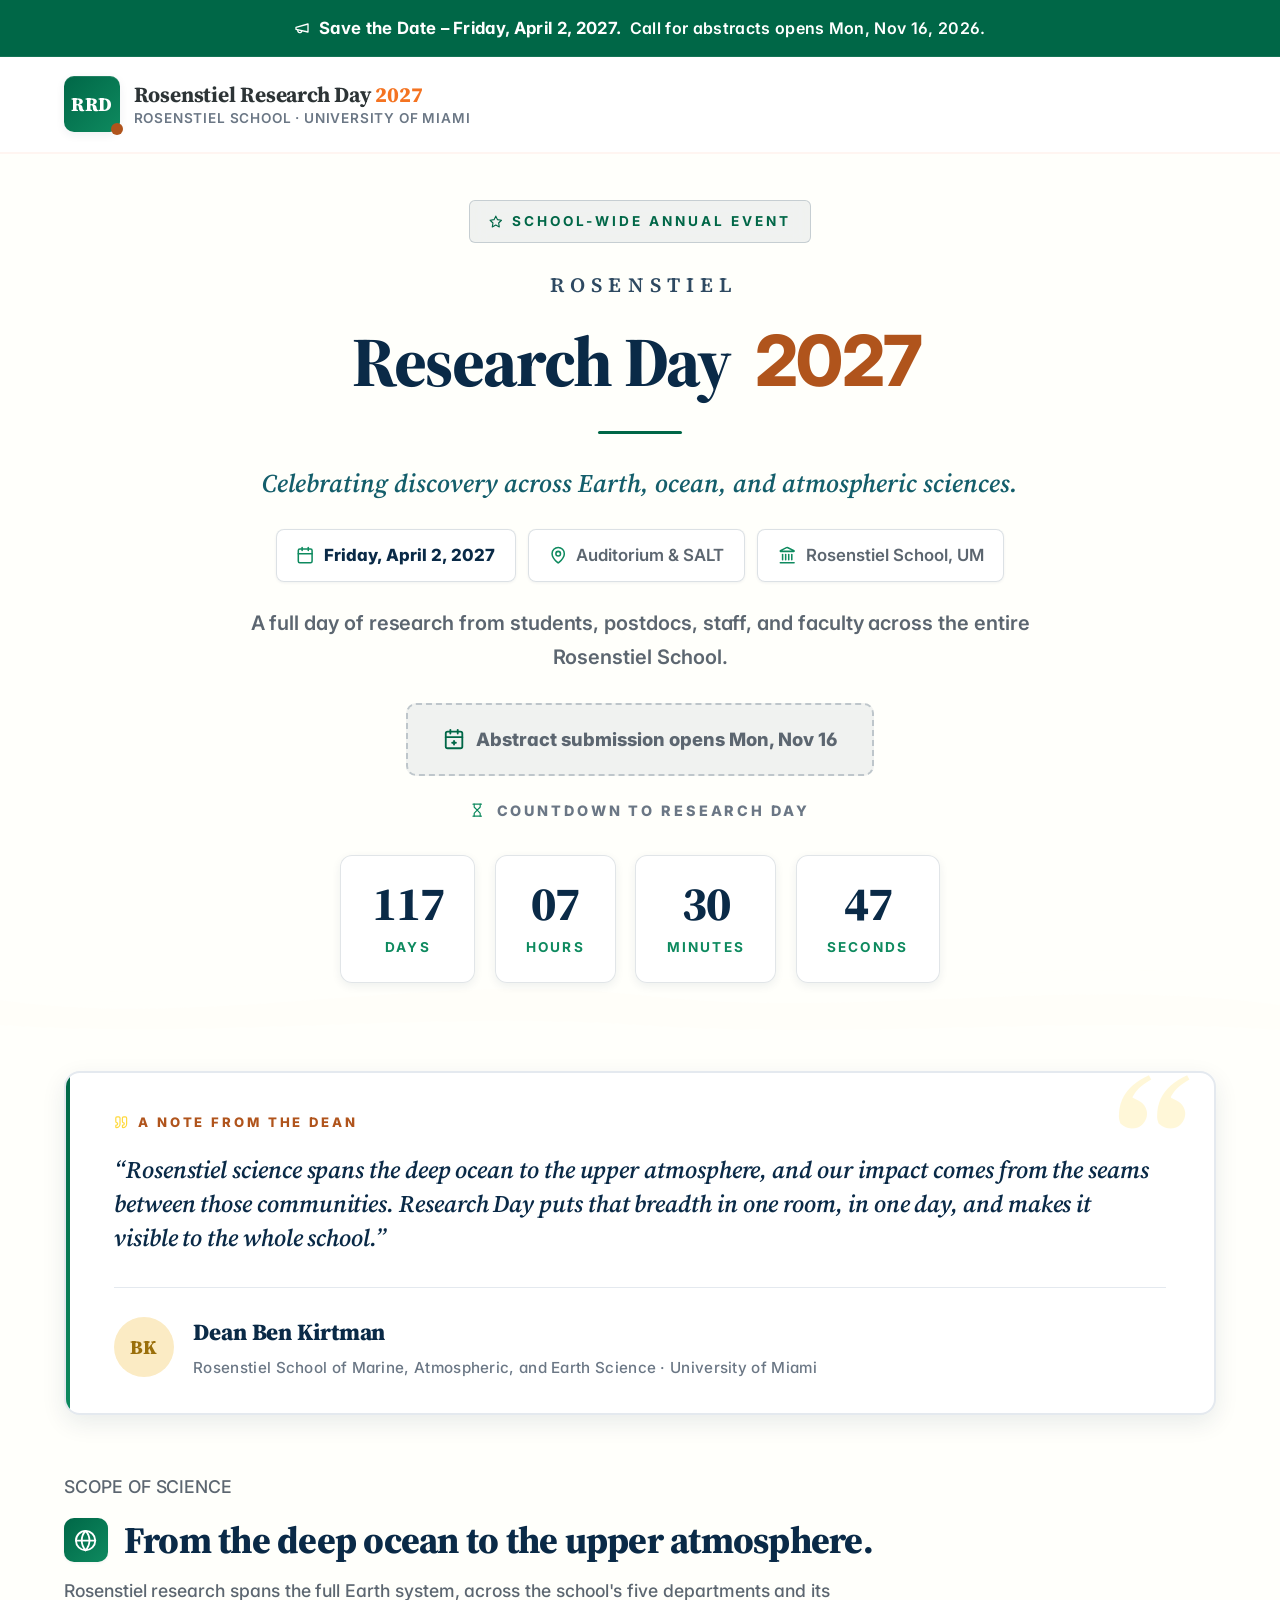
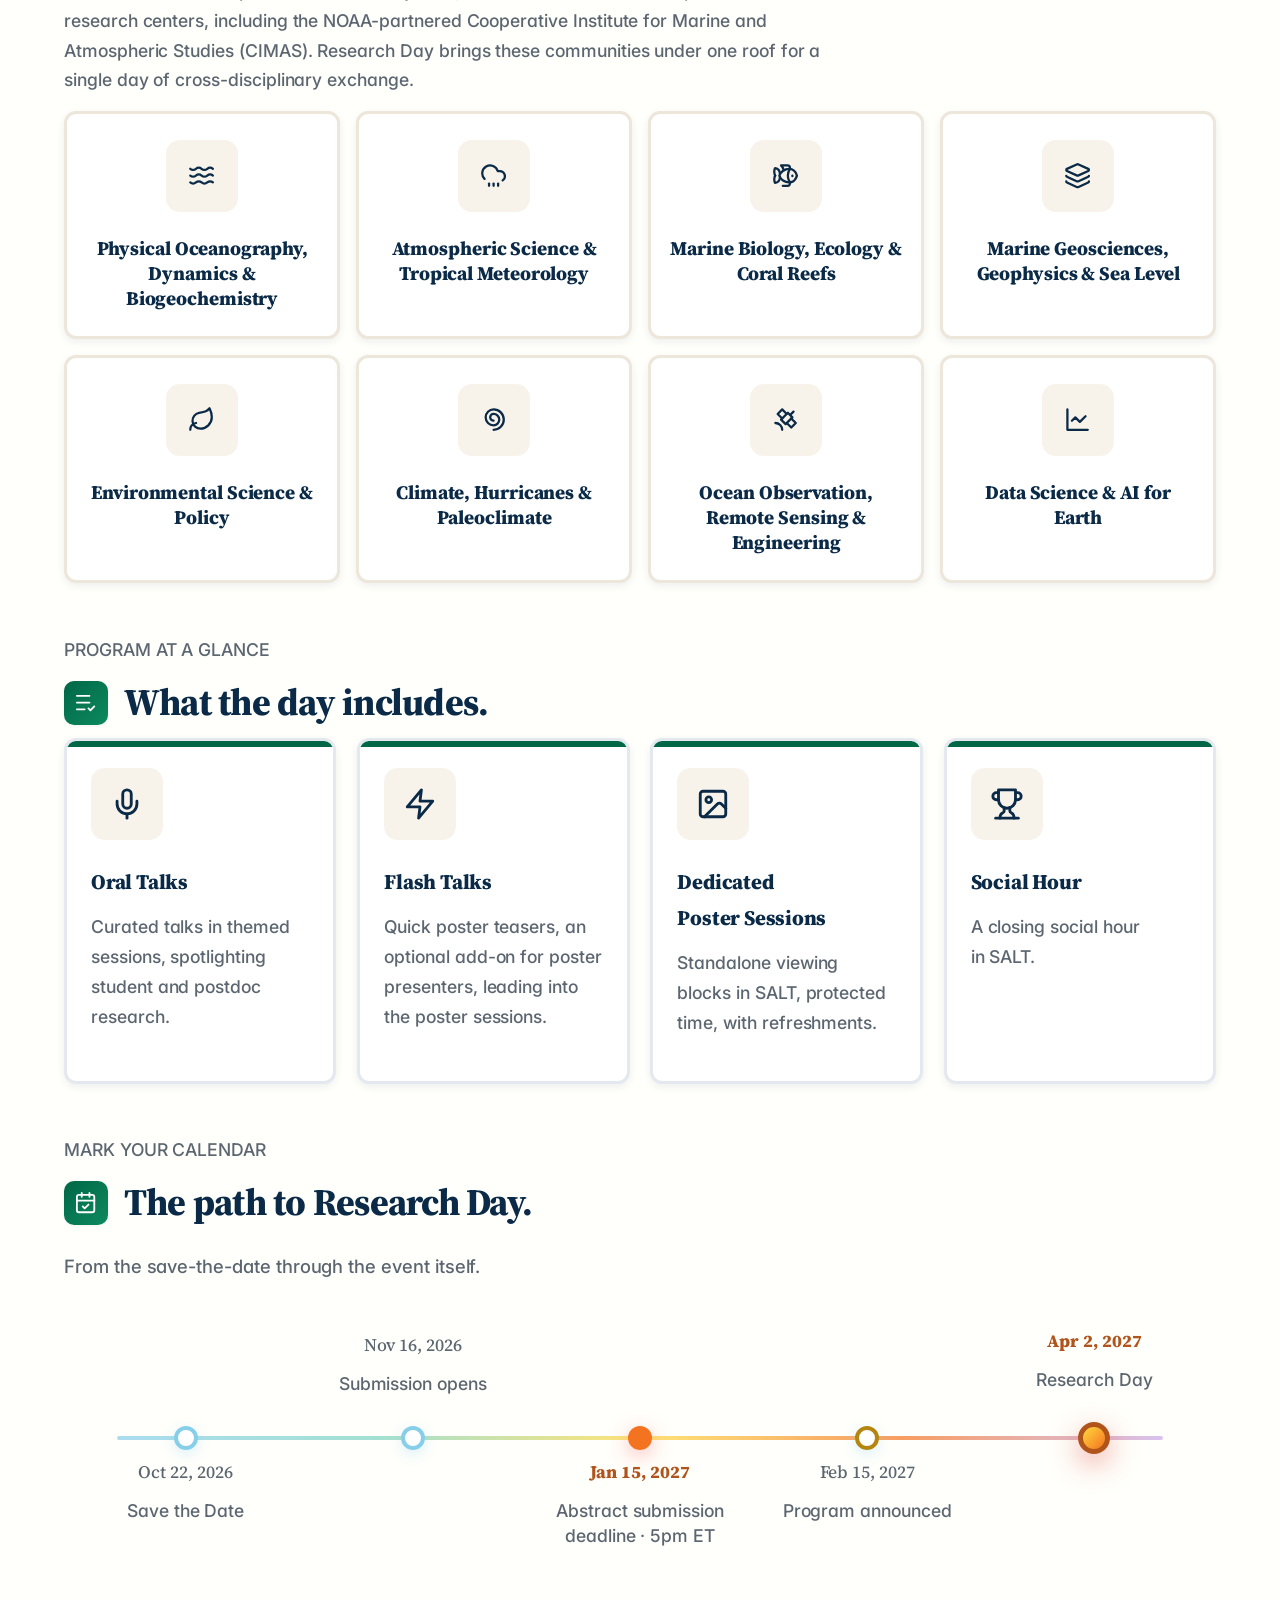
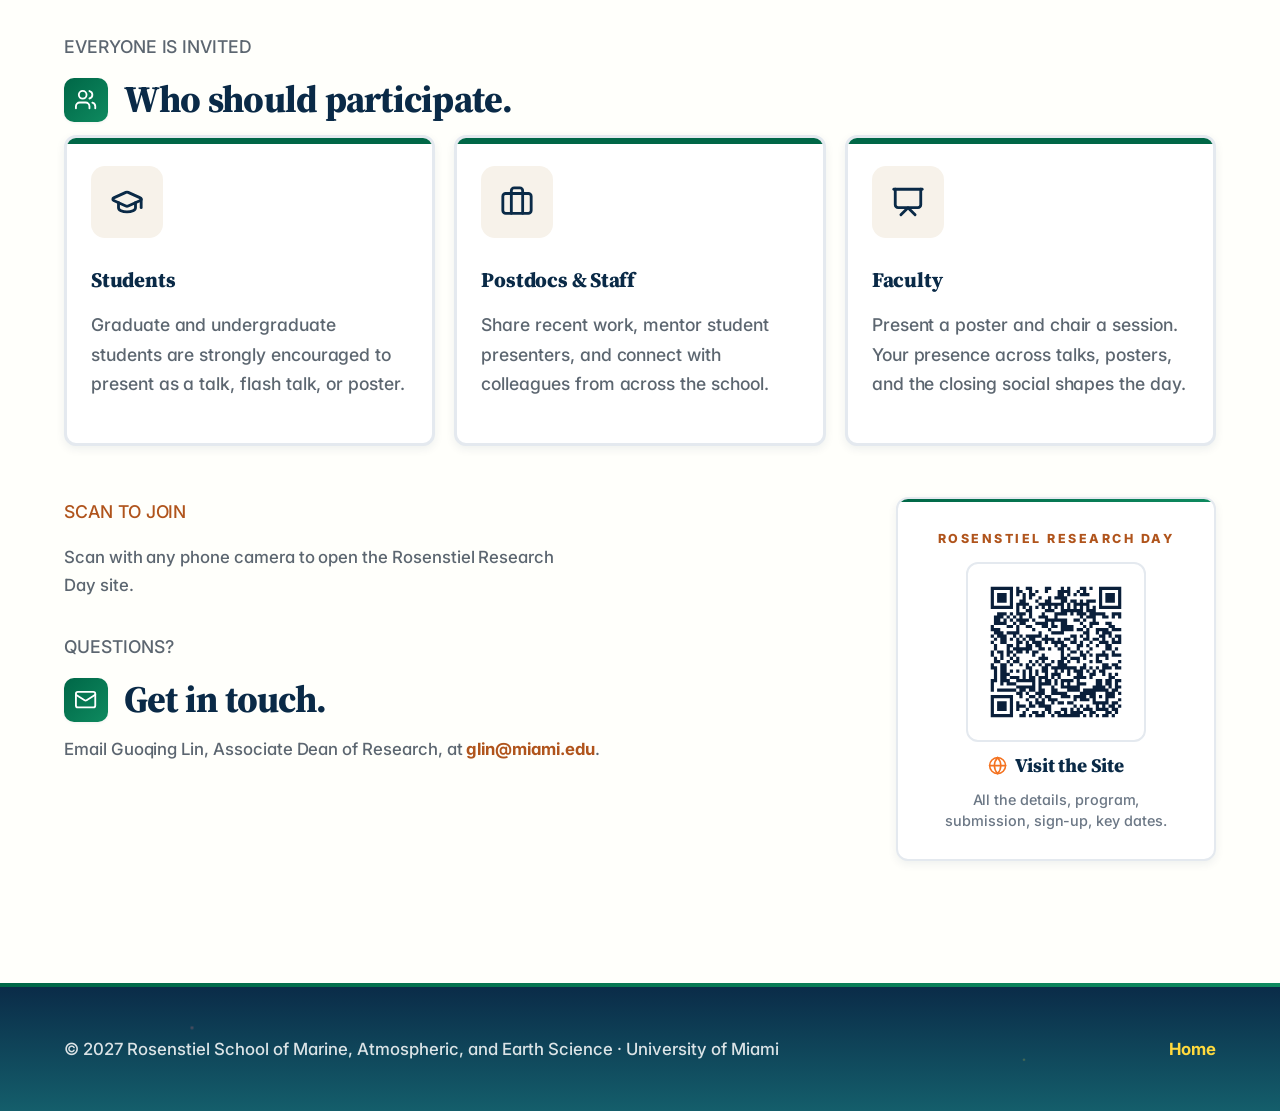
==== index.html @ dd093fab "Add files via upload" ====
<!DOCTYPE html>
<!--
  PHASED RELEASE SWITCH — change data-phase below on each release date.
    1 = Save the Date (Oct 22, 2026)  · home page only; forms shown as "opens Nov 16"
    2 = Abstracts open (Nov 16, 2026) · Submit / Faculty / Attend Only go live
    3 = Program posted (Feb 15, 2027) · Program schedule goes live
  Change it in ALL FIVE html files, or the nav will disagree with itself.
-->
<html lang="en" data-phase="1">
<head>
  <meta charset="UTF-8" />
  <meta name="viewport" content="width=device-width, initial-scale=1" />
  <title>Rosenstiel Research Day 2027 · University of Miami</title>
  <meta name="description" content="Rosenstiel Research Day 2027, Friday, April 2, 2027. A school-wide celebration of research across Earth, Ocean, and Atmospheric Sciences at the Rosenstiel School, University of Miami." />
  <meta name="theme-color" content="#0A2A47" />
  <link rel="preconnect" href="https://fonts.googleapis.com" />
  <link rel="preconnect" href="https://fonts.gstatic.com" crossorigin />
  <link rel="stylesheet" href="https://fonts.googleapis.com/css2?family=Source+Serif+4:ital,opsz,wght@0,8..60,400..800;1,8..60,400..700&family=Inter:wght@400..800&display=swap" />
  <link rel="stylesheet" href="styles.css" />
</head>
<body>

  <!-- Icon set: one stroked family, inlined. No icon CDN on this page. -->
  <svg class="icon-sprite" aria-hidden="true" focusable="false" width="0" height="0" style="position:absolute">
    <symbol id="i-award" viewBox="0 0 24 24"><path d="m15.477 12.89 1.515 8.526a.5.5 0 0 1-.81.47l-3.58-2.687a1 1 0 0 0-1.197 0l-3.586 2.686a.5.5 0 0 1-.81-.469l1.514-8.526"/><circle cx="12" cy="8" r="6"/></symbol>
    <symbol id="i-bell" viewBox="0 0 24 24"><path d="M10.268 21a2 2 0 0 0 3.464 0"/><path d="M3.262 15.326A1 1 0 0 0 4 17h16a1 1 0 0 0 .74-1.673C19.41 13.956 18 12.499 18 8A6 6 0 0 0 6 8c0 4.499-1.411 5.956-2.738 7.326"/></symbol>
    <symbol id="i-bullhorn" viewBox="0 0 24 24"><path d="m3 11 18-5v12L3 14v-3z"/><path d="M11.6 16.8a3 3 0 1 1-5.8-1.6"/></symbol>
    <symbol id="i-calendar-alt" viewBox="0 0 24 24"><path d="M8 2v4"/><path d="M16 2v4"/><rect width="18" height="18" x="3" y="4" rx="2"/><path d="M3 10h18"/><path d="M8 14h.01"/><path d="M12 14h.01"/><path d="M16 14h.01"/><path d="M8 18h.01"/><path d="M12 18h.01"/><path d="M16 18h.01"/></symbol>
    <symbol id="i-calendar-check" viewBox="0 0 24 24"><path d="M8 2v4"/><path d="M16 2v4"/><rect width="18" height="18" x="3" y="4" rx="2"/><path d="M3 10h18"/><path d="m9 16 2 2 4-4"/></symbol>
    <symbol id="i-calendar-day" viewBox="0 0 24 24"><path d="M8 2v4"/><path d="M16 2v4"/><rect width="18" height="18" x="3" y="4" rx="2"/><path d="M3 10h18"/></symbol>
    <symbol id="i-calendar-plus" viewBox="0 0 24 24"><path d="M8 2v4"/><path d="M16 2v4"/><rect width="18" height="18" x="3" y="4" rx="2"/><path d="M3 10h18"/><path d="M12 14v4"/><path d="M10 16h4"/></symbol>
    <symbol id="i-chalkboard-user" viewBox="0 0 24 24"><path d="M2 3h20"/><path d="M21 3v11a2 2 0 0 1-2 2H5a2 2 0 0 1-2-2V3"/><path d="m7 21 5-5 5 5"/></symbol>
    <symbol id="i-circle-dot" viewBox="0 0 24 24"><circle cx="12" cy="12" r="10"/><circle cx="12" cy="12" r="3"/></symbol>
    <symbol id="i-door-open" viewBox="0 0 24 24"><path d="M13 4h3a2 2 0 0 1 2 2v14"/><path d="M2 20h3"/><path d="M13 20h9"/><path d="M10 12v.01"/><path d="M13 4.562v16.157a1 1 0 0 1-1.242.97L5.5 20.25a1 1 0 0 1-.5-.866V5.616a1 1 0 0 1 .78-.976l6-1.393a1 1 0 0 1 1.22.975"/></symbol>
    <symbol id="i-envelope" viewBox="0 0 24 24"><rect width="20" height="16" x="2" y="4" rx="2"/><path d="m22 7-8.97 5.7a1.94 1.94 0 0 1-2.06 0L2 7"/></symbol>
    <symbol id="i-file-alt" viewBox="0 0 24 24"><path d="M15 2H6a2 2 0 0 0-2 2v16a2 2 0 0 0 2 2h12a2 2 0 0 0 2-2V7Z"/><path d="M14 2v4a2 2 0 0 0 2 2h4"/><path d="M10 9H8"/><path d="M16 13H8"/><path d="M16 17H8"/></symbol>
    <symbol id="i-glass-cheers" viewBox="0 0 24 24"><path d="M5.116 4.104A1 1 0 0 1 6.11 3h11.78a1 1 0 0 1 .994 1.105L17.19 20.21A2 2 0 0 1 15.2 22H8.8a2 2 0 0 1-2-1.79z"/><path d="M6 12a5 5 0 0 1 6 0 5 5 0 0 0 6 0"/></symbol>
    <symbol id="i-globe" viewBox="0 0 24 24"><circle cx="12" cy="12" r="10"/><path d="M12 2a14.5 14.5 0 0 0 0 20 14.5 14.5 0 0 0 0-20"/><path d="M2 12h20"/></symbol>
    <symbol id="i-graduation-cap" viewBox="0 0 24 24"><path d="M21.42 10.922a1 1 0 0 0-.019-1.838L12.83 5.18a2 2 0 0 0-1.66 0L2.6 9.08a1 1 0 0 0 0 1.832l8.57 3.908a2 2 0 0 0 1.66 0z"/><path d="M22 10v6"/><path d="M6 12.5V16a6 3 0 0 0 12 0v-3.5"/></symbol>
    <symbol id="i-home" viewBox="0 0 24 24"><path d="M15 21v-8a1 1 0 0 0-1-1h-4a1 1 0 0 0-1 1v8"/><path d="M3 10a2 2 0 0 1 .709-1.528l7-5.999a2 2 0 0 1 2.582 0l7 5.999A2 2 0 0 1 21 10v9a2 2 0 0 1-2 2H5a2 2 0 0 1-2-2z"/></symbol>
    <symbol id="i-hourglass-half" viewBox="0 0 24 24"><path d="M5 22h14"/><path d="M5 2h14"/><path d="M17 22v-4.172a2 2 0 0 0-.586-1.414L12 12l-4.414 4.414A2 2 0 0 0 7 17.828V22"/><path d="M7 2v4.172a2 2 0 0 0 .586 1.414L12 12l4.414-4.414A2 2 0 0 0 17 6.172V2"/></symbol>
    <symbol id="i-info-circle" viewBox="0 0 24 24"><circle cx="12" cy="12" r="10"/><path d="M12 16v-4"/><path d="M12 8h.01"/></symbol>
    <symbol id="i-list-check" viewBox="0 0 24 24"><path d="M16 5H3"/><path d="M16 12H3"/><path d="M11 19H3"/><path d="m15 18 2 2 4-4"/></symbol>
    <symbol id="i-lock" viewBox="0 0 24 24"><rect width="18" height="11" x="3" y="11" rx="2" ry="2"/><path d="M7 11V7a5 5 0 0 1 10 0v4"/></symbol>
    <symbol id="i-map-marker-alt" viewBox="0 0 24 24"><path d="M20 10c0 4.993-5.539 10.193-7.399 11.799a1 1 0 0 1-1.202 0C9.539 20.193 4 14.993 4 10a8 8 0 0 1 16 0"/><circle cx="12" cy="10" r="3"/></symbol>
    <symbol id="i-paper-plane" viewBox="0 0 24 24"><path d="M14.536 21.686a.5.5 0 0 0 .937-.024l6.5-19a.496.496 0 0 0-.635-.635l-19 6.5a.5.5 0 0 0-.024.937l7.93 3.18a2 2 0 0 1 1.112 1.11z"/><path d="m21.854 2.147-10.94 10.939"/></symbol>
    <symbol id="i-quote-left" viewBox="0 0 24 24"><path d="M16 3a2 2 0 0 0-2 2v6a2 2 0 0 0 2 2 1 1 0 0 1 1 1v1a2 2 0 0 1-2 2 1 1 0 0 0-1 1v2a1 1 0 0 0 1 1 6 6 0 0 0 6-6V5a2 2 0 0 0-2-2z"/><path d="M5 3a2 2 0 0 0-2 2v6a2 2 0 0 0 2 2 1 1 0 0 1 1 1v1a2 2 0 0 1-2 2 1 1 0 0 0-1 1v2a1 1 0 0 0 1 1 6 6 0 0 0 6-6V5a2 2 0 0 0-2-2z"/></symbol>
    <symbol id="i-star" viewBox="0 0 24 24"><polygon points="12 2 15.09 8.26 22 9.27 17 14.14 18.18 21.02 12 17.77 5.82 21.02 7 14.14 2 9.27 8.91 8.26 12 2"/></symbol>
    <symbol id="i-university" viewBox="0 0 24 24"><path d="M10 18v-7"/><path d="M11.12 2.198a2 2 0 0 1 1.76.006l7.866 3.847c.476.233.31.949-.22.949H3.474c-.53 0-.695-.716-.22-.949z"/><path d="M14 18v-7"/><path d="M18 18v-7"/><path d="M3 22h18"/><path d="M6 18v-7"/></symbol>
    <symbol id="i-user-check" viewBox="0 0 24 24"><path d="M16 21v-2a4 4 0 0 0-4-4H6a4 4 0 0 0-4 4v2"/><circle cx="9" cy="7" r="4"/><polyline points="16 11 18 13 22 9"/></symbol>
    <symbol id="i-user-plus" viewBox="0 0 24 24"><path d="M16 21v-2a4 4 0 0 0-4-4H6a4 4 0 0 0-4 4v2"/><circle cx="9" cy="7" r="4"/><line x1="19" x2="19" y1="8" y2="14"/><line x1="22" x2="16" y1="11" y2="11"/></symbol>
    <symbol id="i-user-tie" viewBox="0 0 24 24"><path d="M16 20V4a2 2 0 0 0-2-2h-4a2 2 0 0 0-2 2v16"/><rect width="20" height="14" x="2" y="6" rx="2"/></symbol>
    <symbol id="i-users" viewBox="0 0 24 24"><path d="M16 21v-2a4 4 0 0 0-4-4H6a4 4 0 0 0-4 4v2"/><circle cx="9" cy="7" r="4"/><path d="M22 21v-2a4 4 0 0 0-3-3.87"/><path d="M16 3.13a4 4 0 0 1 0 7.75"/></symbol>
  </svg>


  <div class="topbar until-p2">
    <svg class="ico" aria-hidden="true"><use href="#i-bullhorn"/></svg> &nbsp;<strong>Save the Date – Friday, April 2, 2027.</strong>
    &nbsp;Call for abstracts opens Mon, Nov 16, 2026.
  </div>
  <div class="topbar when-p2 until-p3">
    <svg class="ico" aria-hidden="true"><use href="#i-bullhorn"/></svg> &nbsp;<strong>The call for abstracts is open.</strong>
    &nbsp;Submit by Fri, Jan 15, 2027, 5:00 pm ET –
    <a href="submit.html">submit an abstract</a>.
  </div>
  <div class="topbar when-p3">
    <svg class="ico" aria-hidden="true"><use href="#i-bullhorn"/></svg> &nbsp;<strong>Rosenstiel Research Day – Friday, April 2, 2027.</strong>
    &nbsp;The full program is now available –
    <a href="program.html">see the schedule</a>.
  </div>

  <header class="site-header">
    <div class="container header-inner">
      <a class="brand" href="index.html">
        <span class="brand-mark">RRD</span>
        <span class="brand-text">
          Rosenstiel Research Day <span class="year">2027</span>
          <span class="school">Rosenstiel School · University of Miami</span>
        </span>
      </a>
      <nav class="site-nav" aria-label="Primary">
        <a href="index.html" class="active"><svg class="ico" aria-hidden="true"><use href="#i-home"/></svg> Home</a>
        <a href="program.html" class="p3-link"><svg class="ico" aria-hidden="true"><use href="#i-calendar-alt"/></svg> Program <span class="nav-chip until-p3">Feb 15</span></a>
        <a href="submit.html" class="p2-link"><svg class="ico" aria-hidden="true"><use href="#i-file-alt"/></svg> Submit Abstract <span class="nav-chip until-p2">Nov 16</span></a>
        <a href="faculty.html" class="p2-link"><svg class="ico" aria-hidden="true"><use href="#i-chalkboard-user"/></svg> Faculty <span class="nav-chip until-p2">Nov 16</span></a>
        <a href="register.html" class="p2-link"><svg class="ico" aria-hidden="true"><use href="#i-user-check"/></svg> Attend Only <span class="nav-chip until-p2">Nov 16</span></a>
      </nav>
    </div>
  </header>

  <main>

    <!-- HERO -->
    <section class="hero">
      <div class="container hero-inner">
        <p class="eyebrow"><svg class="ico" aria-hidden="true"><use href="#i-star"/></svg> School-Wide Annual Event</p>

        <h1 class="hero-title hero-title--editorial" aria-label="Rosenstiel Research Day 2027">
          <span class="ht-school">Rosenstiel</span>
          <span class="ht-headline">
            <span class="ht-event">Research Day</span><span class="ht-year">2027</span>
          </span>
          <span class="ht-rule" aria-hidden="true"></span>
        </h1>

        <p class="tagline">Celebrating discovery across Earth, ocean, and atmospheric sciences.</p>

        <div class="hero-meta">
          <span class="hero-meta-item"><svg class="ico" aria-hidden="true"><use href="#i-calendar-day"/></svg> <strong>Friday, April 2, 2027</strong></span>
          <span class="hero-meta-item"><svg class="ico" aria-hidden="true"><use href="#i-map-marker-alt"/></svg> Auditorium &amp; SALT</span>
          <span class="hero-meta-item"><svg class="ico" aria-hidden="true"><use href="#i-university"/></svg> Rosenstiel School, UM</span>
        </div>

        <p class="lede">
          A full day of research from students, postdocs, staff, and faculty
          across the entire Rosenstiel School.
        </p>

        <div class="cta-row">
          <a class="btn btn-primary when-p2" href="submit.html"><svg class="ico" aria-hidden="true"><use href="#i-paper-plane"/></svg> Submit an Abstract</a>
          <a class="btn btn-secondary when-p2" href="register.html"><svg class="ico" aria-hidden="true"><use href="#i-user-plus"/></svg> Attend Only</a>
          <span class="btn btn-pending until-p2"><svg class="ico" aria-hidden="true"><use href="#i-calendar-plus"/></svg> Abstract submission opens Mon, Nov 16</span>
        </div>

        <p class="cta-note when-p2">
          <svg class="ico" aria-hidden="true"><use href="#i-info-circle"/></svg> Presenting?
          <strong>Submitting an abstract registers you automatically</strong>,
          no separate registration needed. Not presenting? Use the audience-only
          sign-up so we can count you for lunch.
        </p>

        <div class="countdown" id="countdown" aria-label="Time remaining until Research Day">
          <span class="countdown-label"><svg class="ico" aria-hidden="true"><use href="#i-hourglass-half"/></svg> &nbsp;Countdown to Research Day</span>
          <div class="countdown-cell"><span class="countdown-num" id="cd-days">00</span><span class="countdown-unit">Days</span></div>
          <div class="countdown-cell"><span class="countdown-num" id="cd-hours">00</span><span class="countdown-unit">Hours</span></div>
          <div class="countdown-cell"><span class="countdown-num" id="cd-mins">00</span><span class="countdown-unit">Minutes</span></div>
          <div class="countdown-cell"><span class="countdown-num" id="cd-secs">00</span><span class="countdown-unit">Seconds</span></div>
        </div>
      </div>

      <div class="hero-waves" aria-hidden="true">
        <svg viewBox="0 0 1440 120" preserveAspectRatio="none">
          <path class="wave-1" d="M0,60 C240,100 480,20 720,50 C960,80 1200,30 1440,60 L1440,120 L0,120 Z" />
          <path class="wave-2" d="M0,80 C240,110 480,50 720,75 C960,100 1200,55 1440,85 L1440,120 L0,120 Z" />
          <path class="wave-3" d="M0,105 C240,120 480,90 720,105 C960,120 1200,95 1440,110 L1440,120 L0,120 Z" />
        </svg>
      </div>
    </section>

    <!-- DEAN'S LETTER / PULL-QUOTE -->
    <section class="container section reveal" style="padding-top:2.5rem;">
      <div class="dean-quote" id="dean-quote">
        <p class="quote-kicker"><svg class="ico" aria-hidden="true"><use href="#i-quote-left"/></svg> A note from the Dean</p>

        <blockquote>
          <p>
            &ldquo;Rosenstiel science spans the deep ocean to the upper
            atmosphere, and our impact comes from the seams between those
            communities. Research Day puts that breadth in one room, in one
            day, and makes it visible to the whole school.&rdquo;
          </p>
        </blockquote>

        <div class="quote-attrib">
          <div class="quote-avatar" aria-hidden="true">BK</div>
          <div class="quote-attrib-text">
            <span class="quote-attrib-name">Dean Ben Kirtman</span>
            <span class="quote-attrib-role">Rosenstiel School of Marine, Atmospheric, and Earth Science · University of Miami</span>
          </div>
        </div>
      </div>
    </section>

    <!-- ABOUT — held back in Phase 1; the hero lede already says this -->
    <section class="container section reveal when-p2">
      <p class="section-kicker">About the Day</p>
      <h2><span class="section-icon"><svg class="ico" aria-hidden="true"><use href="#i-info-circle"/></svg></span> One day. The whole school.</h2>
      <p class="dropcap" style="font-size:1.12rem;">
        Rosenstiel Research Day is the annual school-wide gathering of the
        Rosenstiel School of Marine, Atmospheric, and Earth Science. For one day,
        students, postdocs, staff, and faculty come together for a full program of
        oral presentations, flash talks, and dedicated poster sessions spanning
        the school's science, from the deep ocean to the upper atmosphere.
      </p>
    </section>

    <!-- SCOPE OF SCIENCE -->
    <section class="container section reveal">
      <p class="section-kicker">Scope of Science</p>
      <h2><span class="section-icon"><svg class="ico" aria-hidden="true"><use href="#i-globe"/></svg></span> From the deep ocean to the upper atmosphere.</h2>
      <p class="scope-intro">
        Rosenstiel research spans the full Earth system, across the school's five
        departments and its research centers, including the NOAA-partnered Cooperative
        Institute for Marine and Atmospheric Studies (CIMAS). Research Day brings these
        communities under one roof for a single day of cross-disciplinary exchange.
      </p>
      <div class="scope-grid">
        <div class="scope-item" data-c="ocean">
          <div class="scope-icon"><svg viewBox="0 0 24 24" fill="none" stroke="currentColor" stroke-width="2" stroke-linecap="round" stroke-linejoin="round"><path d="M2 6c.6.5 1.2 1 2.5 1C7 7 7 5 9.5 5c2.6 0 2.4 2 5 2 2.5 0 2.5-2 5-2 1.3 0 1.9.5 2.5 1"/><path d="M2 12c.6.5 1.2 1 2.5 1 2.5 0 2.5-2 5-2 2.6 0 2.4 2 5 2 2.5 0 2.5-2 5-2 1.3 0 1.9.5 2.5 1"/><path d="M2 18c.6.5 1.2 1 2.5 1 2.5 0 2.5-2 5-2 2.6 0 2.4 2 5 2 2.5 0 2.5-2 5-2 1.3 0 1.9.5 2.5 1"/></svg></div>
          <div class="scope-name">Physical Oceanography, Dynamics &amp; Biogeochemistry</div>
        </div>
        <div class="scope-item" data-c="atmos">
          <div class="scope-icon"><svg viewBox="0 0 24 24" fill="none" stroke="currentColor" stroke-width="2" stroke-linecap="round" stroke-linejoin="round"><path d="M4 14.9A7 7 0 1 1 15.7 8h1.8a4.5 4.5 0 0 1 2.5 8.2"/><path d="M8 19v2"/><path d="M12 19v2"/><path d="M16 19v2"/></svg></div>
          <div class="scope-name">Atmospheric Science &amp; Tropical Meteorology</div>
        </div>
        <div class="scope-item" data-c="bio">
          <div class="scope-icon"><svg viewBox="0 0 24 24" fill="none" stroke="currentColor" stroke-width="2" stroke-linecap="round" stroke-linejoin="round"><path d="M6.5 12c.94-3.46 4.94-6 8.5-6 3.56 0 6.06 2.54 7 6-.94 3.47-3.44 6-7 6s-7.56-2.53-8.5-6Z"/><path d="M18 12v.5"/><path d="M16 17.93a9.77 9.77 0 0 1 0-11.86"/><path d="M7 10.67C7 8 5.58 5.97 2.73 5.5c-1 1.5-1 5 .23 6.5-1.24 1.5-1.24 5-.23 6.5C5.58 18.03 7 16 7 13.33"/><path d="M10.46 7.26C10.2 5.88 9.17 4.24 8 3h5.8a2 2 0 0 1 1.98 1.67l.23 1.4"/><path d="m16.01 17.93-.23 1.4A2 2 0 0 1 13.8 21H9.5"/></svg></div>
          <div class="scope-name">Marine Biology, Ecology &amp; Coral Reefs</div>
        </div>
        <div class="scope-item" data-c="earth">
          <div class="scope-icon"><svg viewBox="0 0 24 24" fill="none" stroke="currentColor" stroke-width="2" stroke-linecap="round" stroke-linejoin="round"><path d="M11.17 2.18a2 2 0 0 1 1.66 0l8.58 3.9a1 1 0 0 1 0 1.83l-8.58 3.91a2 2 0 0 1-1.66 0L2.6 7.91a1 1 0 0 1 0-1.83z"/><path d="M2 12.18a1 1 0 0 0 .6.9l8.57 3.91a2 2 0 0 0 1.66 0l8.58-3.9a1 1 0 0 0 .6-.91"/><path d="M2 17.18a1 1 0 0 0 .6.9l8.57 3.91a2 2 0 0 0 1.66 0l8.58-3.9a1 1 0 0 0 .6-.91"/></svg></div>
          <div class="scope-name">Marine Geosciences, Geophysics &amp; Sea Level</div>
        </div>
        <div class="scope-item" data-c="policy">
          <div class="scope-icon"><svg viewBox="0 0 24 24" fill="none" stroke="currentColor" stroke-width="2" stroke-linecap="round" stroke-linejoin="round"><path d="M11 20A7 7 0 0 1 9.8 6.1C15.5 5 17 4.48 19 2c1 2 2 4.18 2 8 0 5.5-4.78 10-10 10Z"/><path d="M2 21c0-3 1.85-5.36 5.08-6"/></svg></div>
          <div class="scope-name">Environmental Science &amp; Policy</div>
        </div>
        <div class="scope-item" data-c="climate">
          <div class="scope-icon"><svg viewBox="0 0 24 24" fill="none" stroke="currentColor" stroke-width="2" stroke-linecap="round" stroke-linejoin="round"><path d="M12 21a9 9 0 0 0 0-18 7 7 0 0 0 0 14 5 5 0 0 0 0-10 3 3 0 0 0 0 6"/></svg></div>
          <div class="scope-name">Climate, Hurricanes &amp; Paleoclimate</div>
        </div>
        <div class="scope-item" data-c="tech">
          <div class="scope-icon"><svg viewBox="0 0 24 24" fill="none" stroke="currentColor" stroke-width="2" stroke-linecap="round" stroke-linejoin="round"><path d="M13 7 9 3 5 7l4 4"/><path d="m17 11 4 4-4 4-4-4"/><path d="m8 12 4 4 6-6-4-4Z"/><path d="m16 8 3-3"/><path d="M9 21a6 6 0 0 0-6-6"/></svg></div>
          <div class="scope-name">Ocean Observation, Remote Sensing &amp; Engineering</div>
        </div>
        <div class="scope-item" data-c="data">
          <div class="scope-icon"><svg viewBox="0 0 24 24" fill="none" stroke="currentColor" stroke-width="2" stroke-linecap="round" stroke-linejoin="round"><path d="M3 3v18h18"/><path d="m19 9-5 5-4-4-3 3"/></svg></div>
          <div class="scope-name">Data Science &amp; AI for Earth</div>
        </div>
      </div>
    </section>

    <!-- FORMATS -->
    <section class="container section reveal">
      <p class="section-kicker">Program at a Glance</p>
      <h2><span class="section-icon"><svg class="ico" aria-hidden="true"><use href="#i-list-check"/></svg></span> What the day includes.</h2>
      <div class="cards cards-4">
        <div class="card card-oral">
          <div class="card-icon"><svg viewBox="0 0 24 24" fill="none" stroke="currentColor" stroke-width="2" stroke-linecap="round" stroke-linejoin="round"><path d="M12 2a3 3 0 0 0-3 3v7a3 3 0 0 0 6 0V5a3 3 0 0 0-3-3Z"/><path d="M19 10v2a7 7 0 0 1-14 0v-2"/><line x1="12" x2="12" y1="19" y2="22"/></svg></div>
          <h3>Oral Talks</h3>
          <p>Curated talks in themed sessions, spotlighting student and postdoc research.</p>
        </div>
        <div class="card card-lightning">
          <div class="card-icon"><svg viewBox="0 0 24 24" fill="none" stroke="currentColor" stroke-width="2" stroke-linecap="round" stroke-linejoin="round"><polygon points="13 2 3 14 12 14 11 22 21 10 12 10 13 2"/></svg></div>
          <h3>Flash Talks</h3>
          <p>Quick poster teasers, an optional add-on for poster presenters, leading into the poster sessions.</p>
        </div>
        <div class="card card-poster">
          <div class="card-icon"><svg viewBox="0 0 24 24" fill="none" stroke="currentColor" stroke-width="2" stroke-linecap="round" stroke-linejoin="round"><rect width="18" height="18" x="3" y="3" rx="2" ry="2"/><circle cx="9" cy="9" r="2"/><path d="m21 15-3.086-3.086a2 2 0 0 0-2.828 0L6 21"/></svg></div>
          <h3>Dedicated Poster Sessions</h3>
          <p>Standalone viewing blocks in SALT, protected time, with refreshments.</p>
        </div>
        <div class="card card-social">
          <div class="card-icon"><svg viewBox="0 0 24 24" fill="none" stroke="currentColor" stroke-width="2" stroke-linecap="round" stroke-linejoin="round"><path d="M6 9H4.5a2.5 2.5 0 0 1 0-5H6"/><path d="M18 9h1.5a2.5 2.5 0 0 0 0-5H18"/><path d="M4 22h16"/><path d="M10 14.66V17c0 .55-.47.98-.97 1.21C7.85 18.75 7 20.24 7 22"/><path d="M14 14.66V17c0 .55.47.98.97 1.21C16.15 18.75 17 20.24 17 22"/><path d="M18 2H6v7a6 6 0 0 0 12 0V2Z"/></svg></div>
          <h3><span class="when-p2">Awards &amp; </span>Social Hour</h3>
          <p><span class="when-p2">Research &amp; Presentation Excellence Awards followed by a </span><span class="until-p2">A </span>closing social hour in SALT.</p>
        </div>
      </div>
    </section>

    <!-- KEY DATES (horizontal timeline + mobile-fallback list) -->
    <section class="container section reveal">
      <p class="section-kicker">Mark Your Calendar</p>
      <div class="section-head">
        <h2><span class="section-icon"><svg class="ico" aria-hidden="true"><use href="#i-calendar-check"/></svg></span> The path to Research Day.</h2>
        <p class="lede">From the save-the-date through the event itself.</p>
      </div>

      <!-- Desktop: horizontal timeline -->
      <div class="timeline-wrap" aria-label="Timeline of key dates">
        <ol class="timeline">
          <li class="timeline-node" data-kind="open">
            <div class="timeline-dot" aria-hidden="true"></div>
            <div class="timeline-label-block">
              <p class="timeline-label">Oct 22, 2026</p>
              <p class="timeline-sub">Save the Date</p>
            </div>
          </li>
          <li class="timeline-node" data-kind="open">
            <div class="timeline-dot" aria-hidden="true"></div>
            <div class="timeline-label-block">
              <p class="timeline-label">Nov 16, 2026</p>
              <p class="timeline-sub">Submission opens</p>
            </div>
          </li>
          <li class="timeline-node when-p2" data-kind="reminder">
            <div class="timeline-dot" aria-hidden="true"></div>
            <div class="timeline-label-block">
              <p class="timeline-label">Dec 15, 2026</p>
              <p class="timeline-sub">Reminder #1</p>
            </div>
          </li>
          <li class="timeline-node when-p2" data-kind="reminder">
            <div class="timeline-dot" aria-hidden="true"></div>
            <div class="timeline-label-block">
              <p class="timeline-label">Jan 12, 2027</p>
              <p class="timeline-sub">Reminder #2</p>
            </div>
          </li>
          <li class="timeline-node" data-kind="deadline">
            <div class="timeline-dot" aria-hidden="true"></div>
            <div class="timeline-label-block">
              <p class="timeline-label">Jan 15, 2027</p>
              <p class="timeline-sub"><span class="until-p2">Abstract submission deadline · 5pm ET</span><span class="when-p2">Abstract &amp; faculty sign-up deadline · 5pm ET</span></p>
            </div>
          </li>
          <li class="timeline-node when-p2" data-kind="confirm">
            <div class="timeline-dot" aria-hidden="true"></div>
            <div class="timeline-label-block">
              <p class="timeline-label">Jan 29, 2027</p>
              <p class="timeline-sub">Audience sign-up closes · titles finalized</p>
            </div>
          </li>
          <li class="timeline-node" data-kind="finalize">
            <div class="timeline-dot" aria-hidden="true"></div>
            <div class="timeline-label-block">
              <p class="timeline-label">Feb 15, 2027</p>
              <p class="timeline-sub">Program announced</p>
            </div>
          </li>
          <li class="timeline-node" data-kind="event">
            <div class="timeline-dot" aria-hidden="true"></div>
            <div class="timeline-label-block">
              <p class="timeline-label">Apr 2, 2027</p>
              <p class="timeline-sub">Research Day</p>
            </div>
          </li>
        </ol>
      </div>

      <!-- Mobile: stacked list (same data) -->
      <ul class="keydates is-fallback">
        <li><span class="date"><svg class="ico" aria-hidden="true"><use href="#i-circle-dot"/></svg> Thu, Oct 22, 2026</span><span class="label">Save the Date – Rosenstiel Research Day</span></li>
        <li><span class="date"><svg class="ico" aria-hidden="true"><use href="#i-door-open"/></svg> Mon, Nov 16, 2026</span><span class="label">Abstract submission opens</span></li>
        <li class="when-p2"><span class="date"><svg class="ico" aria-hidden="true"><use href="#i-bell"/></svg> Tue, Dec 15, 2026</span><span class="label">Reminder #1 to school</span></li>
        <li class="when-p2"><span class="date"><svg class="ico" aria-hidden="true"><use href="#i-bell"/></svg> Tue, Jan 12, 2027</span><span class="label">Reminder #2 to school</span></li>
        <li class="is-deadline"><span class="date"><svg class="ico" aria-hidden="true"><use href="#i-lock"/></svg> Fri, Jan 15, 2027 · 5:00 pm ET</span><span class="label"><span class="until-p2">Abstract submission closes</span><span class="when-p2">Abstract submission and faculty sign-up close</span></span></li>
        <li class="when-p2"><span class="date"><svg class="ico" aria-hidden="true"><use href="#i-lock"/></svg> Fri, Jan 29, 2027</span><span class="label">Audience sign-up closes; titles finalized</span></li>
        <li><span class="date"><svg class="ico" aria-hidden="true"><use href="#i-bullhorn"/></svg> Mon, Feb 15, 2027</span><span class="label">Program announced</span></li>
        <li class="is-event"><span class="date"><svg class="ico" aria-hidden="true"><use href="#i-glass-cheers"/></svg> Fri, Apr 2, 2027</span><span class="label">Rosenstiel Research Day</span></li>
      </ul>
    </section>

    <!-- AWARDS WALL — announced when abstract submission opens (phase 2) -->
    <section class="container section reveal when-p2">
      <p class="section-kicker">Research &amp; Presentation Excellence</p>
      <h2><span class="section-icon"><svg class="ico" aria-hidden="true"><use href="#i-award"/></svg></span> Awards that recognize the best of Rosenstiel.</h2>

      <div class="awards-wall">
        <div class="awards-wall-header">
          <p class="awards-wall-kicker">A Tradition of Excellence</p>
          <h3 class="awards-wall-title">Four awards, by attendee vote.</h3>
          <p class="awards-wall-sub">
            Winners are chosen by attendee vote through the post-event survey and
            announced about two weeks after the event – people's choice, best oral presentation, best poster, and the cross-currents award for bridging disciplines.
          </p>
        </div>
        <div class="awards-grid">
          <div class="award-card">
            <div class="award-icon"><svg viewBox="0 0 24 24" fill="none" stroke="currentColor" stroke-width="2" stroke-linecap="round" stroke-linejoin="round"><polygon points="12 2 15.09 8.26 22 9.27 17 14.14 18.18 21.02 12 17.77 5.82 21.02 7 14.14 2 9.27 8.91 8.26 12 2"/></svg></div>
            <h4 class="award-name">People's Choice</h4>
            <p class="award-desc">Voted by attendees for the presentation that most captured the audience's attention.</p>
          </div>
          <div class="award-card">
            <div class="award-icon"><svg viewBox="0 0 24 24" fill="none" stroke="currentColor" stroke-width="2" stroke-linecap="round" stroke-linejoin="round"><path d="M12 2a3 3 0 0 0-3 3v7a3 3 0 0 0 6 0V5a3 3 0 0 0-3-3Z"/><path d="M19 10v2a7 7 0 0 1-14 0v-2"/><line x1="12" x2="12" y1="19" y2="22"/></svg></div>
            <h4 class="award-name">Best Oral Presentation</h4>
            <p class="award-desc">For the oral talk that best combined scientific excellence with clear communication.</p>
          </div>
          <div class="award-card">
            <div class="award-icon"><svg viewBox="0 0 24 24" fill="none" stroke="currentColor" stroke-width="2" stroke-linecap="round" stroke-linejoin="round"><rect width="18" height="18" x="3" y="3" rx="2" ry="2"/><circle cx="9" cy="9" r="2"/><path d="m21 15-3.086-3.086a2 2 0 0 0-2.828 0L6 21"/></svg></div>
            <h4 class="award-name">Best Poster</h4>
            <p class="award-desc">For the poster that pairs scientific depth with standout clarity and discussion.</p>
          </div>
          <div class="award-card">
            <div class="award-icon"><svg viewBox="0 0 24 24" fill="none" stroke="currentColor" stroke-width="2" stroke-linecap="round" stroke-linejoin="round"><path d="M2 18h1.4c1.3 0 2.5-.6 3.3-1.7l6.1-8.6c.7-1.1 2-1.7 3.3-1.7H22"/><path d="m18 2 4 4-4 4"/><path d="M2 6h1.9c1.5 0 2.9.9 3.6 2.2"/><path d="M22 18h-5.9c-1.3 0-2.6-.7-3.3-1.8l-.5-.8"/><path d="m18 14 4 4-4 4"/></svg></div>
            <h4 class="award-name">Cross-Currents Award</h4>
            <p class="award-desc">For the work that best bridges two departments or disciplines across the school.</p>
          </div>
        </div>
      </div>
    </section>

    <!-- WHO -->
    <section class="container section reveal">
      <p class="section-kicker">Everyone Is Invited</p>
      <h2><span class="section-icon"><svg class="ico" aria-hidden="true"><use href="#i-users"/></svg></span> Who should participate.</h2>
      <div class="cards">
        <div class="card">
          <div class="card-icon"><svg class="ico" aria-hidden="true"><use href="#i-graduation-cap"/></svg></div>
          <h3>Students</h3>
          <p>Graduate and undergraduate students are strongly encouraged to present as a talk, flash talk, or poster.<span class="when-p2"> Several awards recognize outstanding student work.</span></p>
        </div>
        <div class="card">
          <div class="card-icon"><svg class="ico" aria-hidden="true"><use href="#i-user-tie"/></svg></div>
          <h3>Postdocs &amp; Staff</h3>
          <p>Share recent work, mentor student presenters, and connect with colleagues from across the school.<span class="when-p2"> Postdoc and staff contributions are eligible for awards.</span></p>
        </div>
        <div class="card">
          <div class="card-icon"><svg class="ico" aria-hidden="true"><use href="#i-chalkboard-user"/></svg></div>
          <h3>Faculty</h3>
          <p><span class="until-p2">Present a poster and chair a session.</span><span class="when-p2">Present a poster, chair a session, and vote on the awards.</span> Your presence across talks, posters, and the closing social shapes the day.<span class="when-p2"> <a href="faculty.html">Sign up on the Faculty page</a>.</span></p>
        </div>
      </div>
    </section>

    <!-- CONTACT + QR (side by side) -->
    <section class="container section reveal">
      <div class="contact-row">
        <div class="contact-text">
          <p class="section-kicker" style="color:var(--deep-coral);">Scan to Join</p>
          <p style="font-size:1.05rem; max-width:46ch;">
            Scan with any phone camera to open the Rosenstiel Research Day site.
          </p>

          <p class="section-kicker" style="margin-top:2rem;">Questions?</p>
          <h2><span class="section-icon"><svg class="ico" aria-hidden="true"><use href="#i-envelope"/></svg></span> Get in touch.</h2>
          <p style="font-size:1.05rem;">
            Email Guoqing Lin, Associate Dean of Research, at
            <a href="mailto:glin@miami.edu">glin@miami.edu</a>.
          </p>
        </div>

        <a class="qr-card contact-qr" href="index.html">
          <p class="qr-kicker">Rosenstiel Research Day</p>
          <div class="qr-image">
            <img src="qr-main.svg" alt="QR code linking to the Rosenstiel Research Day 2027 site" />
          </div>
          <p class="qr-label"><svg class="ico" aria-hidden="true"><use href="#i-globe"/></svg> Visit the Site</p>
          <p class="qr-sub">All the details, program, submission, sign-up, key dates.</p>
        </a>
      </div>
    </section>
  </main>

  <!-- Sticky submit CTA (appears after hero scrolls past) -->
  <a class="sticky-cta when-p2" id="stickyCta" href="submit.html">
    <svg class="ico" aria-hidden="true"><use href="#i-paper-plane"/></svg> Submit an Abstract
  </a>

  <footer class="site-footer">
    <div class="accent-bar"></div>
    <div class="container footer-inner">
      <p>&copy; 2027 Rosenstiel School of Marine, Atmospheric, and Earth Science · University of Miami</p>
      <p><a href="index.html">Home</a><span class="when-p3"> · <a href="program.html">Program</a></span><span class="when-p2"> · <a href="submit.html">Submit</a> · <a href="faculty.html">Faculty</a> · <a href="register.html">Attend Only</a></span></p>
    </div>
  </footer>

  <script>
    // Trigger the hero-title year underline animation shortly after load
    window.addEventListener('load', function () {
      var yr = document.querySelector('.hero h1.hero-title .ht-year');
      if (yr) {
        setTimeout(function () { yr.classList.add('is-underlined'); }, 380);
      }
    });

    // Countdown to Friday, April 2, 2027 9:00 AM ET (UTC-4 on that date, DST)
    (function () {
      var target = new Date('2027-04-02T09:00:00-04:00').getTime();
      var els = {
        d: document.getElementById('cd-days'),
        h: document.getElementById('cd-hours'),
        m: document.getElementById('cd-mins'),
        s: document.getElementById('cd-secs')
      };
      function pad(n) { return n < 10 ? '0' + n : '' + n; }
      function tick() {
        var diff = target - Date.now();
        if (diff <= 0) {
          els.d.textContent = '0'; els.h.textContent = '00'; els.m.textContent = '00'; els.s.textContent = '00';
          return;
        }
        var days = Math.floor(diff / 86400000);
        var hours = Math.floor((diff % 86400000) / 3600000);
        var mins = Math.floor((diff % 3600000) / 60000);
        var secs = Math.floor((diff % 60000) / 1000);
        els.d.textContent = days;
        els.h.textContent = pad(hours);
        els.m.textContent = pad(mins);
        els.s.textContent = pad(secs);
      }
      tick();
      setInterval(tick, 1000);
    })();

    // Scroll reveal (progressive enhancement)
    (function () {
      if (!('IntersectionObserver' in window)) return;
      // Only enable the hidden-then-revealed effect when JS is fully available.
      document.body.classList.add('js-reveal');
      var io = new IntersectionObserver(function (entries) {
        entries.forEach(function (entry) {
          if (entry.isIntersecting) {
            entry.target.classList.add('is-visible');
            io.unobserve(entry.target);
          }
        });
      }, { threshold: 0.08, rootMargin: '0px 0px -40px 0px' });
      document.querySelectorAll('.reveal').forEach(function (el) { io.observe(el); });
      // Safety: if for any reason nothing has revealed within 1.5s, show everything.
      setTimeout(function () {
        document.querySelectorAll('.reveal:not(.is-visible)').forEach(function (el) {
          var r = el.getBoundingClientRect();
          if (r.top < window.innerHeight && r.bottom > 0) el.classList.add('is-visible');
        });
      }, 1500);
    })();

    // Sticky CTA visibility
    (function () {
      var cta = document.getElementById('stickyCta');
      if (!cta) return;
      var hero = document.querySelector('.hero');
      function onScroll() {
        if (!hero) return;
        var heroBottom = hero.getBoundingClientRect().bottom;
        if (heroBottom < 60) cta.classList.add('is-visible');
        else cta.classList.remove('is-visible');
      }
      window.addEventListener('scroll', onScroll, { passive: true });
      onScroll();
    })();
  </script>
</body>
</html>
---- styles.css ----
/* =========================================================
   Rosenstiel Research Day 2027 — WARM LIGHT COLORFUL stylesheet
   Very light, warm, colorful palette with big fonts and icons
   for eye-catching yet professional academic webpages.
   ========================================================= */

/* Fonts are loaded by a <link> in the <head> of each page rather than by an
   @import here: an @import is only discovered after this file has downloaded,
   which delays the text. The link also requests the italic cut of Source
   Serif 4, which the old @import did not — the tagline and the Dean's quote
   were being slanted by the browser instead of set in a true italic. */

:root {
  --coral:          #F47321;
  --coral-light:    #FDEEE3;
  --sky:            #87CEEB;
  --sky-light:      #E8F4FC;
  --sun:            #FFD93D;
  --sun-light:      #FFFBE8;
  --lavender:       #C8A8E9;
  --lavender-light: #F5EEFC;
  --mint:           #7DD3C0;
  --mint-light:     #E8FAF5;
  --peach:          #FFB896;
  --peach-light:    #FFF2EB;
  --rose:           #FF9AA2;
  --rose-light:     #FFF0F2;
  --lemon:          #FFF59D;
  --lemon-light:    #FFFDE8;

  --warm-coral:     var(--coral);
  --warm-sky:       var(--sky);
  --warm-sun:       var(--sun);
  --warm-lavender:  var(--lavender);
  --warm-mint:      var(--mint);
  --warm-peach:     var(--peach);

  --reef:           var(--mint);
  --shoal:          var(--sky);
  --mid:            var(--lavender);
  --kelp:           var(--coral);
  --lightning:      var(--sun);

  --deep-navy:      #0A2A47;
  --deep-teal:      #145E6B;
  --deep-coral:     #B0541C;
  --deep-gold:      #B5860F;
  --deep-purple:    #6C4A86;
  --deep-green:     #1F8A53;

  /* Serious structural anchors (used for header, primary buttons, accents) */
  --brand:          #006747;
  --brand-2:        #0E8A5F;
  --brand-grad:     linear-gradient(135deg, #006747 0%, #0E8A5F 100%);

  --bg:             #FFFFFB;
  --bg-warm:        #FFFFFB;
  --surface-white:  #FFFFFF;
  --ink:            #2D3436;
  --ink-soft:       #5C6670;
  --muted:          #6B7785;
  --line:           #E4E9EF;
  --line-warm:      #E4E9EF;

  --font-display: "Source Serif 4", "Source Serif Pro", "Iowan Old Style", "Palatino Linotype", Palatino, Georgia, serif;
  --font-sans:    "Inter", -apple-system, BlinkMacSystemFont, "Segoe UI", Roboto, "Helvetica Neue", Arial, sans-serif;

  --radius-lg: 16px;
  --radius:    12px;
  --radius-sm: 10px;
  --container-w: 1200px;

  --shadow-xs: 0 1px 3px rgba(10, 42, 71, 0.06);
  --shadow-sm: 0 3px 10px rgba(10, 42, 71, 0.07);
  --shadow-md: 0 8px 24px rgba(10, 42, 71, 0.09);
  --shadow-lg: 0 16px 40px rgba(10, 42, 71, 0.11);
  --shadow-xl: 0 24px 56px rgba(10, 42, 71, 0.13);
}

* { box-sizing: border-box; }
html { -webkit-text-size-adjust: 100%; scroll-behavior: smooth; }

body {
  margin: 0;
  font-family: var(--font-sans);
  font-size: 18px;
  line-height: 1.7;
  color: var(--ink);
  background: var(--bg);
  -webkit-font-smoothing: antialiased;
  font-feature-settings: "ss01", "cv11";
}

.container { max-width: var(--container-w); margin: 0 auto; padding: 0 1.5rem; }
img, svg { max-width: 100%; display: block; }

.topbar {
  background: var(--brand);
  color: #fff;
  font-size: 1rem;
  letter-spacing: 0.02em;
  text-align: center;
  padding: 0.85rem 1.2rem;
  position: relative;
  overflow: hidden;
  font-weight: 600;
  border-bottom: 1px solid rgba(255,255,255,0.08);
}
.topbar strong { color: #fff; font-weight: 700; font-size: 1.05rem; }
.topbar a { color: #fff; text-decoration: underline; text-underline-offset: 3px; font-weight: 600; }
.topbar a:hover { color: var(--sun); }

.site-header {
  background: rgba(255, 255, 255, 0.95);
  backdrop-filter: saturate(180%) blur(14px);
  -webkit-backdrop-filter: saturate(180%) blur(14px);
  box-shadow: 0 2px 0 rgba(255, 127, 127, 0.08);
  position: sticky;
  top: 0;
  z-index: 50;
}
.header-inner {
  display: flex;
  align-items: center;
  justify-content: space-between;
  gap: 1.25rem;
  padding-top: 1.2rem;
  padding-bottom: 1.2rem;
  flex-wrap: nowrap;
}
.brand {
  display: inline-flex;
  align-items: center;
  gap: 0.85rem;
  text-decoration: none;
  color: var(--ink);
  min-width: 0;
}
.brand-mark {
  display: inline-grid;
  place-items: center;
  width: 56px;
  height: 56px;
  background: var(--brand-grad);
  color: #fff;
  font-family: var(--font-display);
  font-weight: 800;
  font-size: 1.2rem;
  letter-spacing: 0.03em;
  border-radius: 10px;
  position: relative;
  box-shadow: var(--shadow-sm), inset 0 1px 0 rgba(255,255,255,0.12);
}
.brand-mark::after {
  content: "";
  position: absolute;
  inset: auto -3px -3px auto;
  width: 12px;
  height: 12px;
  background: var(--deep-coral);
  border-radius: 50%;
}
.brand-text {
  font-family: var(--font-display);
  font-size: 1.35rem;
  font-weight: 700;
  letter-spacing: -0.01em;
  line-height: 1.2;
}
.brand-text .school {
  display: block;
  font-family: var(--font-sans);
  font-weight: 600;
  font-size: 0.85rem;
  color: var(--muted);
  letter-spacing: 0.06em;
  text-transform: uppercase;
  margin-top: 2px;
}
.brand-text .year { color: var(--coral); font-weight: 800; }

.site-nav {
  display: flex;
  gap: 0.35rem;
  flex-wrap: nowrap;
  flex-shrink: 0;
}
.site-nav a {
  color: var(--ink-soft);
  text-decoration: none;
  font-size: 1rem;
  font-weight: 600;
  padding: 0.62rem 0.95rem;
  border-radius: 8px;
  transition: all 150ms ease;
  display: inline-flex;
  align-items: center;
  gap: 0.5rem;
  white-space: nowrap;
}
.site-nav a:hover {
  color: var(--brand);
  background: rgba(10, 42, 71, 0.06);
}
.site-nav a.active {
  color: #fff;
  background: var(--brand);
  box-shadow: var(--shadow-sm);
}
.site-nav a.active i { color: #fff; }

.hero {
  position: relative;
  background: var(--bg-warm);
  color: var(--ink);
  overflow: hidden;
  isolation: isolate;
}
.hero::before,
.hero::after { display: none; }
@keyframes drift {
  from { transform: translate(0,0) scale(1); }
  to   { transform: translate(-60px, 40px) scale(1.08); }
}
.hero-inner {
  position: relative;
  z-index: 2;
  padding-top: 4.5rem;
  padding-bottom: 6rem;
  text-align: center;
  max-width: 1140px;
  margin-left: auto;
  margin-right: auto;
}
.hero-inner > .hero-meta,
.hero-inner > .cta-row,
.hero-inner > .countdown { justify-content: center; }
.hero-inner > .lede,
.hero-inner > .tagline,
.hero-inner > .cta-note { margin-left: auto; margin-right: auto; }
.hero-inner > .cta-note { text-align: left; }

.hero .eyebrow {
  display: inline-flex;
  align-items: center;
  gap: 0.6rem;
  text-transform: uppercase;
  letter-spacing: 0.22em;
  font-size: 0.85rem;
  font-weight: 700;
  color: var(--brand);
  background: rgba(10, 42, 71, 0.06);
  border: 1px solid rgba(10, 42, 71, 0.18);
  padding: 0.55rem 1.2rem;
  border-radius: 6px;
  margin: 0 0 2rem;
  backdrop-filter: blur(8px);
}
.hero h1 {
  font-family: var(--font-display);
  font-weight: 800;
  font-size: clamp(2.7rem, 6.2vw, 5rem);
  line-height: 1.0;
  letter-spacing: -0.03em;
  margin: 0 0 1.4rem;
  color: var(--deep-navy);
  text-wrap: balance;
}
.hero h1 .accent {
  background: linear-gradient(90deg, var(--brand) 0%, var(--brand-2) 100%);
  -webkit-background-clip: text;
  background-clip: text;
  -webkit-text-fill-color: transparent;
  color: transparent;
  font-style: italic;
  font-weight: 700;
}

.hero h1.hero-title {
  display: flex;
  flex-direction: column;
  align-items: center;
  gap: 0.2rem;
  margin: 0 0 2rem;
  line-height: 1;
}
.hero h1.hero-title .ht-school {
  font-family: var(--font-display);
  font-weight: 600;
  font-size: clamp(1rem, 1.6vw, 1.4rem);
  text-transform: uppercase;
  letter-spacing: 0.42em;
  color: var(--deep-navy);
  margin: 0 0 1.4rem;
  padding-left: 0.42em;
  opacity: 0.85;
  font-variation-settings: "opsz" 14;
}
.hero h1.hero-title .ht-headline {
  display: inline-flex;
  align-items: baseline;
  flex-wrap: wrap;
  gap: 0.22em;
  margin: 0.2rem 0 0;
  justify-content: center;
}
.hero h1.hero-title .ht-event {
  font-family: var(--font-display);
  font-weight: 800;
  font-style: normal;
  font-size: clamp(2.3rem, 5.5vw, 4.5rem);
  line-height: 1.05;
  letter-spacing: -0.025em;
  font-variation-settings: "opsz" 60;
  background: none;
  -webkit-background-clip: border-box;
  background-clip: border-box;
  -webkit-text-fill-color: currentColor;
  color: var(--deep-navy);
  filter: none;
  padding: 0;
  text-shadow: none;
  display: inline-block;
  position: relative;
  overflow: visible;
}
.hero h1.hero-title .ht-event::before { display: none; }
.hero h1.hero-title .ht-year {
  font-family: var(--font-sans);
  font-weight: 800;
  font-style: normal;
  font-size: clamp(2.3rem, 5.5vw, 4.5rem);
  line-height: 1.05;
  letter-spacing: -0.01em;
  color: var(--deep-coral);
  position: relative;
  display: inline-block;
  padding: 0 0.1em;
  overflow: visible;
  vertical-align: baseline;
}
.hero h1.hero-title .ht-year::after { display: none; }
.hero h1.hero-title .ht-rule {
  display: block;
  width: 84px;
  height: 3px;
  background: var(--brand);
  border-radius: 2px;
  margin: 1.8rem 0 0;
}
@media (max-width: 720px) {
  .hero h1.hero-title .ht-school { letter-spacing: 0.32em; margin-left: 0.32em; }
  .hero h1.hero-title .ht-rule { width: 70px; margin-top: 1.2rem; }
}

.hero .tagline {
  font-family: var(--font-display);
  font-style: italic;
  font-weight: 600;
  font-size: clamp(1.2rem, 2vw, 1.7rem);
  color: var(--deep-teal);
  margin: 0 0 1.5rem;
  max-width: none;
  line-height: 1.4;
  white-space: nowrap;
}
@media (max-width: 720px) {
  .hero .tagline { white-space: normal; }
}

.hero-meta {
  display: flex;
  flex-wrap: wrap;
  gap: 0.8rem;
  margin: 0 0 1.5rem;
  justify-content: center;
}
.hero-meta-item {
  display: inline-flex;
  align-items: center;
  gap: 0.6rem;
  background: rgba(255, 255, 255, 0.85);
  border: 1px solid rgba(10, 42, 71, 0.14);
  padding: 0.7rem 1.2rem;
  border-radius: 8px;
  font-size: 1.05rem;
  color: var(--ink-soft);
  backdrop-filter: blur(8px);
  font-weight: 600;
  box-shadow: var(--shadow-xs);
}
.hero-meta-item i { color: var(--brand-2); font-size: 1.15rem; }
.hero-meta-item strong { color: var(--deep-navy); font-weight: 800; }

.hero .lede {
  font-size: 1.25rem;
  line-height: 1.7;
  color: var(--ink-soft);
  margin: 0 auto 3rem auto;
  font-weight: 600;
  text-wrap: pretty;
  max-width: 58rem;
}
@media (max-width: 720px) {
  .hero .lede { margin-left: auto !important; margin-right: auto !important; }
}

.cta-row {
  display: flex;
  flex-wrap: wrap;
  gap: 1.2rem;
  justify-content: center;
}
.cta-note {
  margin: 1.2rem auto 0;
  max-width: 58rem;
  font-size: 1.1rem;
  color: var(--ink-soft);
  line-height: 1.7;
  background: var(--bg-warm);
  padding: 1.2rem 1.5rem;
  border-radius: var(--radius-sm);
  border: 1px solid var(--line-warm);
  border-left: 3px solid var(--brand);
  text-wrap: pretty;
  box-shadow: var(--shadow-xs);
}
.cta-note strong { color: var(--brand); }
.cta-note i { color: var(--brand-2); margin-right: 0.5rem; }

.countdown {
  display: flex;
  gap: 1.2rem;
  margin: 2rem 0 0;
  flex-wrap: wrap;
  justify-content: center;
}
.countdown-label {
  width: 100%;
  font-size: 0.9rem;
  font-weight: 800;
  text-transform: uppercase;
  letter-spacing: 0.2em;
  color: var(--muted);
  margin-bottom: 0.8rem;
  text-align: center;
}
.countdown-cell {
  background: rgba(255, 255, 255, 0.9);
  border: 1px solid rgba(10, 42, 71, 0.12);
  border-radius: var(--radius);
  padding: 1.4rem 1.9rem;
  min-width: 110px;
  text-align: center;
  backdrop-filter: blur(8px);
  transition: transform 200ms ease, box-shadow 200ms ease;
  box-shadow: var(--shadow-sm);
}
.countdown-cell:hover {
  transform: translateY(-2px);
  box-shadow: var(--shadow-md);
  border-color: var(--brand-2);
}
.countdown-num {
  display: block;
  font-family: var(--font-display);
  font-size: 3rem;
  font-weight: 800;
  color: var(--deep-navy);
  line-height: 1;
  letter-spacing: -0.02em;
  font-feature-settings: "tnum";
}
.countdown-unit {
  display: block;
  font-size: 0.85rem;
  font-weight: 700;
  text-transform: uppercase;
  letter-spacing: 0.16em;
  color: var(--brand-2);
  margin-top: 0.6rem;
}

.hero-waves {
  position: absolute;
  left: 0; right: 0; bottom: -1px;
  width: 100%; height: 120px;
  z-index: 1; pointer-events: none;
}
.hero-waves svg { width: 100%; height: 100%; display: block; }
.wave-1 { fill: rgba(255, 253, 248, 0.3); }
.wave-2 { fill: rgba(255, 253, 248, 0.6); }
.wave-3 { fill: var(--bg); }

.btn {
  display: inline-flex;
  align-items: center;
  gap: 0.7rem;
  padding: 1.2rem 2.2rem;
  border-radius: var(--radius-sm);
  text-decoration: none;
  font-weight: 800;
  font-size: 1.15rem;
  border: 3px solid transparent;
  transition: all 200ms ease;
  position: relative;
  overflow: hidden;
  box-shadow: var(--shadow-sm);
}
.btn i { font-size: 1.2em; }
.btn-primary {
  background: var(--brand-grad);
  color: #fff;
  box-shadow: var(--shadow-md), inset 0 1px 0 rgba(255,255,255,0.12);
}
.btn-primary:hover {
  transform: translateY(-2px);
  box-shadow: var(--shadow-lg), inset 0 1px 0 rgba(255,255,255,0.14);
}
.btn-secondary {
  background: rgba(255, 255, 255, 0.8);
  color: var(--deep-navy);
  border-color: rgba(10, 42, 71, 0.2);
  backdrop-filter: blur(8px);
  font-weight: 700;
}
.btn-secondary:hover {
  background: rgba(255, 255, 255, 0.95);
  border-color: var(--brand);
  transform: translateY(-2px);
  box-shadow: var(--shadow-md);
}
.btn-light {
  background: #fff;
  color: var(--deep-navy);
  border-color: var(--line-warm);
  box-shadow: var(--shadow-sm);
}
.btn-light:hover {
  background: var(--bg-warm);
  color: var(--brand);
  transform: translateY(-2px);
  box-shadow: var(--shadow-md);
}
.btn:active { transform: translateY(0); }

.stat-strip {
  background: var(--surface-white);
  position: relative;
  z-index: 3;
  margin-top: -2.5rem;
  border-radius: var(--radius-lg);
  box-shadow: var(--shadow-xl);
  padding: 2.5rem 2rem;
  display: grid;
  grid-template-columns: repeat(4, 1fr);
  gap: 1.5rem;
  align-items: center;
  border: 3px solid var(--line-warm);
}
.stat {
  text-align: center;
  padding: 1.2rem 0.5rem;
  border-right: 2px solid var(--line-warm);
  position: relative;
}
.stat:last-child { border-right: none; }
.stat-num {
  font-family: var(--font-display);
  font-size: 3.5rem;
  font-weight: 800;
  line-height: 1;
  letter-spacing: -0.02em;
  color: var(--deep-navy);
  display: block;
  font-feature-settings: "tnum";
}
.stat-num .plus { color: var(--coral); font-size: 2.5rem; }
.stat-label {
  display: block;
  margin-top: 0.8rem;
  font-size: 1rem;
  font-weight: 800;
  text-transform: uppercase;
  letter-spacing: 0.14em;
  color: var(--muted);
}
.stat::before {
  content: "";
  position: absolute;
  top: -8px;
  left: 50%;
  transform: translateX(-50%);
  width: 40px;
  height: 4px;
  border-radius: 2px;
  opacity: 0.6;
}
.stat:nth-child(1)::before { background: var(--coral); }
.stat:nth-child(2)::before { background: var(--sky); }
.stat:nth-child(3)::before { background: var(--mint); }
.stat:nth-child(4)::before { background: var(--sun); }
@media (max-width: 720px) {
  .stat-strip { grid-template-columns: repeat(2, 1fr); margin-top: -2.5rem; }
  .stat:nth-child(2) { border-right: none; }
  .stat:nth-child(1), .stat:nth-child(2) { border-bottom: 2px solid var(--line-warm); padding-bottom: 1.5rem; }
  .stat:nth-child(3), .stat:nth-child(4) { padding-top: 1.5rem; }
}

.page-header {
  position: relative;
  background:
    radial-gradient(700px 300px at 80% 0%, rgba(0, 103, 71, 0.06), transparent 60%),
    radial-gradient(500px 400px at 20% 100%, rgba(244, 115, 33, 0.05), transparent 60%),
    linear-gradient(180deg, var(--bg-warm) 0%, var(--bg) 100%);
  color: var(--ink);
  padding: 3rem 0 4.5rem;
  overflow: hidden;
}
.page-header h1 {
  font-family: var(--font-display);
  font-weight: 800;
  font-size: clamp(2.2rem, 4.6vw, 3.3rem);
  letter-spacing: -0.025em;
  margin: 0 0 1.2rem;
  color: var(--deep-navy);
  line-height: 1.05;
}
.page-header .eyebrow {
  display: inline-flex;
  align-items: center;
  gap: 0.6rem;
  text-transform: uppercase;
  letter-spacing: 0.2em;
  font-size: 0.82rem;
  font-weight: 700;
  color: var(--brand);
  background: rgba(10, 42, 71, 0.06);
  border: 1px solid rgba(10, 42, 71, 0.18);
  padding: 0.5rem 1.1rem;
  border-radius: 6px;
  margin: 0 0 1.5rem;
}
.page-header .lede {
  margin: 0;
  font-size: 1.3rem;
  color: var(--ink-soft);
  max-width: 65ch;
  line-height: 1.7;
  font-weight: 600;
}
.page-header-waves {
  position: absolute;
  left: 0; right: 0; bottom: -1px;
  height: 80px;
  pointer-events: none;
}
.page-header-waves svg { width: 100%; height: 100%; display: block; }
.page-header-waves .wave-3 { fill: var(--bg); }

.section { padding: 2.5rem 1.5rem; }
.section h2 {
  font-family: var(--font-display);
  font-weight: 800;
  font-size: clamp(1.7rem, 3vw, 2.35rem);
  letter-spacing: -0.02em;
  color: var(--deep-navy);
  margin: 0 0 1.2rem;
  display: flex;
  align-items: center;
  gap: 1rem;
  line-height: 1.15;
}
.section h2 .section-icon {
  width: 52px;
  height: 52px;
  display: grid;
  place-items: center;
  border-radius: 10px;
  font-size: 1.25rem;
  color: #fff;
  box-shadow: var(--shadow-xs);
  flex-shrink: 0;
  /* Unified, serious navy tone for all section icons */
  background: var(--brand-grad);
}
.section h3 {
  font-family: var(--font-display);
  font-weight: 700;
  margin: 0 0 0.8rem;
  font-size: 1.3rem;
  color: var(--ink);
  letter-spacing: -0.01em;
}
.section p { margin: 0 0 1.4rem; color: var(--ink-soft); font-size: 1.1rem; font-weight: 500; }
a { color: var(--deep-coral); text-decoration: none; border-bottom: 1px solid transparent; transition: all 150ms ease; font-weight: 700; }
a:hover { color: var(--deep-coral); border-bottom-color: var(--deep-coral); }
.section-kicker {
  text-transform: uppercase;
  letter-spacing: 0.25em;
  font-size: 0.9rem;
  font-weight: 800;
  color: var(--coral);
  margin: 0 0 1rem;
}

.dean-banner {
  background: var(--brand);
  color: #fff;
  padding: 3rem 3rem;
  border-radius: var(--radius-lg);
  display: grid;
  grid-template-columns: auto 1fr;
  gap: 2rem;
  align-items: center;
  position: relative;
  overflow: hidden;
  box-shadow: var(--shadow-lg);
  margin: 1rem 0;
}
.dean-banner::before,
.dean-banner::after { display: none; }
.dean-seal {
  width: 104px; height: 104px;
  border-radius: 50%;
  background: #fff;
  display: grid;
  place-items: center;
  font-size: 2.6rem;
  color: var(--brand);
  position: relative;
  z-index: 1;
  box-shadow: 0 8px 22px rgba(0,0,0,0.18), inset 0 0 0 1px rgba(10,42,71,0.06);
  flex-shrink: 0;
}
.dean-banner-body { position: relative; z-index: 1; }
.dean-banner .dean-banner-kicker {
  text-transform: uppercase;
  letter-spacing: 0.22em;
  font-size: 0.85rem;
  font-weight: 700;
  color: #BBD3E6;
  margin: 0 0 0.6rem;
}
.section .dean-banner h2.dean-banner-title,
.dean-banner h2.dean-banner-title {
  font-family: var(--font-display);
  font-size: clamp(1.4rem, 2.6vw, 1.9rem);
  font-weight: 800;
  line-height: 1.2;
  margin: 0 0 0.8rem;
  color: #fff;
  letter-spacing: -0.015em;
  display: block;
}
.section .dean-banner h2.dean-banner-title .section-icon { display: none; }
.dean-banner .dean-banner-sub {
  margin: 0;
  font-size: 1.18rem;
  color: #EAF2F8;
  line-height: 1.65;
  max-width: 58ch;
}
.dean-banner-meta {
  font-size: 1rem;
  color: rgba(255,255,255,0.95);
  letter-spacing: 0.04em;
  position: relative;
  z-index: 1;
  text-align: right;
  font-weight: 700;
}
.dean-banner-meta strong { display: block; font-family: var(--font-display); color: #fff; font-size: 1.3rem; font-weight: 800; }
@media (max-width: 760px) {
  .dean-banner { grid-template-columns: 1fr; text-align: center; padding: 2.5rem 2rem; }
  .dean-seal { margin: 0 auto; }
  .dean-banner-meta { text-align: center; }
}

.scope-intro {
  font-size: 1.2rem;
  color: var(--ink-soft);
  max-width: 70ch;
  margin: 0 0 1.8rem;
  font-weight: 600;
}
.scope-grid {
  display: grid;
  grid-template-columns: repeat(4, 1fr);
  gap: 1.5rem;
}
@media (max-width: 900px) { .scope-grid { grid-template-columns: repeat(2, 1fr); } }
@media (max-width: 480px) { .scope-grid { grid-template-columns: 1fr; } }
.scope-item {
  background: var(--surface-white);
  border-radius: var(--radius);
  padding: 2.5rem 1.5rem;
  text-align: center;
  box-shadow: var(--shadow-sm);
  border: 3px solid var(--line-warm);
  transition: all 280ms cubic-bezier(.2,.7,.3,1);
  position: relative;
  overflow: hidden;
}
.scope-item::before {
  content: "";
  position: absolute;
  inset: 0;
  background: linear-gradient(135deg, transparent 0%, rgba(255, 127, 127, 0.04) 100%);
  opacity: 0;
  transition: opacity 220ms ease;
}
.scope-item:hover {
  transform: translateY(-3px);
  box-shadow: var(--shadow-lg);
  border-color: var(--coral);
}
.scope-item:hover::before { opacity: 1; }
.scope-icon {
  width: 72px; height: 72px;
  margin: 0 auto 1.5rem;
  border-radius: 20px;
  display: grid;
  place-items: center;
  font-size: 1.8rem;
  position: relative;
  z-index: 1;
  box-shadow: 0 8px 20px rgba(0,0,0,0.08);
}
.scope-name {
  font-family: var(--font-display);
  font-weight: 800;
  font-size: 1.2rem;
  color: var(--deep-navy);
  letter-spacing: -0.005em;
  position: relative;
  z-index: 1;
  line-height: 1.3;
}
.scope-icon svg { width: 1.7rem; height: 1.7rem; }
.scope-item[data-c="ocean"]   .scope-icon { background: var(--sky-light); color: var(--deep-teal); }
.scope-item[data-c="atmos"]   .scope-icon { background: var(--coral-light); color: var(--deep-coral); }
.scope-item[data-c="earth"]   .scope-icon { background: var(--peach-light); color: var(--deep-gold); }
.scope-item[data-c="climate"] .scope-icon { background: var(--sun-light); color: #B6800F; }
.scope-item[data-c="bio"]     .scope-icon { background: var(--mint-light); color: #2E8B57; }
.scope-item[data-c="tech"]    .scope-icon { background: var(--lavender-light); color: #8E5BD9; }
.scope-item[data-c="data"]    .scope-icon { background: var(--lemon-light); color: #B6800F; }
.scope-item[data-c="policy"]  .scope-icon { background: var(--rose-light); color: var(--deep-coral); }

.keydates {
  list-style: none;
  padding: 0;
  margin: 0;
  display: grid;
  gap: 1rem;
}
.keydates li {
  display: grid;
  grid-template-columns: 300px 1fr;
  gap: 1.5rem;
  padding: 1.4rem 1.8rem;
  background: var(--surface-white);
  border-radius: var(--radius);
  border: 3px solid var(--line-warm);
  box-shadow: var(--shadow-xs);
  transition: all 200ms ease;
  align-items: center;
  position: relative;
  overflow: hidden;
}
.keydates li::before {
  content: "";
  position: absolute;
  left: 0; top: 0; bottom: 0;
  width: 5px;
  background: var(--coral);
  opacity: 0;
  transition: opacity 200ms ease;
}
.keydates li:hover {
  transform: translateX(8px);
  box-shadow: var(--shadow-md);
  border-color: var(--coral);
}
.keydates li:hover::before { opacity: 1; }
.keydates li.is-deadline {
  background: linear-gradient(135deg, rgba(255, 127, 127, 0.08) 0%, transparent 100%);
  border-color: rgba(255, 127, 127, 0.4);
}
.keydates li.is-deadline::before { background: var(--coral); opacity: 1; }
.keydates li.is-event {
  background: linear-gradient(135deg, rgba(255, 217, 61, 0.12) 0%, transparent 100%);
  border-color: rgba(255, 217, 61, 0.5);
}
.keydates li.is-event::before { background: var(--sun); opacity: 1; }
.keydates .date {
  font-family: var(--font-display);
  font-weight: 800;
  color: var(--deep-navy);
  display: flex;
  align-items: center;
  gap: 0.8rem;
  font-size: 1.15rem;
}
.keydates .date i { color: var(--coral); font-size: 1.1rem; }
.keydates li.is-deadline .date i { color: var(--deep-coral); }
.keydates li.is-event .date i { color: var(--deep-gold); }
.keydates .label { color: var(--ink-soft); font-size: 1.1rem; font-weight: 600; }
@media (max-width: 600px) {
  .keydates li { grid-template-columns: 1fr; gap: 0.4rem; }
}

.cards {
  display: grid;
  grid-template-columns: repeat(auto-fit, minmax(280px, 1fr));
  gap: 1.8rem;
  margin-top: 1rem;
}
.cards.cards-4 {
  grid-template-columns: repeat(4, 1fr);
  gap: 1.3rem;
}
@media (max-width: 980px) { .cards.cards-4 { grid-template-columns: repeat(2, 1fr); } }
@media (max-width: 560px) { .cards.cards-4 { grid-template-columns: 1fr; } }
.card {
  background: var(--surface-white);
  border: 3px solid var(--line-warm);
  border-radius: var(--radius);
  padding: 2.5rem 2rem;
  box-shadow: var(--shadow-sm);
  transition: all 280ms cubic-bezier(.2,.7,.3,1);
  position: relative;
  overflow: hidden;
}
.card::before {
  content: "";
  position: absolute;
  top: 0; left: 0; right: 0;
  height: 6px;
  border-radius: var(--radius) var(--radius) 0 0;
  background: var(--coral);
}
.card:hover {
  transform: translateY(-10px);
  box-shadow: var(--shadow-xl);
  border-color: rgba(255, 127, 127, 0.3);
}
.card .card-icon {
  width: 72px; height: 72px;
  border-radius: 20px;
  display: inline-grid;
  place-items: center;
  font-size: 1.8rem;
  margin-bottom: 1.5rem;
  background: var(--coral-light);
  color: var(--deep-coral);
  box-shadow: 0 8px 20px rgba(255, 127, 127, 0.15);
}
.card .card-icon svg { width: 34px; height: 34px; }
.card h3 {
  font-family: var(--font-display);
  font-weight: 800;
  margin: 0 0 0.8rem;
  font-size: 1.3rem;
  color: var(--deep-navy);
  letter-spacing: -0.01em;
}
.card p { margin: 0; color: var(--ink-soft); font-size: 1.1rem; line-height: 1.7; font-weight: 500; }
.card.card-oral::before      { background: var(--deep-teal); }
.card.card-oral .card-icon   { background: var(--sky-light); color: var(--deep-teal); }
.card.card-lightning::before    { background: var(--lavender); }
.card.card-lightning .card-icon { background: var(--lavender-light); color: var(--deep-purple); }
.card.card-poster::before    { background: var(--mint); }
.card.card-poster .card-icon { background: var(--mint-light); color: var(--deep-green); }
.card.card-social::before    { background: var(--sun); }
.card.card-social .card-icon { background: var(--sun-light); color: var(--deep-gold); }

.callout {
  background: var(--sun-light);
  padding: 1.5rem 2rem;
  border-radius: var(--radius);
  margin: 0 0 1.5rem;
  color: #6A4F11;
  display: flex;
  align-items: flex-start;
  gap: 1.2rem;
  border: 3px solid rgba(255, 217, 61, 0.4);
  box-shadow: var(--shadow-xs);
  font-size: 1.1rem;
  font-weight: 600;
}
.callout i { color: #C48A00; font-size: 1.5rem; margin-top: 0.15rem; flex-shrink: 0; }
.callout-highlight {
  background: var(--mint-light);
  color: #1F5C3F;
  border-color: rgba(125, 211, 192, 0.5);
}
.callout-highlight i { color: #2E8B57; }
.callout-highlight a { color: var(--deep-navy); font-weight: 800; }

.schedule {
  list-style: none;
  padding: 0;
  margin: 0;
  display: grid;
  gap: 1rem;
}
.schedule-item {
  display: grid;
  grid-template-columns: 220px 1fr;
  gap: 1.8rem;
  padding: 1.6rem 2rem 1.6rem 2.2rem;
  background: var(--surface-white);
  border: 3px solid var(--line-warm);
  border-radius: var(--radius);
  box-shadow: var(--shadow-xs);
  transition: all 240ms ease;
  align-items: start;
  position: relative;
  overflow: hidden;
}
.schedule-item::before {
  content: "";
  position: absolute;
  left: 0; top: 0; bottom: 0;
  width: 6px;
  background: var(--coral);
}
.schedule-item:hover {
  transform: translateX(10px);
  box-shadow: var(--shadow-md);
}
.schedule-time {
  font-family: var(--font-display);
  font-weight: 800;
  color: var(--deep-navy);
  padding-top: 0.15rem;
  display: flex;
  align-items: center;
  gap: 0.7rem;
  font-size: 1.15rem;
  font-feature-settings: "tnum";
}
.schedule-time i { color: var(--coral); font-size: 1rem; }
.schedule-body h3 {
  margin: 0 0 0.5rem;
  font-size: 1.2rem;
  color: var(--ink);
  display: flex;
  align-items: center;
  gap: 0.7rem;
  flex-wrap: wrap;
  font-weight: 800;
}
.schedule-body p {
  margin: 0;
  color: var(--muted);
  font-size: 1.05rem;
  font-weight: 500;
}
.venue-tag {
  display: inline-flex;
  align-items: center;
  gap: 0.5rem;
  margin-left: 0.3em;
  padding: 0.35em 1em;
  font-size: 0.9rem;
  font-weight: 800;
  background: var(--sky-light);
  color: var(--deep-teal);
  border-radius: 999px;
  vertical-align: 0.05em;
  letter-spacing: 0.02em;
}
.venue-tag i { font-size: 0.8rem; color: var(--sky); }
.schedule-item.is-oral::before      { background: var(--deep-teal); }
.schedule-item.is-lightning::before { background: var(--lavender); }
.schedule-item.is-poster::before    { background: var(--mint); }
.schedule-item.is-social::before    { background: var(--sun); }
.schedule-item.is-photo::before     { background: var(--coral); }
.schedule-item.is-meal::before      { background: var(--peach); }
@media (max-width: 560px) {
  .schedule-item { grid-template-columns: 1fr; gap: 0.6rem; }
}

.bulleted { padding-left: 1.6rem; }
.bulleted li { margin-bottom: 0.9rem; color: var(--ink-soft); font-size: 1.1rem; font-weight: 500; }
.bulleted li strong { color: var(--ink); }

.awards-wall {
  background: var(--bg-warm);
  color: var(--ink);
  padding: 2.5rem 3rem;
  border-radius: var(--radius-lg);
  position: relative;
  overflow: hidden;
  box-shadow: var(--shadow-sm);
  border: 1px solid var(--line);
  margin: 2rem 0 1.5rem;
}
.awards-wall::before { display: none; }
.awards-wall-header {
  position: relative;
  z-index: 1;
  text-align: left;
  margin: 0 0 2rem;
}
.awards-wall p.awards-wall-kicker,
.awards-wall-kicker {
  text-transform: uppercase;
  letter-spacing: 0.3em;
  font-size: 0.9rem;
  font-weight: 800;
  color: var(--deep-coral);
  margin: 0 0 0.8rem;
}
.section .awards-wall h3.awards-wall-title,
.awards-wall h3.awards-wall-title {
  font-family: var(--font-display);
  font-size: clamp(1.9rem, 3.8vw, 2.5rem);
  font-weight: 800;
  letter-spacing: -0.02em;
  color: var(--deep-navy);
  margin: 0 0 1rem;
  line-height: 1.1;
}
.awards-wall p.awards-wall-sub,
.awards-wall-sub {
  color: var(--ink-soft);
  font-size: 1.2rem;
  max-width: 60ch;
  margin: 0;
  line-height: 1.6;
  font-weight: 500;
}
.awards-grid {
  position: relative;
  z-index: 1;
  display: flex;
  flex-wrap: wrap;
  justify-content: center;
  gap: 1.5rem;
}
.awards-grid .award-card {
  flex: 0 1 calc((100% - 4.5rem) / 4);
  max-width: none;
  margin: 0;
}
@media (max-width: 980px) {
  .awards-grid .award-card { flex-basis: calc((100% - 1.5rem) / 2); max-width: 460px; }
}
@media (max-width: 600px) {
  .awards-grid .award-card { flex-basis: 100%; max-width: none; }
}
.award-card {
  background: var(--surface-white);
  border: 1px solid var(--line);
  border-radius: var(--radius);
  padding: 2.8rem 1.8rem 2.2rem;
  transition: all 280ms cubic-bezier(.2,.7,.3,1);
  position: relative;
  overflow: hidden;
  box-shadow: var(--shadow-sm);
}
.award-card::before {
  content: "";
  position: absolute;
  top: 0; left: 0; right: 0;
  height: 3px;
  background: var(--brand-grad);
}
.award-card:hover {
  transform: translateY(-3px);
  border-color: var(--brand-2);
  box-shadow: 0 24px 50px rgba(255, 127, 127, 0.2);
}
.award-icon {
  width: 72px; height: 72px;
  border-radius: 20px;
  display: grid;
  place-items: center;
  margin-bottom: 1.5rem;
  font-size: 1.8rem;
  background: var(--coral-light);
  color: var(--deep-coral);
  box-shadow: 0 8px 20px rgba(255, 127, 127, 0.15);
}
.award-icon i,
.award-icon svg { color: inherit; }
.award-icon svg { width: 34px; height: 34px; }
.awards-grid .award-card:nth-child(1) .award-icon { background: var(--coral-light);    color: var(--deep-coral); }
.awards-grid .award-card:nth-child(2) .award-icon { background: var(--sky-light);      color: var(--deep-teal); }
.awards-grid .award-card:nth-child(3) .award-icon { background: var(--mint-light);     color: var(--deep-green); }
.awards-grid .award-card:nth-child(4) .award-icon { background: var(--lavender-light); color: var(--deep-purple); }
.awards-wall .award-card h4.award-name,
.award-card h4.award-name {
  font-family: var(--font-display);
  font-weight: 800;
  font-size: 1.3rem;
  color: var(--deep-navy);
  margin: 0 0 0.6rem;
  line-height: 1.3;
  letter-spacing: -0.005em;
}
.awards-wall .award-card p.award-desc,
.award-desc {
  color: var(--ink-soft);
  font-size: 1.05rem;
  line-height: 1.65;
  margin: 0;
  font-weight: 500;
}

.awards {
  display: grid;
  grid-template-columns: repeat(auto-fit, minmax(280px, 1fr));
  gap: 1.5rem;
  margin-top: 1rem;
}
.awards .award {
  background: var(--surface-white);
  border: 3px solid var(--line-warm);
  border-radius: var(--radius);
  padding: 1.8rem 1.6rem;
  box-shadow: var(--shadow-xs);
  transition: all 240ms ease;
  display: flex;
  align-items: flex-start;
  gap: 1.2rem;
  position: relative;
  overflow: hidden;
}
.awards .award::before {
  content: "";
  position: absolute;
  left: 0; top: 0; bottom: 0;
  width: 4px;
  background: var(--brand-grad);
}
.awards .award:hover {
  transform: translateY(-2px);
  box-shadow: var(--shadow-md);
  border-color: rgba(255, 217, 61, 0.5);
}
.awards .award i {
  color: var(--sun);
  font-size: 1.6rem;
  margin-top: 0.1rem;
  flex-shrink: 0;
  width: 52px; height: 52px;
  background: var(--sun-light);
  border-radius: 16px;
  display: grid;
  place-items: center;
  box-shadow: 0 4px 12px rgba(255, 217, 61, 0.2);
}
.awards .award strong {
  display: block;
  color: var(--deep-navy);
  font-family: var(--font-display);
  font-weight: 800;
  margin-bottom: 0.5rem;
  font-size: 1.2rem;
}
.awards .award span {
  color: var(--ink-soft);
  font-size: 1.05rem;
  line-height: 1.6;
  font-weight: 500;
}

.form-embed {
  background: var(--surface-white);
  border: 3px solid var(--line-warm);
  border-radius: var(--radius);
  overflow: hidden;
  box-shadow: var(--shadow-sm);
  margin: 1.5rem 0 1.5rem;
}
.form-embed iframe { display: block; width: 100%; border: 0; }
.form-fallback {
  color: var(--muted);
  font-size: 1.1rem;
  display: flex;
  align-items: center;
  gap: 0.8rem;
  font-weight: 500;
}
.form-fallback i { color: var(--coral); }
.form-note {
  font-size: 1.05rem;
  color: var(--ink);
  background: var(--bg-warm);
  border-left: 3px solid var(--green);
  border-radius: 0 6px 6px 0;
  padding: 0.75rem 1rem;
  margin: 1.25rem 0 0.5rem;
}
.form-note i { color: var(--green); margin-right: 0.4rem; }

.sticky-cta {
  position: fixed;
  bottom: 1.5rem;
  right: 1.5rem;
  z-index: 90;
  background: var(--brand-grad);
  color: #fff;
  padding: 1rem 1.7rem;
  border-radius: 8px;
  text-decoration: none;
  font-weight: 700;
  font-size: 1.05rem;
  display: inline-flex;
  align-items: center;
  gap: 0.8rem;
  box-shadow: var(--shadow-lg), inset 0 1px 0 rgba(255,255,255,0.12);
  border: none;
  transition: all 240ms ease;
  opacity: 0;
  transform: translateY(10px);
  pointer-events: none;
}
.sticky-cta.is-visible {
  opacity: 1;
  transform: translateY(0);
  pointer-events: auto;
}
.sticky-cta:hover {
  transform: translateY(-2px);
  box-shadow: var(--shadow-xl), inset 0 1px 0 rgba(255,255,255,0.14);
  color: #fff;
  border-bottom: none;
}
@media (max-width: 540px) {
  .sticky-cta { left: 1rem; right: 1rem; justify-content: center; bottom: 1rem; }
}

body.js-reveal .reveal {
  opacity: 0;
  transform: translateY(24px);
  transition: opacity 800ms ease, transform 800ms cubic-bezier(.2,.7,.3,1);
}
body.js-reveal .reveal.is-visible { opacity: 1; transform: translateY(0); }
@media (prefers-reduced-motion: reduce) {
  body.js-reveal .reveal { opacity: 1; transform: none; transition: none; }
  .hero::after { animation: none; }
}

.site-footer {
  margin-top: 6rem;
  background: linear-gradient(180deg, var(--deep-navy) 0%, var(--deep-teal) 100%);
  color: var(--surface-white);
  position: relative;
  overflow: hidden;
}
.site-footer::before {
  content: "";
  position: absolute;
  inset: 0;
  background-image:
    radial-gradient(4px 4px at 15% 35%, rgba(255, 127, 127, 0.3), transparent 60%),
    radial-gradient(3px 3px at 80% 60%, rgba(255, 217, 61, 0.3), transparent 60%);
  pointer-events: none;
}
.site-footer .accent-bar {
  height: 4px;
  background: var(--brand-grad);
}
.footer-inner {
  position: relative;
  z-index: 1;
  display: flex;
  justify-content: space-between;
  align-items: center;
  flex-wrap: wrap;
  gap: 1rem 2rem;
  padding-top: 3rem;
  padding-bottom: 3rem;
  font-size: 1.05rem;
}
.footer-inner > p { margin: 0; color: rgba(255, 255, 255, 0.85); font-weight: 500; }
.site-footer a {
  color: var(--sun);
  text-decoration: none;
  border-bottom: 1px solid transparent;
  font-weight: 700;
}
.site-footer a:hover { color: #fff; border-bottom-color: var(--sun); }

.qr-row {
  display: grid;
  grid-template-columns: repeat(auto-fit, minmax(260px, 1fr));
  gap: 1.6rem;
  margin: 1.5rem 0 0;
  max-width: 760px;
}
.qr-row.is-centered { margin-left: auto; margin-right: auto; }
.qr-card {
  background: var(--surface-white);
  border: 2px solid var(--line-warm);
  border-radius: var(--radius);
  padding: 1.8rem 1.6rem 1.7rem;
  box-shadow: var(--shadow-sm);
  text-align: center;
  position: relative;
  overflow: hidden;
  transition: all 220ms cubic-bezier(.2,.7,.3,1);
  display: flex;
  flex-direction: column;
  align-items: center;
  gap: 0.8rem;
  text-decoration: none;
  color: inherit;
}
.qr-card::before {
  content: "";
  position: absolute;
  top: 0; left: 0; right: 0;
  height: 3px;
  background: var(--brand-grad);
}
.qr-card:hover {
  transform: translateY(-2px);
  border-color: var(--brand-2);
  box-shadow: var(--shadow-md);
  color: inherit;
}
.qr-card .qr-kicker {
  text-transform: uppercase;
  letter-spacing: 0.2em;
  font-size: 0.78rem;
  font-weight: 800;
  color: var(--deep-coral);
  margin: 0;
}
.qr-card .qr-image {
  width: 180px; height: 180px;
  background: #fff;
  padding: 10px;
  border-radius: 12px;
  border: 2px solid var(--line-warm);
  display: grid;
  place-items: center;
}
.qr-card .qr-image img { width: 100%; height: 100%; display: block; }
.qr-card .qr-label {
  font-family: var(--font-display);
  font-weight: 800;
  font-size: 1.2rem;
  color: var(--deep-navy);
  margin: 0;
  letter-spacing: -0.01em;
  line-height: 1.2;
  display: inline-flex;
  align-items: center;
  gap: 0.5rem;
}
.qr-card .qr-label i { color: var(--coral); font-size: 1em; }
.qr-card .qr-sub {
  font-size: 0.9rem;
  color: var(--muted);
  margin: 0;
  line-height: 1.45;
  max-width: 28ch;
  font-weight: 500;
}
.qr-solo {
  display: flex;
  justify-content: center;
  margin: 1.5rem 0 0;
}
.qr-solo.qr-solo--left { justify-content: flex-start; }
.qr-solo .qr-card { max-width: 340px; }
.contact-row {
  display: flex;
  gap: 3rem;
  align-items: flex-start;
  justify-content: space-between;
  flex-wrap: wrap;
}
.contact-row .contact-text { flex: 1 1 380px; min-width: 0; }
.contact-row .contact-qr { flex: 0 0 auto; width: 320px; max-width: 100%; }
@media (max-width: 720px) {
  .contact-row { gap: 2rem; }
  .contact-row .contact-qr { width: 100%; max-width: 340px; }
}
@media (max-width: 540px) {
  .qr-card .qr-image { width: 160px; height: 160px; }
}

.dean-quote {
  position: relative;
  background: var(--surface-white);
  border: 2px solid var(--line);
  border-radius: var(--radius-lg);
  padding: 3.5rem 3.5rem 3rem;
  box-shadow: var(--shadow-md);
  display: grid;
  grid-template-columns: 1fr;
  gap: 1.8rem;
  margin: 1rem 0;
  overflow: hidden;
}
.dean-quote::before {
  content: "";
  position: absolute;
  left: 0; top: 0; bottom: 0;
  width: 4px;
  background: var(--brand-grad);
}
.dean-quote::after {
  content: "\201C";
  position: absolute;
  top: -1.2rem;
  right: 2rem;
  font-family: var(--font-display);
  font-style: italic;
  font-weight: 800;
  font-size: 12rem;
  line-height: 1;
  color: rgba(255, 217, 61, 0.2);
  pointer-events: none;
  user-select: none;
}
.dean-quote .quote-kicker {
  display: inline-flex;
  align-items: center;
  gap: 0.6rem;
  text-transform: uppercase;
  letter-spacing: 0.22em;
  font-size: 0.82rem;
  font-weight: 800;
  color: var(--deep-coral);
  margin: 0;
}
.dean-quote .quote-kicker i { color: var(--sun); }
.dean-quote blockquote {
  margin: 0;
  font-family: var(--font-display);
  font-weight: 600;
  font-style: italic;
  font-size: clamp(1.12rem, 1.9vw, 1.5rem);
  line-height: 1.42;
  color: var(--deep-navy);
  letter-spacing: -0.012em;
  max-width: 80ch;
  text-wrap: balance;
}
.dean-quote blockquote p { margin: 0 0 1rem; font-size: inherit; line-height: inherit; font-weight: inherit; color: inherit; }
.dean-quote blockquote p:last-child { margin-bottom: 0; }
.dean-quote .quote-attrib {
  display: flex;
  align-items: center;
  gap: 1.2rem;
  margin: 0.8rem 0 0;
  padding-top: 1.6rem;
  border-top: 1px solid var(--line);
}
.dean-quote .quote-avatar {
  width: 60px; height: 60px;
  border-radius: 50%;
  background: linear-gradient(135deg, var(--sun) 0%, var(--coral) 100%);
  display: grid;
  place-items: center;
  font-family: var(--font-display);
  font-weight: 800;
  font-size: 1.2rem;
  color: #fff;
  letter-spacing: 0.02em;
  box-shadow: 0 10px 24px rgba(255, 127, 127, 0.3);
  flex-shrink: 0;
}
.dean-quote .quote-attrib-text { font-family: var(--font-sans); }
.dean-quote .quote-attrib-name {
  display: block;
  font-family: var(--font-display);
  font-weight: 800;
  font-size: 1.45rem;
  color: var(--deep-navy);
  letter-spacing: -0.005em;
}
.dean-quote .quote-attrib-role {
  display: block;
  font-size: 0.95rem;
  color: var(--muted);
  margin-top: 2px;
  letter-spacing: 0.02em;
  font-weight: 500;
}
.dean-quote .quote-placeholder-note {
  display: inline-flex;
  align-items: center;
  gap: 0.5rem;
  font-size: 0.82rem;
  font-weight: 700;
  text-transform: uppercase;
  letter-spacing: 0.14em;
  color: #8B5A1F;
  background: var(--sun-light);
  border: 1px dashed var(--sun);
  padding: 0.5rem 1rem;
  border-radius: 999px;
  margin-left: auto;
}
@media (max-width: 720px) {
  .dean-quote { padding: 2.5rem 2rem 2.2rem; }
  .dean-quote::after { font-size: 7rem; top: -0.6rem; right: 1rem; }
  .dean-quote .quote-attrib { flex-wrap: wrap; gap: 0.8rem; }
  .dean-quote .quote-placeholder-note { margin-left: 0; }
}

.timeline-wrap {
  position: relative;
  margin: 2.5rem 0 0;
  overflow-x: auto;
  -webkit-overflow-scrolling: touch;
  padding: 1.2rem 0.5rem 2rem;
  scrollbar-width: thin;
}
.timeline-wrap::-webkit-scrollbar { height: 8px; }
.timeline-wrap::-webkit-scrollbar-thumb { background: var(--line); border-radius: 999px; }
.timeline-wrap::-webkit-scrollbar-thumb:hover { background: var(--coral); }
.timeline {
  position: relative;
  list-style: none;
  margin: 0;
  display: grid;
  grid-auto-flow: column;
  grid-auto-columns: minmax(108px, 1fr);
  gap: 0;
  min-width: 100%;
  padding: 0;
  min-height: 250px;
}
.timeline::before {
  content: "";
  position: absolute;
  left: 4%;
  right: 4%;
  top: 50%;
  height: 4px;
  transform: translateY(-50%);
  background: linear-gradient(90deg,
    var(--sky) 0%,
    var(--mint) 25%,
    var(--sun) 50%,
    var(--coral) 75%,
    var(--lavender) 100%);
  border-radius: 4px;
  z-index: 0;
  opacity: 0.7;
}
.timeline-node {
  position: relative;
  text-align: center;
  padding: 0 0.3rem;
  z-index: 1;
  list-style: none;
  display: grid;
  grid-template-rows: 1fr auto 1fr;
  align-items: center;
  justify-items: center;
  min-height: 250px;
}
.timeline-node::marker { content: ""; }
.timeline-dot {
  width: 24px; height: 24px;
  border-radius: 50%;
  background: var(--surface-white);
  border: 4px solid var(--sky);
  position: relative;
  z-index: 2;
  box-shadow: 0 4px 14px rgba(135, 206, 235, 0.3);
  transition: transform 220ms cubic-bezier(.2,.7,.3,1);
  flex-shrink: 0;
  align-self: center;
}
.timeline-node:hover .timeline-dot { transform: scale(1.4); }
.timeline-node[data-kind="reminder"]  .timeline-dot { border-color: var(--mint); box-shadow: 0 4px 14px rgba(125, 211, 192, 0.3); }
.timeline-node[data-kind="deadline"]  .timeline-dot { border-color: var(--coral); background: var(--coral); box-shadow: 0 6px 20px rgba(255, 127, 127, 0.5); }
.timeline-node[data-kind="confirm"]   .timeline-dot { border-color: var(--sun); }
.timeline-node[data-kind="finalize"]  .timeline-dot { border-color: var(--deep-gold); }
.timeline-node[data-kind="event"]     .timeline-dot {
  width: 32px; height: 32px;
  border-width: 5px;
  border-color: var(--deep-coral);
  background: linear-gradient(135deg, var(--sun) 0%, var(--coral) 100%);
  box-shadow: 0 10px 28px rgba(232, 90, 79, 0.5);
  animation: pulse-dot 2.6s ease-in-out infinite;
}
@keyframes pulse-dot {
  0%, 100% { box-shadow: 0 10px 28px rgba(232, 90, 79, 0.5); }
  50%      { box-shadow: 0 10px 32px rgba(232, 90, 79, 0.8), 0 0 0 10px rgba(232, 90, 79, 0.12); }
}
.timeline-label-block { width: 100%; text-align: center; }
.timeline-label {
  font-family: var(--font-display);
  font-weight: 700;
  color: var(--deep-navy);
  font-size: 0.95rem;
  margin: 0 0 0.25rem;
  letter-spacing: -0.005em;
  line-height: 1.2;
}
.timeline-sub {
  font-size: 0.82rem;
  color: var(--muted);
  line-height: 1.4;
  margin: 0;
  padding: 0 0.1rem;
  font-weight: 500;
}
.timeline-node .timeline-dot { grid-row: 2; }
.timeline-node:nth-child(odd) .timeline-label-block {
  grid-row: 3;
  align-self: start;
  margin-top: 0.8rem;
}
.timeline-node:nth-child(even) .timeline-label-block {
  grid-row: 1;
  align-self: end;
  margin-bottom: 0.8rem;
}
.timeline-node[data-kind="deadline"] .timeline-label,
.timeline-node[data-kind="event"]    .timeline-label {
  color: var(--deep-coral);
  font-weight: 800;
}
@media (max-width: 820px) { .timeline-wrap { display: none; } }
@media (min-width: 821px) { .keydates.is-fallback { display: none; } }

/* award number badges (roman numerals) removed 2026-06-12 */

.dropcap::first-letter {
  font-family: var(--font-display);
  font-weight: 800;
  font-size: 5rem;
  line-height: 0.85;
  float: left;
  padding: 0.6rem 1rem 0 0;
  color: var(--deep-coral);
  background: linear-gradient(135deg, var(--deep-coral) 0%, var(--sun) 100%);
  -webkit-background-clip: text;
  background-clip: text;
  -webkit-text-fill-color: transparent;
  color: transparent;
}

.section-divider {
  border: 0;
  margin: 0;
  height: 1px;
  background: linear-gradient(90deg,
    transparent 0%,
    var(--line) 20%,
    var(--sun) 50%,
    var(--line) 80%,
    transparent 100%);
  opacity: 0.7;
}
.section-divider.is-tight { margin: 1rem 0; }

.section-head {
  display: flex;
  flex-direction: column;
  gap: 0.6rem;
  max-width: 64ch;
  margin: 0 0 1.5rem;
}
.section-head h2 { margin: 0; }
.section-head .lede {
  color: var(--ink-soft);
  font-size: 1.15rem;
  line-height: 1.65;
  margin: 0.4rem 0 0;
  max-width: 60ch;
  font-weight: 500;
}

/* Laptop/tablet: keep the brand + full nav on a single row by tightening
   the brand (smaller mark, hide the small school subtitle) and the nav. */
@media (max-width: 1024px) and (min-width: 721px) {
  .header-inner { gap: 0.8rem; }
  .brand-mark { width: 46px; height: 46px; font-size: 1rem; }
  .brand-text { font-size: 1.12rem; }
  .brand-text .school { display: none; }
  .site-nav { gap: 0.2rem; }
  .site-nav a { padding: 0.5rem 0.7rem; font-size: 0.92rem; gap: 0.4rem; }
}

@media (max-width: 720px) {
  body { font-size: 16px; }
  .header-inner { gap: 0.8rem; flex-wrap: wrap; }
  .site-nav { width: 100%; gap: 0.3rem; justify-content: flex-start; flex-wrap: wrap; }
  .site-nav a { padding: 0.6rem 1rem; font-size: 1rem; }
  .hero-inner { padding-top: 3rem; padding-bottom: 4.5rem; }
  .cards { grid-template-columns: 1fr; }
  .awards { grid-template-columns: 1fr; }
  .awards-grid { grid-template-columns: 1fr; }
  .keydates li { grid-template-columns: 1fr; }
  .section { padding: 2rem 1.5rem; }
  .stat-strip { padding: 2rem 1.5rem; }
  .stat-num { font-size: 2.8rem; }
  .dropcap::first-letter { font-size: 3.6rem; padding: 0.4rem 0.7rem 0 0; }
  .hero .lede { margin-left: auto !important; margin-right: auto !important; }
}

/* ============================================================
   PHASED RELEASE
   Driven by data-phase on <html>:
     1 = Save the Date   2 = Abstracts open   3 = Program posted
   Mark any element with:
     .when-p2  -> appears from phase 2 onward
     .when-p3  -> appears from phase 3 onward
     .until-p2 -> shown only in phase 1
     .until-p3 -> shown in phases 1 and 2
   ============================================================ */

[data-phase="1"] .when-p2,
[data-phase="1"] .when-p3,
[data-phase="2"] .when-p3,
[data-phase="2"] .until-p2,
[data-phase="3"] .until-p2,
[data-phase="3"] .until-p3 { display: none !important; }

/* --- nav: a section that isn't live yet is muted and dated --- */
/* Date pills in the nav ("NOV 2", "FEB 1") are HIDDEN — Guoqing found them
   confusing. To bring them back, change the display below to inline-flex.
   The dimming of not-yet-live nav items (further down) is what remains. */
.nav-chip { display: none; }

.nav-chip-styles-unused {
  font-size: 0.68rem;
  font-weight: 800;
  letter-spacing: 0.04em;
  text-transform: uppercase;
  padding: 0.14rem 0.42rem;
  border-radius: 999px;
  background: rgba(10, 42, 71, 0.09);
  color: var(--ink-soft);
  white-space: nowrap;
}
/* A section that is not live yet is not linked at all — no dimmed items,
   no date pills. It simply is not in the navigation until its phase. */
[data-phase="1"] .site-nav a.p2-link,
[data-phase="1"] .site-nav a.p3-link,
[data-phase="2"] .site-nav a.p3-link { display: none !important; }

/* In phase 1 the home page is the whole site, so the nav has nothing to
   offer: hide it and let the brand mark in the header be the only link. */
[data-phase="1"] .site-nav { display: none !important; }


/* --- a call to action that isn't actionable yet --- */
.btn-pending {
  background: rgba(10, 42, 71, 0.06);
  color: var(--ink-soft);
  border: 2px dashed rgba(10, 42, 71, 0.22);
  cursor: default;
  box-shadow: none;
}
.btn-pending:hover { transform: none; box-shadow: none; }
.btn-pending i { color: var(--brand); }

/* --- "opens on <date>" panel that stands in for a form --- */
.coming-soon {
  background: var(--mint-light);
  border: 3px solid rgba(125, 211, 192, 0.5);
  border-left: 8px solid var(--brand);
  border-radius: var(--radius);
  padding: 2rem 2.25rem;
  margin: 0 0 1.5rem;
  box-shadow: var(--shadow-xs);
}
.coming-soon p.coming-soon-kicker {
  margin: 0 0 0.5rem;
  font-size: 0.82rem;
  font-weight: 800;
  letter-spacing: 0.09em;
  text-transform: uppercase;
  color: #2E8B57;
}
.coming-soon p.coming-soon-kicker i { margin-right: 0.4rem; }
.coming-soon p.coming-soon-date {
  margin: 0 0 0.75rem;
  font-size: 1.5rem;
  line-height: 1.25;
  font-weight: 800;
  color: var(--deep-navy);
}
.coming-soon p.coming-soon-body {
  margin: 0;
  font-size: 1.05rem;
  line-height: 1.65;
  color: #1F5C3F;
}
@media (max-width: 700px) {
  .coming-soon { padding: 1.5rem 1.35rem; }
  .coming-soon p.coming-soon p.coming-soon-date { font-size: 1.25rem; }
}

/* ============================================================
   V17 DENSITY PASS
   One block, appended last, so the whole tightening can be
   tuned or deleted in one place. Nothing above this line was
   changed. Roughly a quarter off the vertical rhythm: section
   padding, heading and kicker margins, card and tile padding,
   hero and timeline breathing room.
   ============================================================ */

.section { padding-top: 1.6rem; padding-bottom: 1.6rem; }
/* the Dean's-letter section carries an inline padding-top */
section[style*="padding-top:2.5rem"] { padding-top: 1.6rem !important; }

.section-kicker { margin-bottom: 0.55rem; }
.section h2 { margin-bottom: 0.85rem; }
.section h2 .section-icon { width: 44px; height: 44px; font-size: 1.1rem; }
.section p { margin-bottom: 1rem; }
.section-head { gap: 0.4rem; margin-bottom: 1rem; }

.hero-inner { padding-top: 3rem; padding-bottom: 3.5rem; }
.hero .tagline { margin-bottom: 1rem; }
/* A little more air between the tagline and the date/venue pills.
   These are adjacent siblings, so the two margins collapse to the larger
   of the pair — this has to exceed the tagline's 1rem to have any effect. */
.hero-meta { margin-top: 1.7rem; }
.hero .lede { margin-bottom: 1.8rem; }
.countdown { margin-top: 1.4rem; }

.dean-quote { padding: 2.4rem 3rem 2rem; gap: 1.2rem; margin: 0.4rem 0; }

.scope-intro { margin-bottom: 1.2rem; }
.scope-grid { gap: 1rem; }
.scope-item { padding: 1.6rem 1.1rem; }

.cards { gap: 1.2rem; margin-top: 0.6rem; }
.card { padding: 1.7rem 1.5rem; }

.timeline-wrap { margin-top: 1.2rem; padding: 0.6rem 0.5rem 1rem; }
.timeline { min-height: 200px; }
.keydates { gap: 0.6rem; }

.awards-wall { padding: 2rem 2.5rem; margin: 1.2rem 0 0.8rem; }

@media (max-width: 720px) {
  .section { padding-top: 1.3rem; padding-bottom: 1.3rem; }
  .dean-quote { padding: 1.8rem 1.6rem 1.6rem; }
  .card { padding: 1.5rem 1.3rem; }
}

/* ============================================================
   V17 TYPOGRAPHY
   Source Serif 4 and Inter now load from a <link> in the <head> of
   all five pages instead of the @import that used to sit at the top
   of this file, and the italic cut is requested as well. The rules
   below are the refinements those faces allow.
   ============================================================ */

body {
  -webkit-font-smoothing: antialiased;
  -moz-osx-font-smoothing: grayscale;
  text-rendering: optimizeLegibility;
}

/* Source Serif 4 is a variable face: let it adjust its drawing to the
   size it is set at, rather than scaling one master up and down. */
h1, h2, h3, h4,
.hero h1.hero-title,
.quote-kicker, blockquote p,
.award-name, .scope-name,
.timeline-label, .keydates .date {
  font-optical-sizing: auto;
}

/* Headings read better when the last line is not a single orphaned word. */
h1, h2, h3 { text-wrap: balance; }
p, .lede, .tagline, .award-desc, .card p { text-wrap: pretty; }

/* Figures line up in columns: the countdown, the timeline dates and the
   key-dates list all set numbers beside one another. */
.countdown-num,
.timeline-label,
.keydates .date,
.schedule-time { font-variant-numeric: tabular-nums; font-feature-settings: "tnum" 1; }

/* Inter's default spacing is a touch loose for the small uppercase labels
   and a touch tight for body copy at this size. */
.hero h1.hero-title .ht-school { letter-spacing: 0.3em; }
.section-kicker { letter-spacing: 0.2em; }
.section p, .card p, .lede { letter-spacing: -0.003em; }

/* The display face carries the large sizes better slightly tighter. */
.hero h1.hero-title .ht-event,
.hero h1.hero-title .ht-year { letter-spacing: -0.025em; }
blockquote p { letter-spacing: -0.01em; }

/* ============================================================
   V17 ICONS
   The home page now draws every icon from one stroked family,
   inlined as an SVG sprite at the top of the body, instead of
   mixing Font Awesome's solid glyphs with the hand-drawn strokes
   in the cards and tiles. index.html therefore loads no icon CDN
   at all, and its icons render in a local file:// preview.
   The other four pages still use Font Awesome; the `i` rules
   above are what style them, and the mirrors below do the same
   job for the inline icons.
   ============================================================ */

.ico {
  /* styles.css sets a bare `svg { display: block }` further up, which would
     drop each icon onto its own line; these are inline glyphs. */
  display: inline-block;
  width: 1em;
  height: 1em;
  fill: none;
  stroke: currentColor;
  stroke-width: 2;
  stroke-linecap: round;
  stroke-linejoin: round;
  vertical-align: -0.14em;
  flex-shrink: 0;
}

.topbar .ico { vertical-align: -0.16em; }
.site-nav a.active .ico { color: #fff; }
.hero-meta-item .ico { color: var(--brand-2); font-size: 1.15rem; }
.cta-note .ico { color: var(--brand-2); margin-right: 0.5rem; }
.btn .ico { font-size: 1.2em; }
.btn-pending .ico { color: var(--brand); }
.keydates .date .ico { color: var(--coral); font-size: 1.1rem; }
.keydates li.is-deadline .date .ico { color: var(--deep-coral); }
.keydates li.is-event .date .ico { color: var(--deep-gold); }
.qr-card .qr-label .ico { color: var(--coral); font-size: 1em; }
.dean-quote .quote-kicker .ico { color: var(--sun); }
.countdown-label .ico { color: var(--brand-2); }

/* The section-heading chips are a filled navy square: a stroked mark needs
   to be a little larger and a little lighter there to read as well as a
   solid glyph did. */
.section h2 .section-icon .ico { width: 1.45rem; height: 1.45rem; stroke-width: 1.9; }

/* The quote mark is decorative and sits large behind the kicker. */
.dean-quote .quote-kicker .ico { width: 1.1em; height: 1.1em; }

/* The other four pages, converted in the same pass: mirrors of the remaining
   `i` rules above. Font Awesome is now gone from the whole site. */
.callout .ico { color: #C48A00; font-size: 1.5rem; margin-top: 0.15rem; flex-shrink: 0; }
.callout-highlight .ico { color: #2E8B57; }
.schedule-time .ico { color: var(--coral); font-size: 1rem; }
.venue-tag .ico { font-size: 0.8rem; color: var(--sky); }
.award-icon .ico { color: inherit; width: 34px; height: 34px; stroke-width: 1.7; }
.form-fallback .ico { color: var(--coral); }
.form-note .ico { color: var(--green); margin-right: 0.4rem; }
.coming-soon p.coming-soon-kicker .ico { margin-right: 0.4rem; }
.page-header .ico, .page-hero .ico { flex-shrink: 0; }

/* ============================================================
   V17 ICON TILES — option B
   The eight scope tiles, the four "what the day includes" cards
   and the award cards each used to carry a different pastel tint.
   The colors encoded nothing, so they invited a question the page
   could not answer. One tone for all of them: a warm sand ground
   with a navy mark — the first pass used a cool grey-blue, which
   read as chilly against the page's off-white. The headings carry
   the distinction, and the green section chips stay the page's
   accent. Delete this block to get the pastels back.
   ============================================================ */

.scope-item .scope-icon,
.card .card-icon,
.card.card-oral .card-icon,
.card.card-lightning .card-icon,
.card.card-poster .card-icon,
.card.card-social .card-icon,
.scope-item[data-c] .scope-icon,
.award-icon {
  background: #F7F2EA;
  color: var(--deep-navy);
  box-shadow: none;
  border-radius: 14px;
}

/* The card top-strips were four more colors doing the same non-job. */
.card::before,
.card.card-oral::before,
.card.card-lightning::before,
.card.card-poster::before,
.card.card-social::before { background: var(--brand); }

/* The four award cards are tinted by nth-child, which outranks the block
   above, so they need naming too. */
.awards-grid .award-card:nth-child(1) .award-icon,
.awards-grid .award-card:nth-child(2) .award-icon,
.awards-grid .award-card:nth-child(3) .award-icon,
.awards-grid .award-card:nth-child(4) .award-icon {
  background: #F7F2EA;
  color: var(--deep-navy);
}

/* Tile borders were tinted to match each pastel; neutralize them too. */
.scope-item { border-color: #EDE6DA; }

/* With the tiles calmed down, the Dean's initials were the loudest thing on
   the page — an orange-to-coral gradient on a decorative avatar. Same navy. */
.dean-quote .quote-avatar {
  background: #FBEBC4;
  color: #9A6F0B;
  box-shadow: none;
}
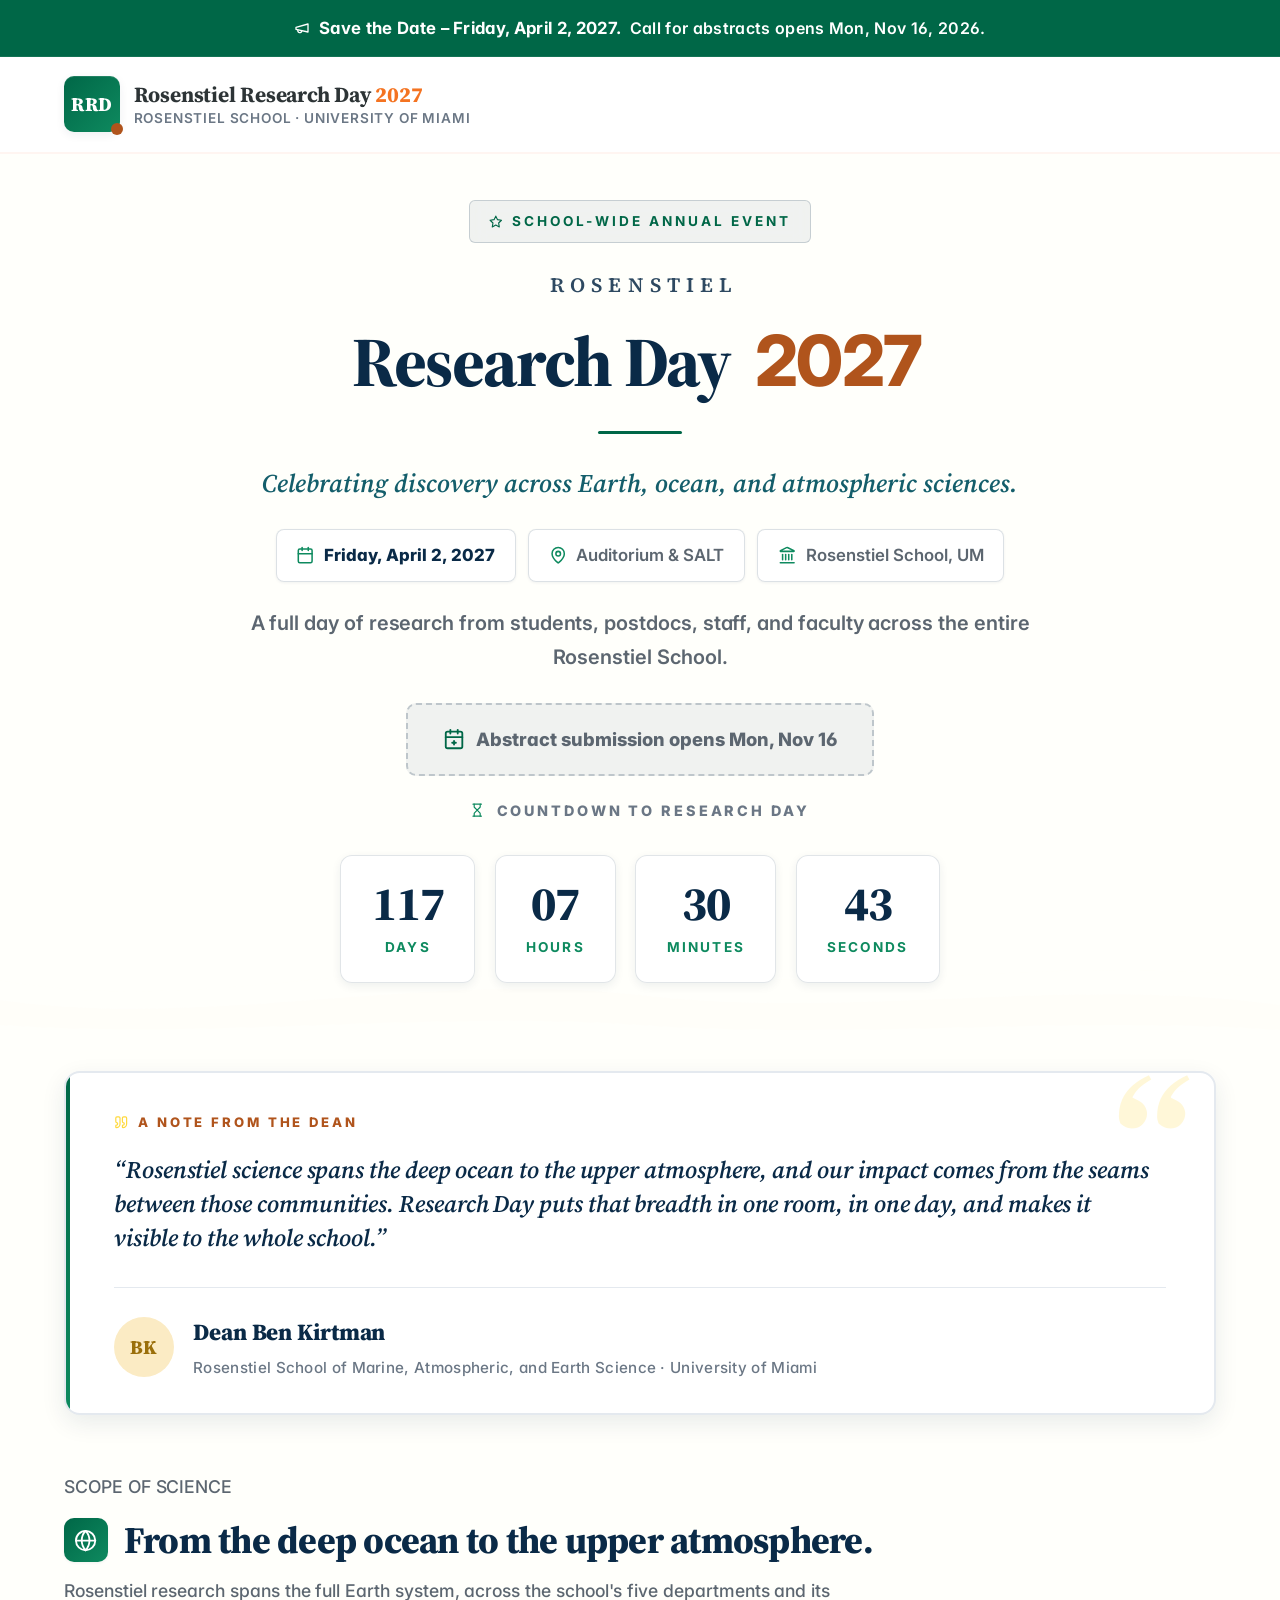
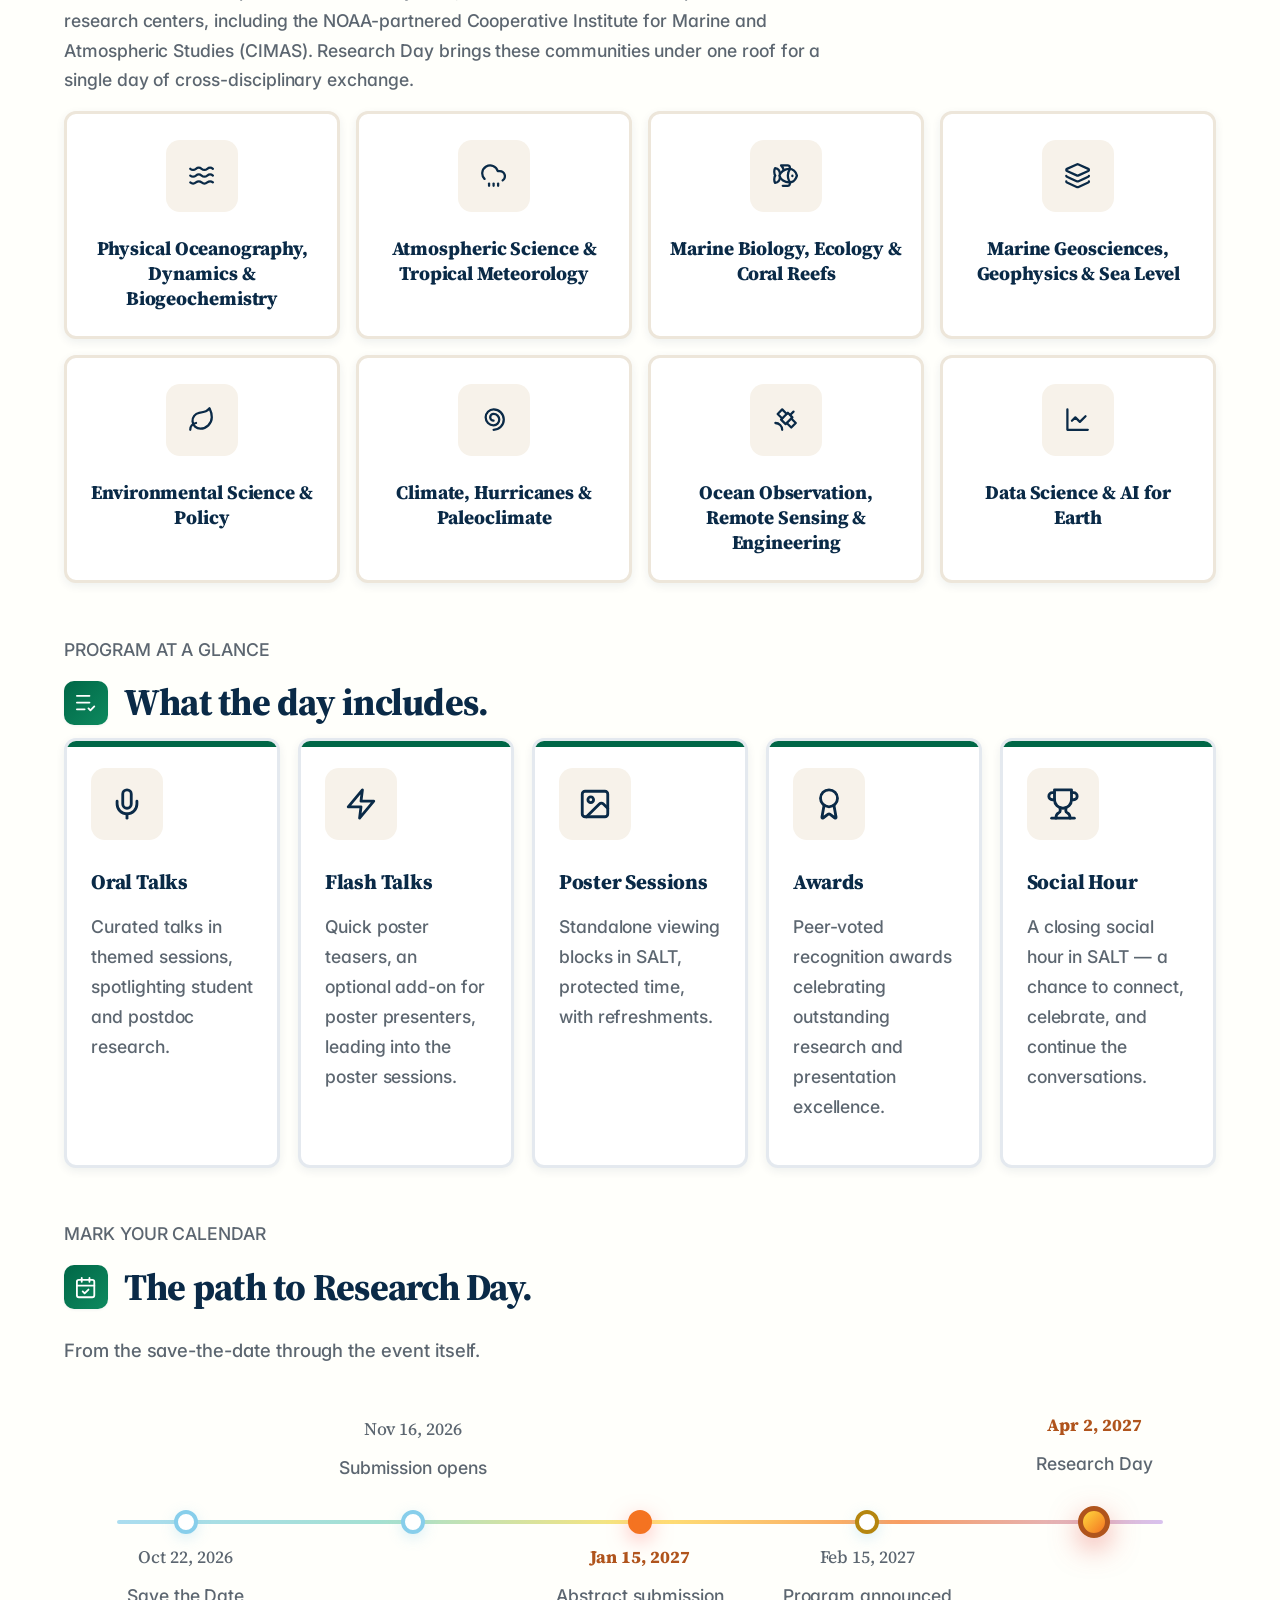
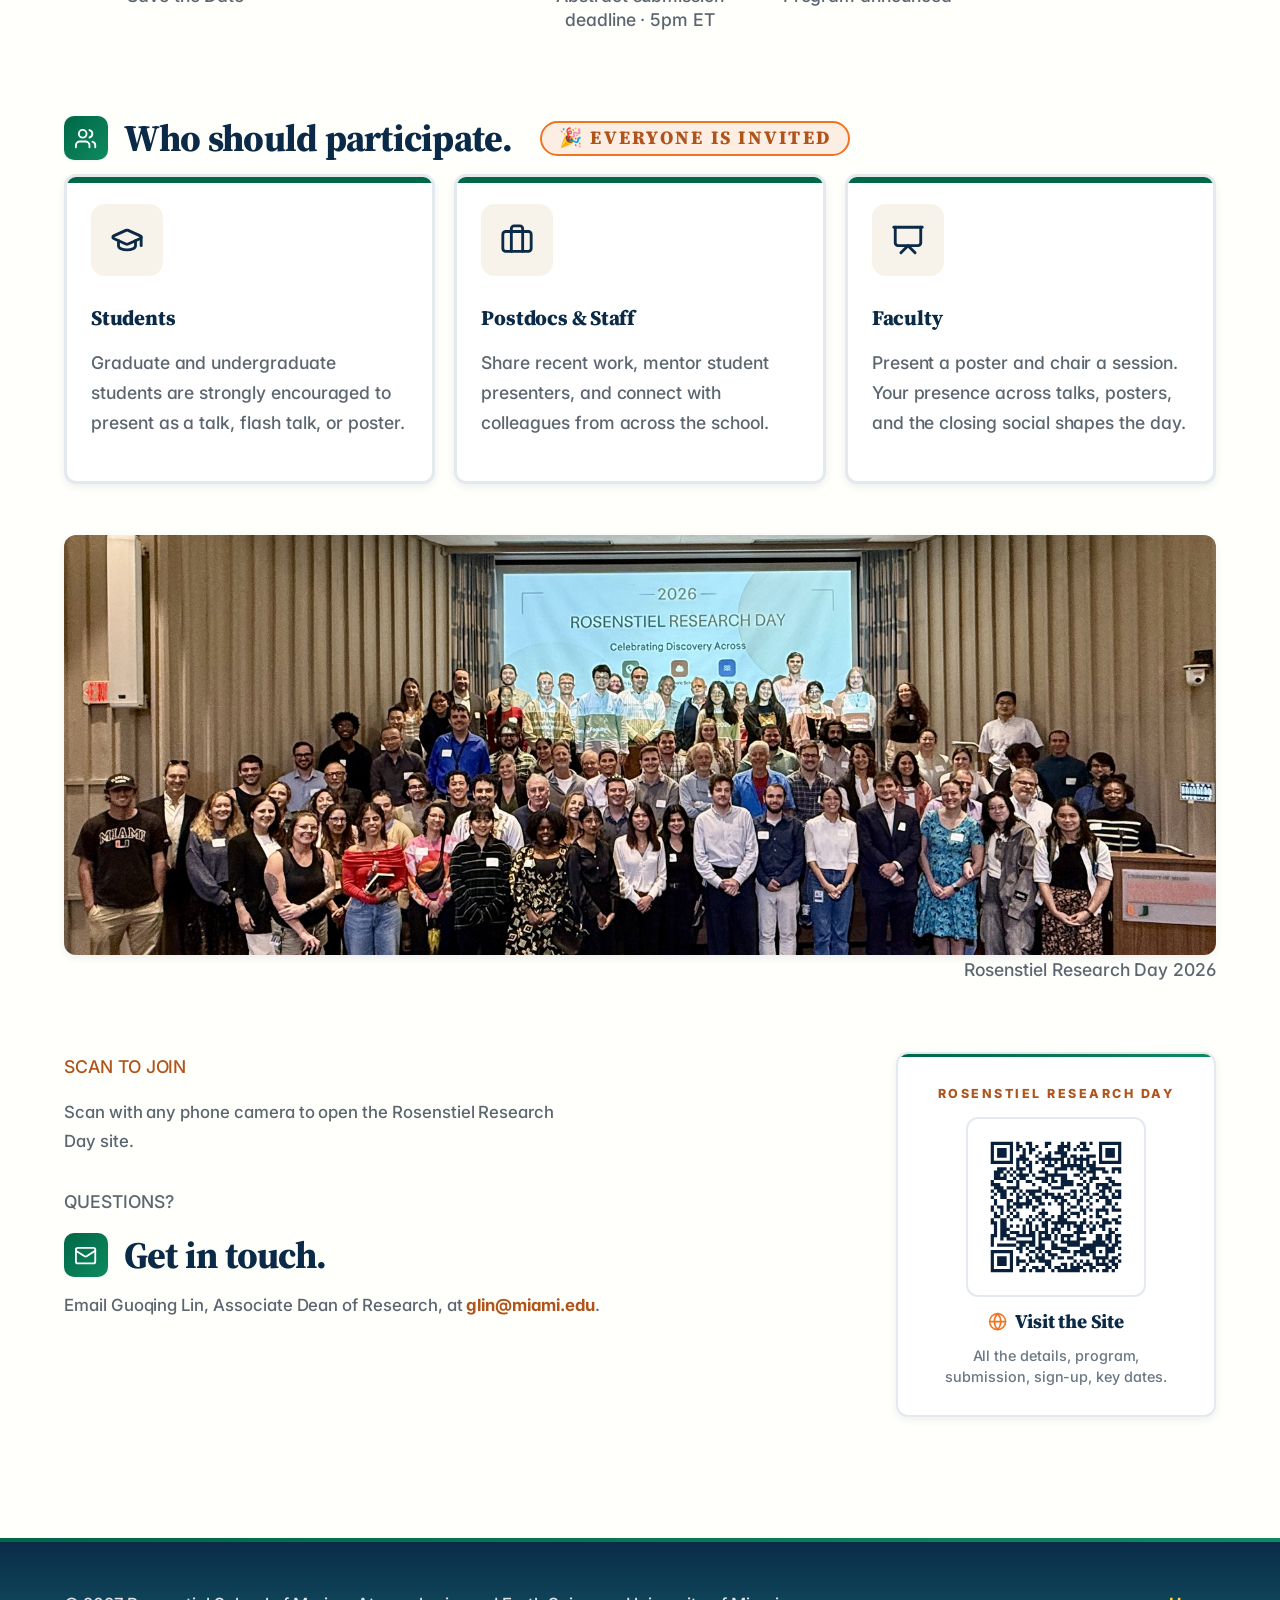
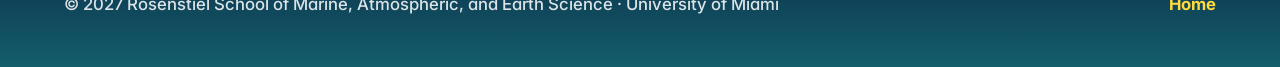
==== commit 7827cef1: "Add files via upload" ====
--- a/index.html
+++ b/index.html
@@ -234,7 +234,7 @@
     <section class="container section reveal">
       <p class="section-kicker">Program at a Glance</p>
       <h2><span class="section-icon"><svg class="ico" aria-hidden="true"><use href="#i-list-check"/></svg></span> What the day includes.</h2>
-      <div class="cards cards-4">
+      <div class="cards cards-5">
         <div class="card card-oral">
           <div class="card-icon"><svg viewBox="0 0 24 24" fill="none" stroke="currentColor" stroke-width="2" stroke-linecap="round" stroke-linejoin="round"><path d="M12 2a3 3 0 0 0-3 3v7a3 3 0 0 0 6 0V5a3 3 0 0 0-3-3Z"/><path d="M19 10v2a7 7 0 0 1-14 0v-2"/><line x1="12" x2="12" y1="19" y2="22"/></svg></div>
           <h3>Oral Talks</h3>
@@ -247,13 +247,18 @@
         </div>
         <div class="card card-poster">
           <div class="card-icon"><svg viewBox="0 0 24 24" fill="none" stroke="currentColor" stroke-width="2" stroke-linecap="round" stroke-linejoin="round"><rect width="18" height="18" x="3" y="3" rx="2" ry="2"/><circle cx="9" cy="9" r="2"/><path d="m21 15-3.086-3.086a2 2 0 0 0-2.828 0L6 21"/></svg></div>
-          <h3>Dedicated Poster Sessions</h3>
+          <h3>Poster Sessions</h3>
           <p>Standalone viewing blocks in SALT, protected time, with refreshments.</p>
+        </div>
+        <div class="card card-award">
+          <div class="card-icon"><svg class="ico" aria-hidden="true"><use href="#i-award"/></svg></div>
+          <h3>Awards</h3>
+          <p>Peer-voted recognition awards celebrating outstanding research and presentation excellence.</p>
         </div>
         <div class="card card-social">
           <div class="card-icon"><svg viewBox="0 0 24 24" fill="none" stroke="currentColor" stroke-width="2" stroke-linecap="round" stroke-linejoin="round"><path d="M6 9H4.5a2.5 2.5 0 0 1 0-5H6"/><path d="M18 9h1.5a2.5 2.5 0 0 0 0-5H18"/><path d="M4 22h16"/><path d="M10 14.66V17c0 .55-.47.98-.97 1.21C7.85 18.75 7 20.24 7 22"/><path d="M14 14.66V17c0 .55.47.98.97 1.21C16.15 18.75 17 20.24 17 22"/><path d="M18 2H6v7a6 6 0 0 0 12 0V2Z"/></svg></div>
-          <h3><span class="when-p2">Awards &amp; </span>Social Hour</h3>
-          <p><span class="when-p2">Research &amp; Presentation Excellence Awards followed by a </span><span class="until-p2">A </span>closing social hour in SALT.</p>
+          <h3>Social Hour</h3>
+          <p>A closing social hour in SALT — a chance to connect, celebrate, and continue the conversations.</p>
         </div>
       </div>
     </section>
@@ -382,8 +387,7 @@
 
     <!-- WHO -->
     <section class="container section reveal">
-      <p class="section-kicker">Everyone Is Invited</p>
-      <h2><span class="section-icon"><svg class="ico" aria-hidden="true"><use href="#i-users"/></svg></span> Who should participate.</h2>
+      <h2><span class="section-icon"><svg class="ico" aria-hidden="true"><use href="#i-users"/></svg></span> Who should participate. <span class="everyone-kicker">🎉 Everyone Is Invited</span></h2>
       <div class="cards">
         <div class="card">
           <div class="card-icon"><svg class="ico" aria-hidden="true"><use href="#i-graduation-cap"/></svg></div>
@@ -401,6 +405,17 @@
           <p><span class="until-p2">Present a poster and chair a session.</span><span class="when-p2">Present a poster, chair a session, and vote on the awards.</span> Your presence across talks, posters, and the closing social shapes the day.<span class="when-p2"> <a href="faculty.html">Sign up on the Faculty page</a>.</span></p>
         </div>
       </div>
+    </section>
+
+    <!-- GROUP PHOTO (Phase 2+) -->
+    <section class="container section reveal">
+      <div class="group-photo-wrap">
+        <img src="group-photo-2026.jpg"
+             alt="Rosenstiel Research Day 2026 — group photo of attendees"
+             class="group-photo-img"
+             loading="lazy" />
+      </div>
+      <p class="group-photo-caption">Rosenstiel Research Day 2026</p>
     </section>
 
     <!-- CONTACT + QR (side by side) -->
--- a/styles.css
+++ b/styles.css
@@ -703,6 +703,21 @@
   color: var(--coral);
   margin: 0 0 1rem;
 }
+.everyone-kicker {
+  display: inline-block;
+  font-size: 0.5em;
+  letter-spacing: 0.12em;
+  text-transform: uppercase;
+  font-weight: 800;
+  background: var(--coral-light);
+  color: var(--deep-coral);
+  border: 2px solid var(--coral);
+  border-radius: 2rem;
+  padding: 0.25em 0.9em;
+  vertical-align: middle;
+  margin-left: 0.6em;
+  white-space: nowrap;
+}
 
 .dean-banner {
   background: var(--brand);
@@ -922,6 +937,13 @@
 }
 @media (max-width: 980px) { .cards.cards-4 { grid-template-columns: repeat(2, 1fr); } }
 @media (max-width: 560px) { .cards.cards-4 { grid-template-columns: 1fr; } }
+.cards.cards-5 {
+  grid-template-columns: repeat(5, 1fr);
+  gap: 1.1rem;
+}
+@media (max-width: 1100px) { .cards.cards-5 { grid-template-columns: repeat(3, 1fr); } }
+@media (max-width: 700px)  { .cards.cards-5 { grid-template-columns: repeat(2, 1fr); } }
+@media (max-width: 460px)  { .cards.cards-5 { grid-template-columns: 1fr; } }
 .card {
   background: var(--surface-white);
   border: 3px solid var(--line-warm);
@@ -974,6 +996,8 @@
 .card.card-poster .card-icon { background: var(--mint-light); color: var(--deep-green); }
 .card.card-social::before    { background: var(--sun); }
 .card.card-social .card-icon { background: var(--sun-light); color: var(--deep-gold); }
+.card.card-award::before     { background: var(--coral); }
+.card.card-award .card-icon  { background: var(--coral-light); color: var(--deep-coral); }
 
 .callout {
   background: var(--sun-light);
@@ -1346,6 +1370,28 @@
   .hero::after { animation: none; }
 }
 
+.group-photo-wrap {
+  position: relative;
+  overflow: hidden;
+  border-radius: var(--radius);
+  box-shadow: var(--shadow-sm);
+}
+.group-photo-img {
+  display: block;
+  width: 100%;
+  max-height: 420px;
+  object-fit: cover;
+  object-position: center 30%;
+}
+.group-photo-caption {
+  margin: 0.45rem 0 0;
+  text-align: right;
+  font-size: 0.82rem;
+  font-weight: 600;
+  color: var(--ink-soft);
+  letter-spacing: 0.05em;
+}
+
 .site-footer {
   margin-top: 6rem;
   background: linear-gradient(180deg, var(--deep-navy) 0%, var(--deep-teal) 100%);
@@ -1357,9 +1403,6 @@
   content: "";
   position: absolute;
   inset: 0;
-  background-image:
-    radial-gradient(4px 4px at 15% 35%, rgba(255, 127, 127, 0.3), transparent 60%),
-    radial-gradient(3px 3px at 80% 60%, rgba(255, 217, 61, 0.3), transparent 60%);
   pointer-events: none;
 }
 .site-footer .accent-bar {
@@ -2072,6 +2115,7 @@
 .card.card-lightning .card-icon,
 .card.card-poster .card-icon,
 .card.card-social .card-icon,
+.card.card-award .card-icon,
 .scope-item[data-c] .scope-icon,
 .award-icon {
   background: #F7F2EA;
@@ -2085,7 +2129,8 @@
 .card.card-oral::before,
 .card.card-lightning::before,
 .card.card-poster::before,
-.card.card-social::before { background: var(--brand); }
+.card.card-social::before,
+.card.card-award::before { background: var(--brand); }
 
 /* The four award cards are tinted by nth-child, which outranks the block
    above, so they need naming too. */
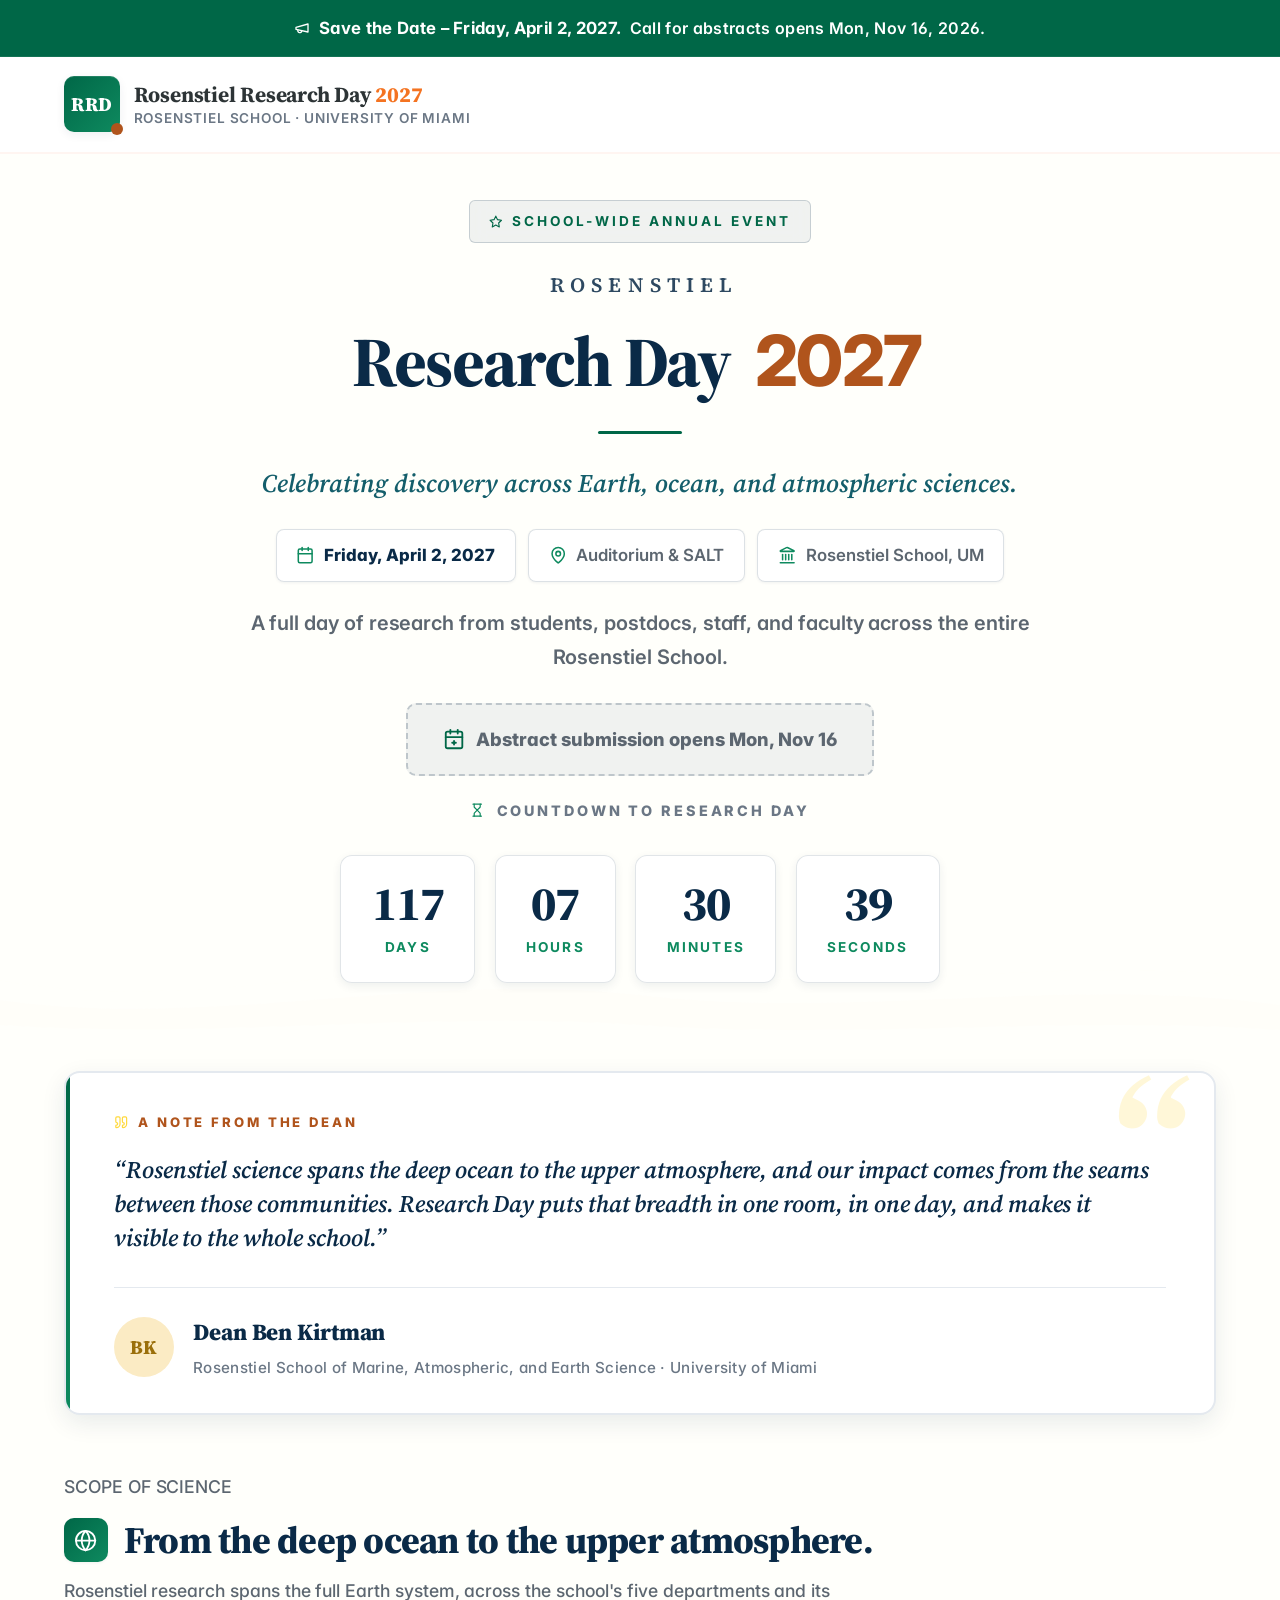
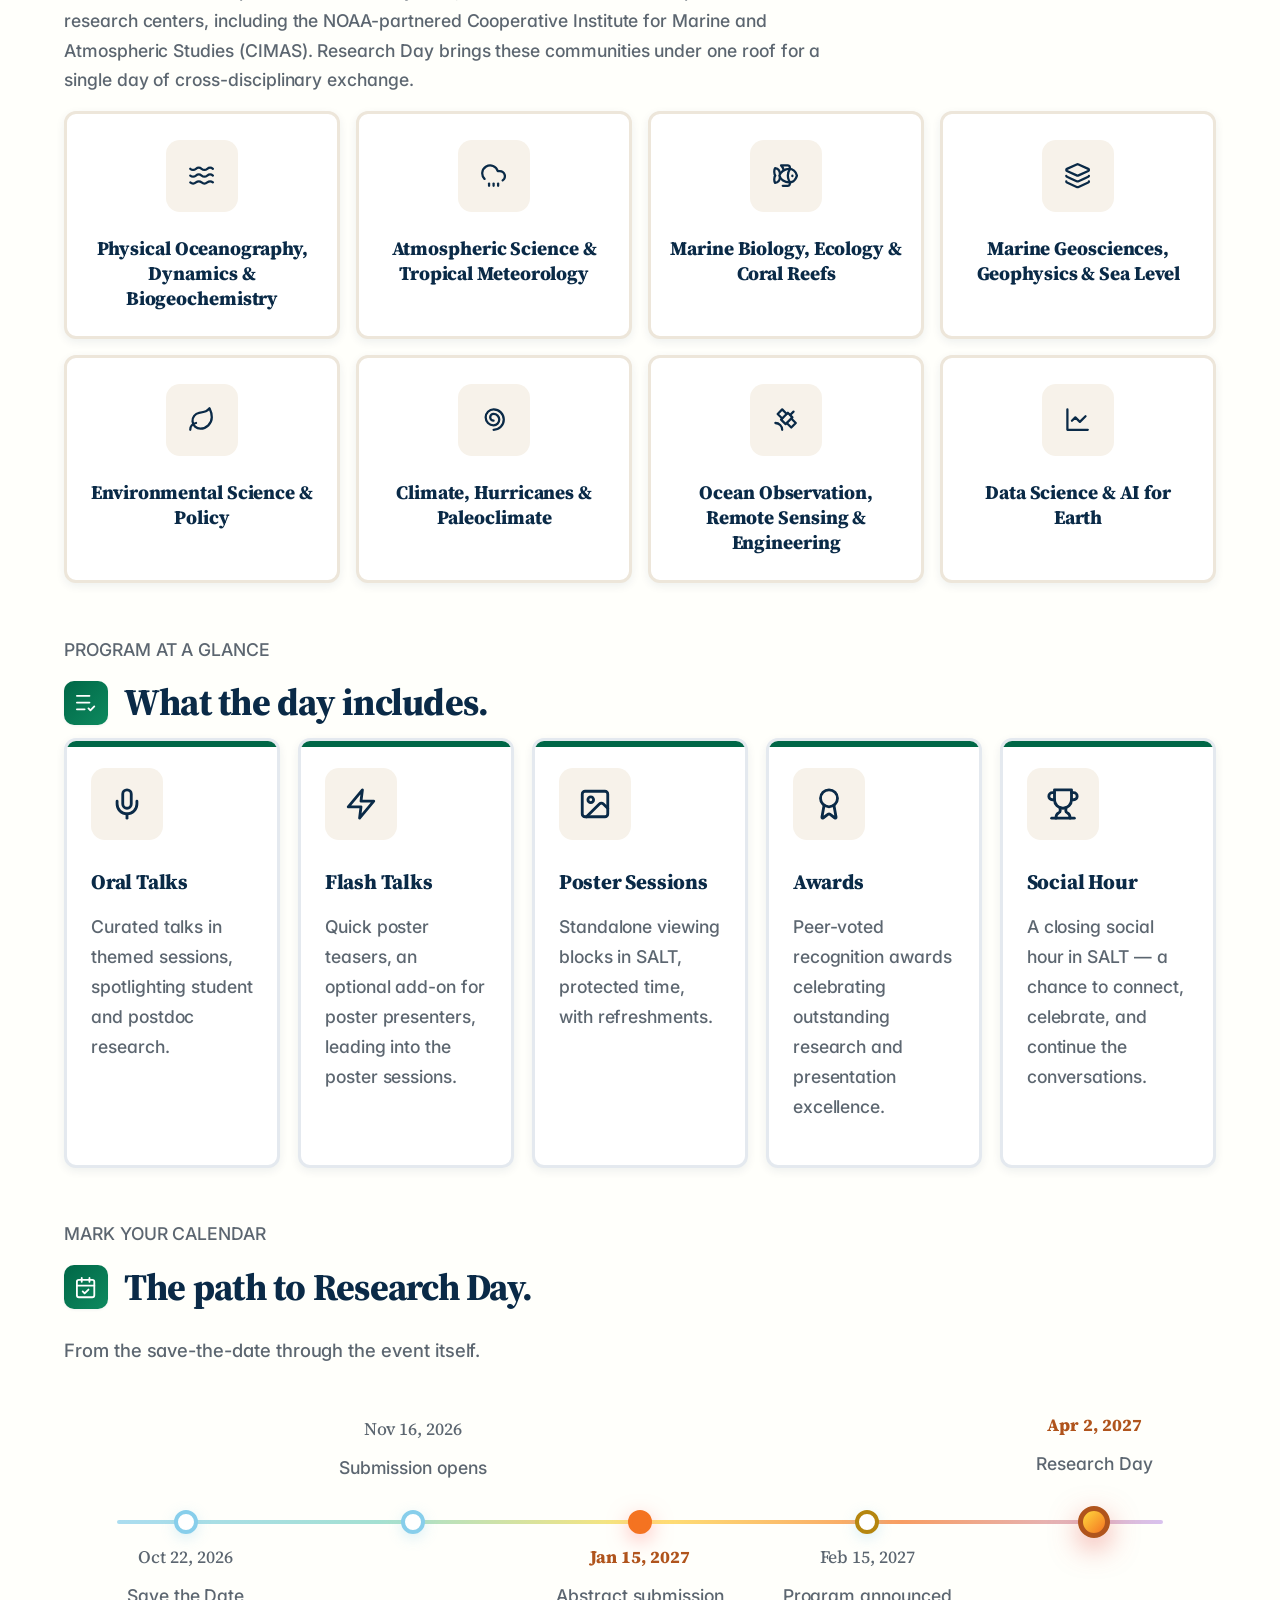
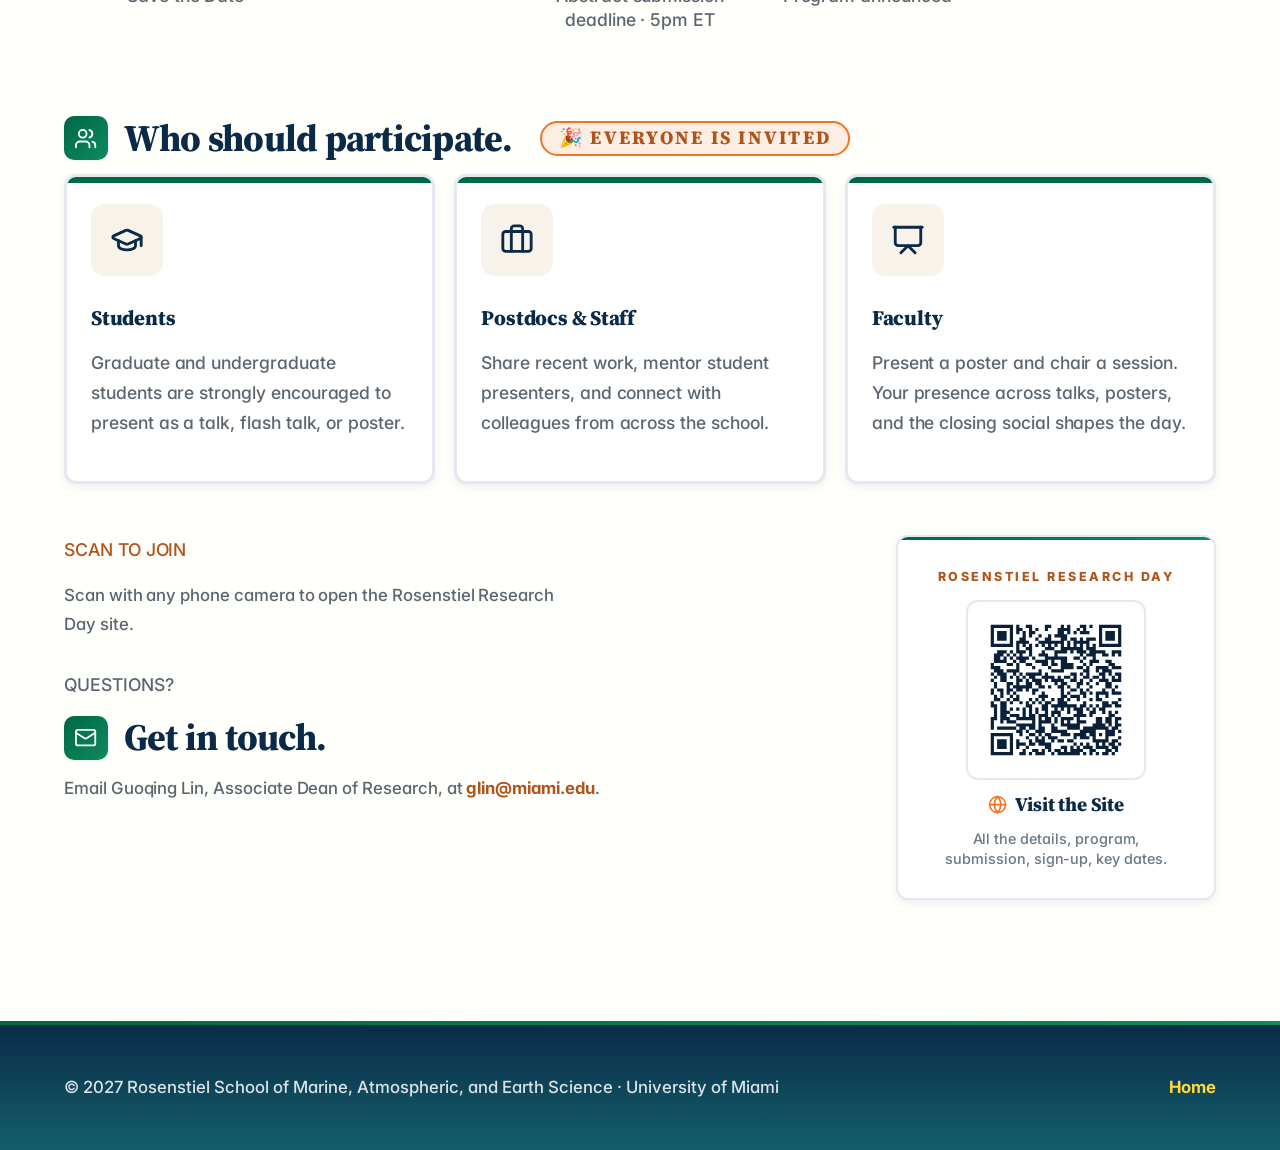
==== commit 287b0ca7: "Add files via upload" ====
--- a/index.html
+++ b/index.html
@@ -407,16 +407,6 @@
       </div>
     </section>
 
-    <!-- GROUP PHOTO (Phase 2+) -->
-    <section class="container section reveal">
-      <div class="group-photo-wrap">
-        <img src="group-photo-2026.jpg"
-             alt="Rosenstiel Research Day 2026 — group photo of attendees"
-             class="group-photo-img"
-             loading="lazy" />
-      </div>
-      <p class="group-photo-caption">Rosenstiel Research Day 2026</p>
-    </section>
 
     <!-- CONTACT + QR (side by side) -->
     <section class="container section reveal">
--- a/styles.css
+++ b/styles.css
@@ -1370,27 +1370,6 @@
   .hero::after { animation: none; }
 }
 
-.group-photo-wrap {
-  position: relative;
-  overflow: hidden;
-  border-radius: var(--radius);
-  box-shadow: var(--shadow-sm);
-}
-.group-photo-img {
-  display: block;
-  width: 100%;
-  max-height: 420px;
-  object-fit: cover;
-  object-position: center 30%;
-}
-.group-photo-caption {
-  margin: 0.45rem 0 0;
-  text-align: right;
-  font-size: 0.82rem;
-  font-weight: 600;
-  color: var(--ink-soft);
-  letter-spacing: 0.05em;
-}
 
 .site-footer {
   margin-top: 6rem;
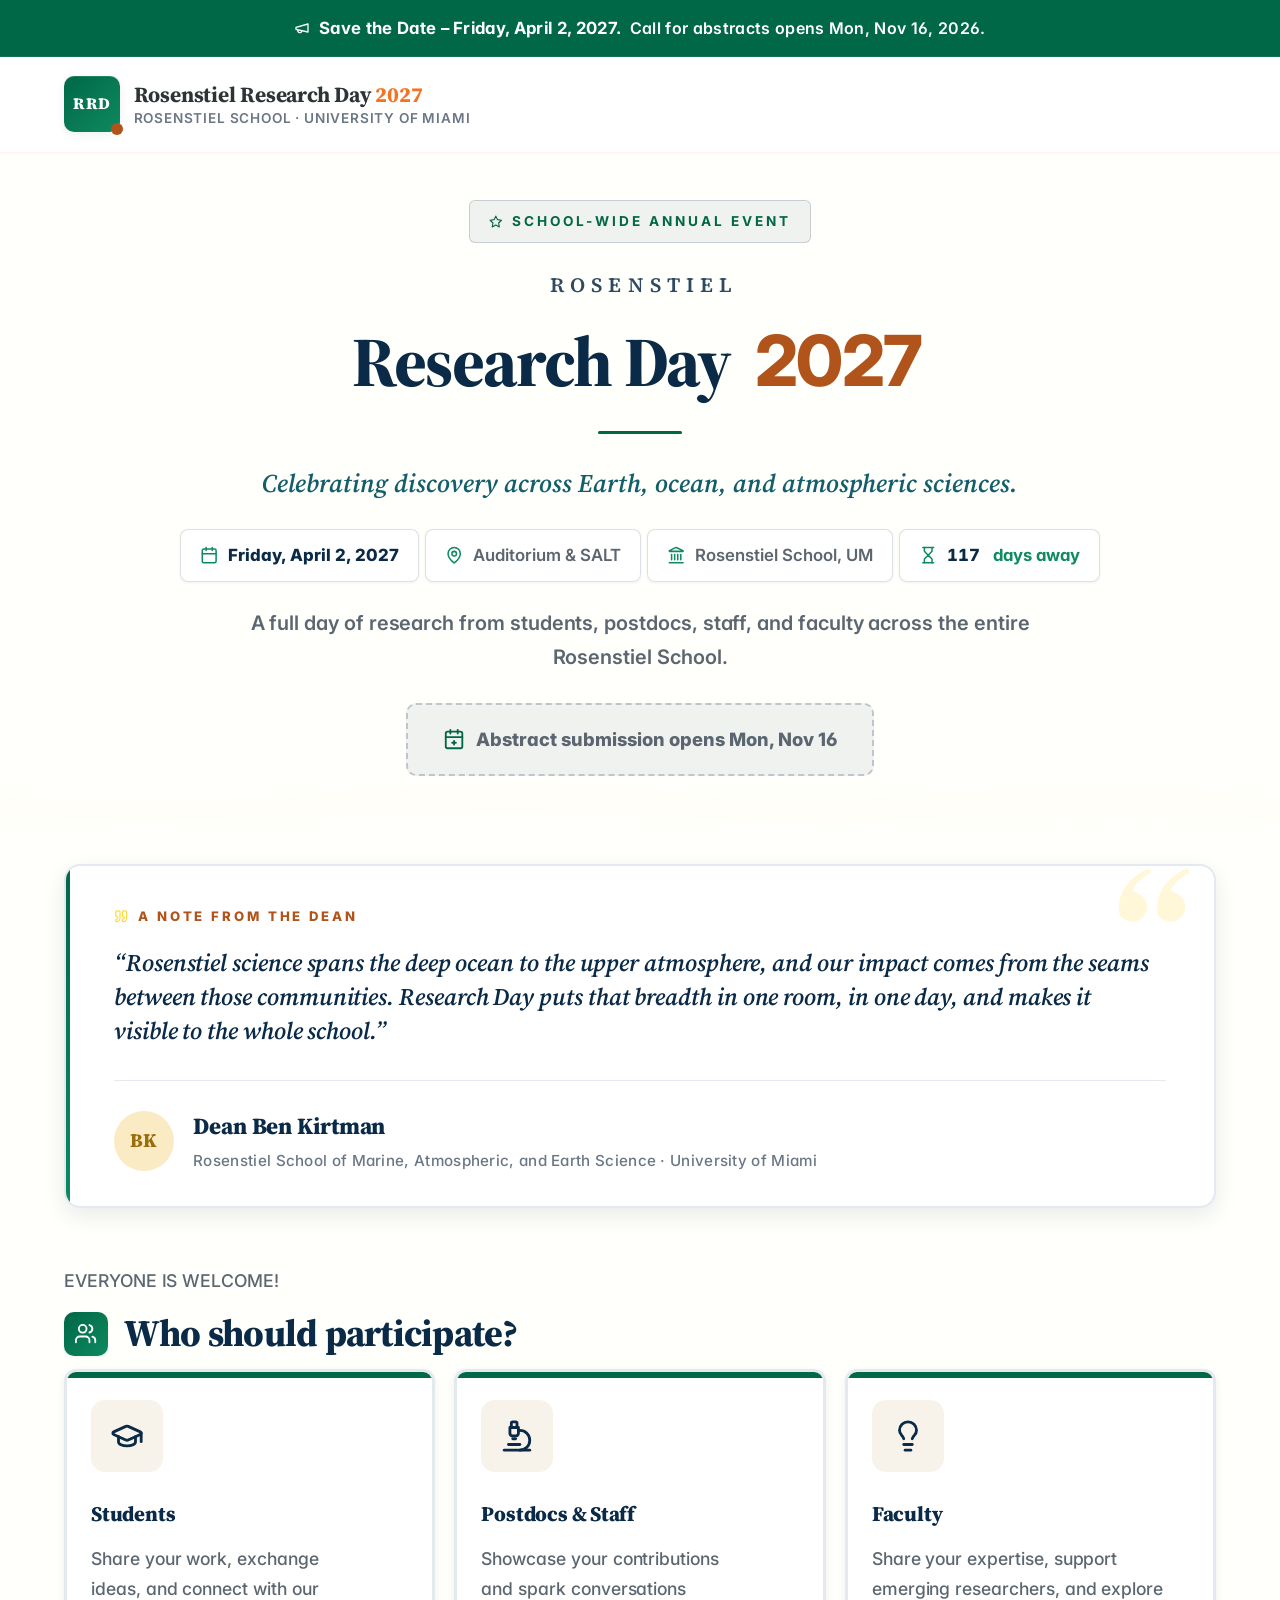
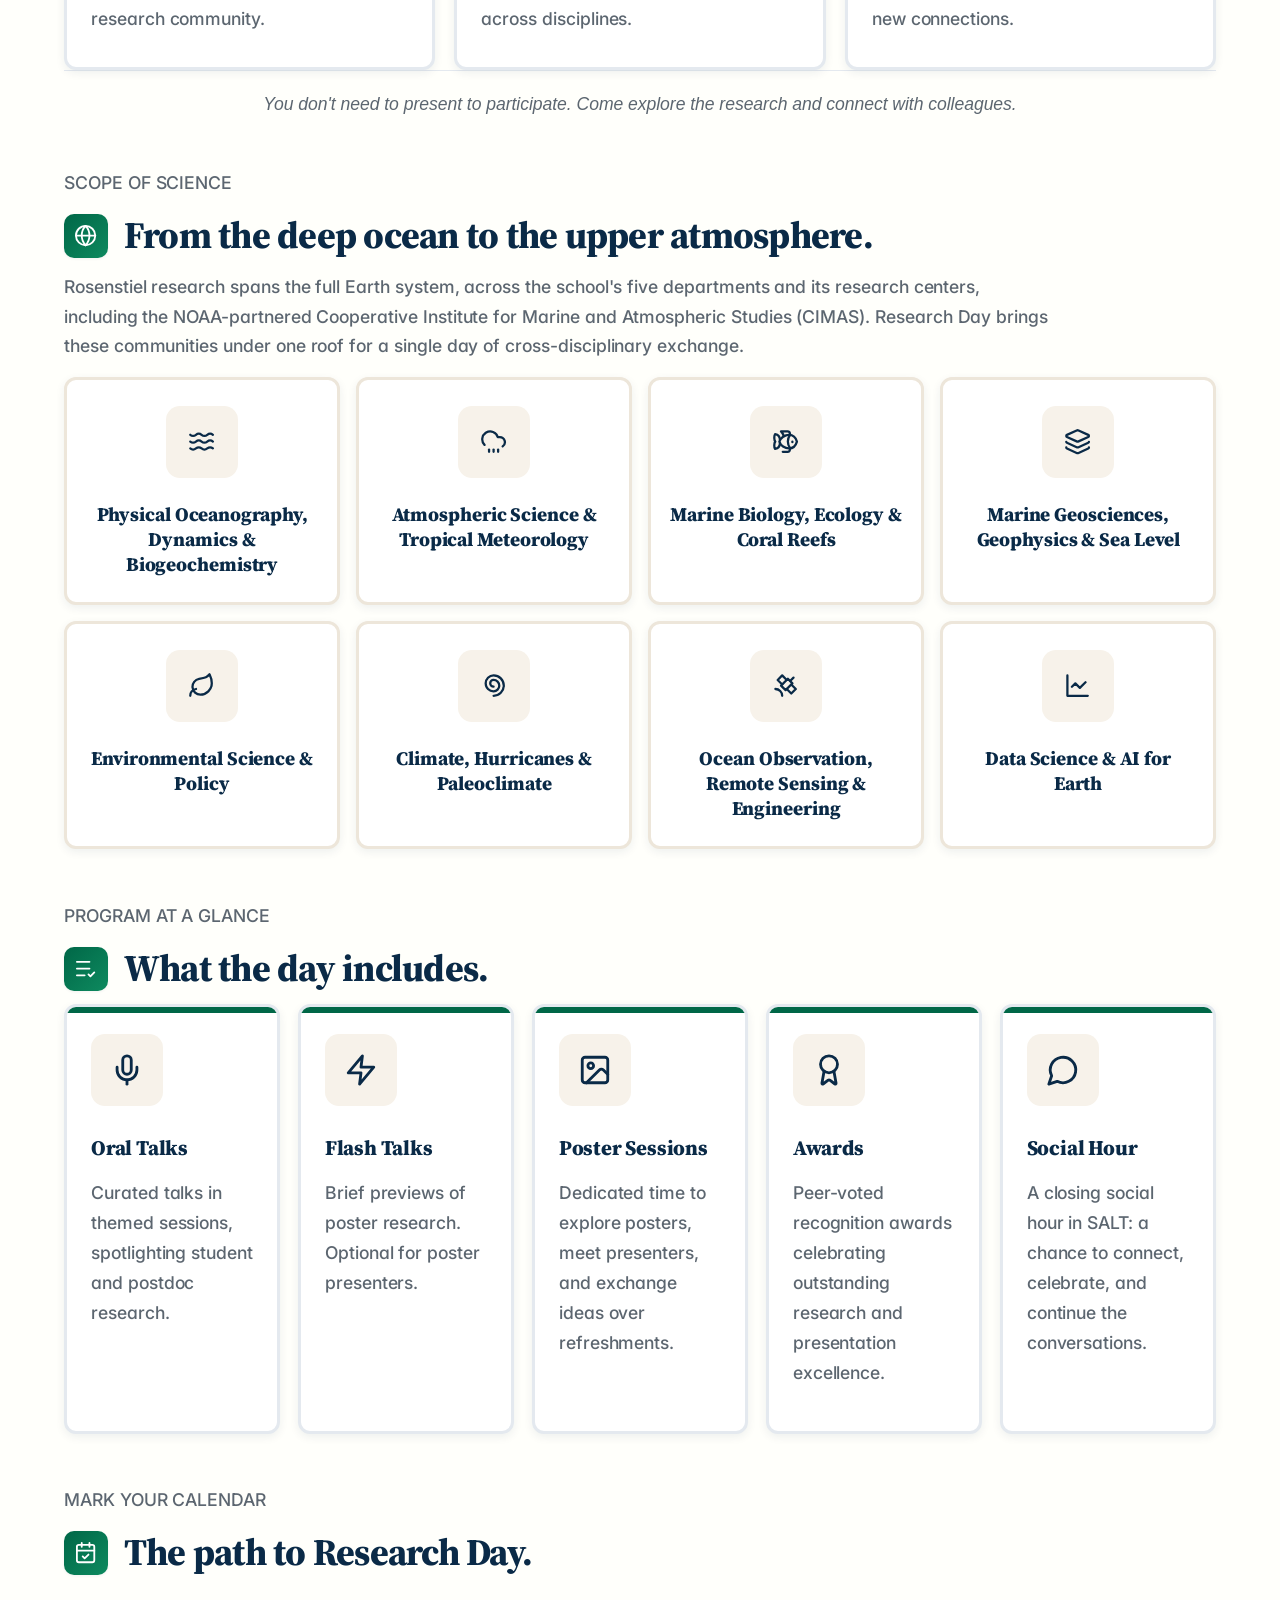
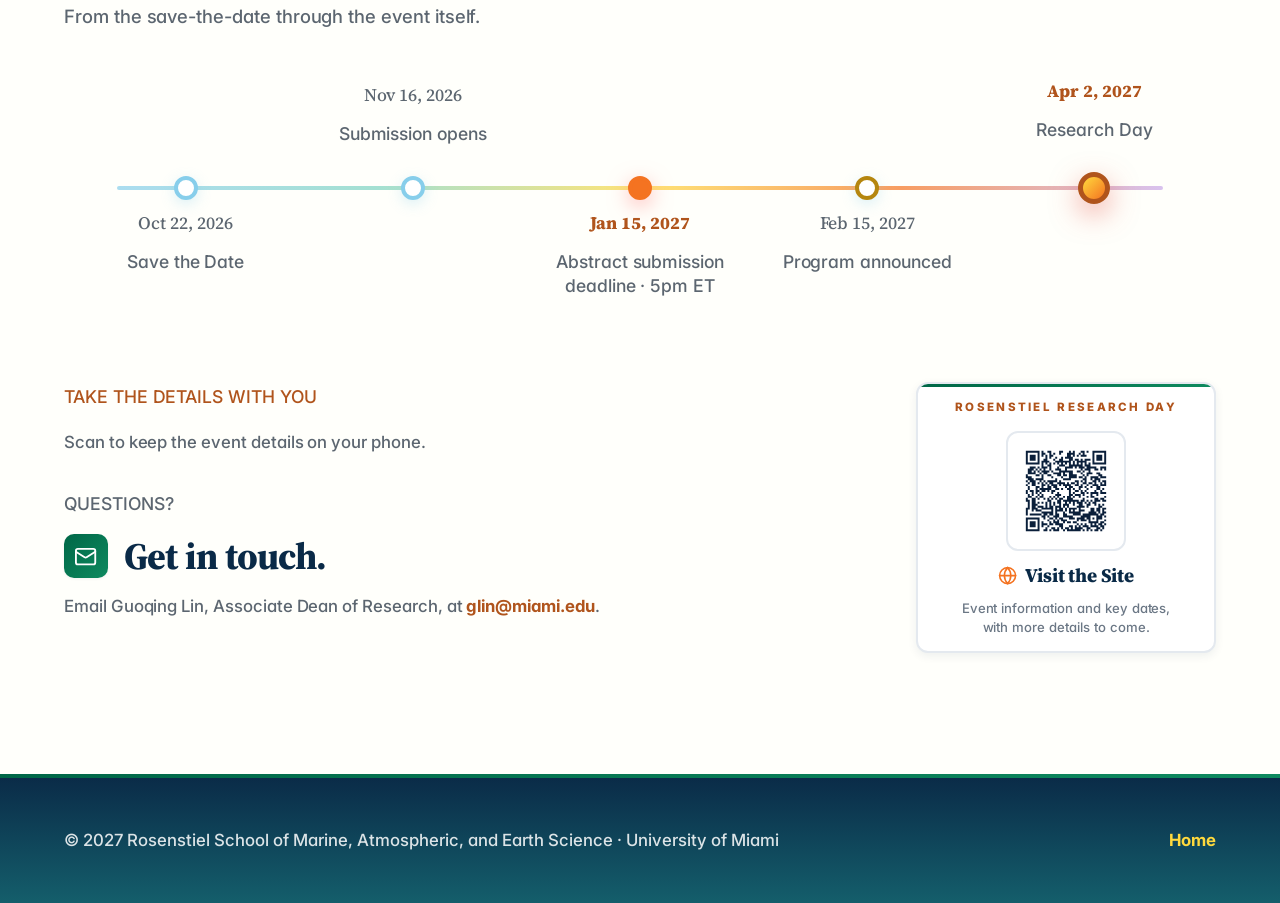
==== commit 84721698: "Update PUBLISH1 - Phase 1 polish (countdown, QR, WHO section)" ====
--- a/index.html
+++ b/index.html
@@ -31,6 +31,7 @@
     <symbol id="i-calendar-plus" viewBox="0 0 24 24"><path d="M8 2v4"/><path d="M16 2v4"/><rect width="18" height="18" x="3" y="4" rx="2"/><path d="M3 10h18"/><path d="M12 14v4"/><path d="M10 16h4"/></symbol>
     <symbol id="i-chalkboard-user" viewBox="0 0 24 24"><path d="M2 3h20"/><path d="M21 3v11a2 2 0 0 1-2 2H5a2 2 0 0 1-2-2V3"/><path d="m7 21 5-5 5 5"/></symbol>
     <symbol id="i-circle-dot" viewBox="0 0 24 24"><circle cx="12" cy="12" r="10"/><circle cx="12" cy="12" r="3"/></symbol>
+    <symbol id="i-clock" viewBox="0 0 24 24"><circle cx="12" cy="12" r="10"/><polyline points="12 6 12 12 16 14"/></symbol>
     <symbol id="i-door-open" viewBox="0 0 24 24"><path d="M13 4h3a2 2 0 0 1 2 2v14"/><path d="M2 20h3"/><path d="M13 20h9"/><path d="M10 12v.01"/><path d="M13 4.562v16.157a1 1 0 0 1-1.242.97L5.5 20.25a1 1 0 0 1-.5-.866V5.616a1 1 0 0 1 .78-.976l6-1.393a1 1 0 0 1 1.22.975"/></symbol>
     <symbol id="i-envelope" viewBox="0 0 24 24"><rect width="20" height="16" x="2" y="4" rx="2"/><path d="m22 7-8.97 5.7a1.94 1.94 0 0 1-2.06 0L2 7"/></symbol>
     <symbol id="i-file-alt" viewBox="0 0 24 24"><path d="M15 2H6a2 2 0 0 0-2 2v16a2 2 0 0 0 2 2h12a2 2 0 0 0 2-2V7Z"/><path d="M14 2v4a2 2 0 0 0 2 2h4"/><path d="M10 9H8"/><path d="M16 13H8"/><path d="M16 17H8"/></symbol>
@@ -41,6 +42,9 @@
     <symbol id="i-hourglass-half" viewBox="0 0 24 24"><path d="M5 22h14"/><path d="M5 2h14"/><path d="M17 22v-4.172a2 2 0 0 0-.586-1.414L12 12l-4.414 4.414A2 2 0 0 0 7 17.828V22"/><path d="M7 2v4.172a2 2 0 0 0 .586 1.414L12 12l4.414-4.414A2 2 0 0 0 17 6.172V2"/></symbol>
     <symbol id="i-info-circle" viewBox="0 0 24 24"><circle cx="12" cy="12" r="10"/><path d="M12 16v-4"/><path d="M12 8h.01"/></symbol>
     <symbol id="i-list-check" viewBox="0 0 24 24"><path d="M16 5H3"/><path d="M16 12H3"/><path d="M11 19H3"/><path d="m15 18 2 2 4-4"/></symbol>
+    <symbol id="i-message-circle" viewBox="0 0 24 24"><path d="M7.9 20A9 9 0 1 0 4 16.1L2 22Z"/></symbol>
+    <symbol id="i-lightbulb" viewBox="0 0 24 24"><path d="M15 14c.2-1 .7-1.7 1.5-2.5 1-.9 1.5-2.2 1.5-3.5A6 6 0 0 0 6 8c0 1 .2 2.2 1.5 3.5.7.7 1.3 1.5 1.5 2.5"/><path d="M9 18h6"/><path d="M10 22h4"/></symbol>
+    <symbol id="i-microscope" viewBox="0 0 24 24"><path d="M6 18h8"/><path d="M3 22h18"/><path d="M14 22a7 7 0 1 0 0-14h-1"/><path d="M9 14h2"/><path d="M9 12a2 2 0 0 1-2-2V6h6v4a2 2 0 0 1-2 2Z"/><path d="M12 6V3a1 1 0 0 0-1-1H9a1 1 0 0 0-1 1v3"/></symbol>
     <symbol id="i-lock" viewBox="0 0 24 24"><rect width="18" height="11" x="3" y="11" rx="2" ry="2"/><path d="M7 11V7a5 5 0 0 1 10 0v4"/></symbol>
     <symbol id="i-map-marker-alt" viewBox="0 0 24 24"><path d="M20 10c0 4.993-5.539 10.193-7.399 11.799a1 1 0 0 1-1.202 0C9.539 20.193 4 14.993 4 10a8 8 0 0 1 16 0"/><circle cx="12" cy="10" r="3"/></symbol>
     <symbol id="i-paper-plane" viewBox="0 0 24 24"><path d="M14.536 21.686a.5.5 0 0 0 .937-.024l6.5-19a.496.496 0 0 0-.635-.635l-19 6.5a.5.5 0 0 0-.024.937l7.93 3.18a2 2 0 0 1 1.112 1.11z"/><path d="m21.854 2.147-10.94 10.939"/></symbol>
@@ -109,6 +113,7 @@
           <span class="hero-meta-item"><svg class="ico" aria-hidden="true"><use href="#i-calendar-day"/></svg> <strong>Friday, April 2, 2027</strong></span>
           <span class="hero-meta-item"><svg class="ico" aria-hidden="true"><use href="#i-map-marker-alt"/></svg> Auditorium &amp; SALT</span>
           <span class="hero-meta-item"><svg class="ico" aria-hidden="true"><use href="#i-university"/></svg> Rosenstiel School, UM</span>
+          <span class="hero-meta-item hero-meta-countdown"><svg class="ico" aria-hidden="true"><use href="#i-hourglass-half"/></svg> <strong id="cd-days">--</strong>&thinsp;days away</span>
         </div>
 
         <p class="lede">
@@ -129,13 +134,6 @@
           sign-up so we can count you for lunch.
         </p>
 
-        <div class="countdown" id="countdown" aria-label="Time remaining until Research Day">
-          <span class="countdown-label"><svg class="ico" aria-hidden="true"><use href="#i-hourglass-half"/></svg> &nbsp;Countdown to Research Day</span>
-          <div class="countdown-cell"><span class="countdown-num" id="cd-days">00</span><span class="countdown-unit">Days</span></div>
-          <div class="countdown-cell"><span class="countdown-num" id="cd-hours">00</span><span class="countdown-unit">Hours</span></div>
-          <div class="countdown-cell"><span class="countdown-num" id="cd-mins">00</span><span class="countdown-unit">Minutes</span></div>
-          <div class="countdown-cell"><span class="countdown-num" id="cd-secs">00</span><span class="countdown-unit">Seconds</span></div>
-        </div>
       </div>
 
       <div class="hero-waves" aria-hidden="true">
@@ -182,6 +180,30 @@
         oral presentations, flash talks, and dedicated poster sessions spanning
         the school's science, from the deep ocean to the upper atmosphere.
       </p>
+    </section>
+
+    <!-- WHO -->
+    <section id="who" class="container section reveal">
+      <p class="section-kicker">Everyone is welcome!</p>
+      <h2><span class="section-icon"><svg class="ico" aria-hidden="true"><use href="#i-users"/></svg></span> Who should participate?</h2>
+      <div class="cards who-cards">
+        <div class="card">
+          <div class="card-icon"><svg class="ico" aria-hidden="true"><use href="#i-graduation-cap"/></svg></div>
+          <h3>Students</h3>
+          <p>Share your work, exchange ideas, and connect with our research community.</p>
+        </div>
+        <div class="card">
+          <div class="card-icon"><svg class="ico" aria-hidden="true"><use href="#i-microscope"/></svg></div>
+          <h3>Postdocs &amp; Staff</h3>
+          <p>Showcase your contributions and spark conversations across disciplines.</p>
+        </div>
+        <div class="card">
+          <div class="card-icon"><svg class="ico" aria-hidden="true"><use href="#i-lightbulb"/></svg></div>
+          <h3>Faculty</h3>
+          <p>Share your expertise, support emerging researchers, and explore new connections.</p>
+        </div>
+      </div>
+      <p class="who-note">You don't need to present to participate. Come explore the research and connect with colleagues.</p>
     </section>
 
     <!-- SCOPE OF SCIENCE -->
@@ -243,12 +265,12 @@
         <div class="card card-lightning">
           <div class="card-icon"><svg viewBox="0 0 24 24" fill="none" stroke="currentColor" stroke-width="2" stroke-linecap="round" stroke-linejoin="round"><polygon points="13 2 3 14 12 14 11 22 21 10 12 10 13 2"/></svg></div>
           <h3>Flash Talks</h3>
-          <p>Quick poster teasers, an optional add-on for poster presenters, leading into the poster sessions.</p>
+          <p>Brief previews of poster research. Optional for poster presenters.</p>
         </div>
         <div class="card card-poster">
           <div class="card-icon"><svg viewBox="0 0 24 24" fill="none" stroke="currentColor" stroke-width="2" stroke-linecap="round" stroke-linejoin="round"><rect width="18" height="18" x="3" y="3" rx="2" ry="2"/><circle cx="9" cy="9" r="2"/><path d="m21 15-3.086-3.086a2 2 0 0 0-2.828 0L6 21"/></svg></div>
           <h3>Poster Sessions</h3>
-          <p>Standalone viewing blocks in SALT, protected time, with refreshments.</p>
+          <p>Dedicated time to explore posters, meet presenters, and exchange ideas over refreshments.</p>
         </div>
         <div class="card card-award">
           <div class="card-icon"><svg class="ico" aria-hidden="true"><use href="#i-award"/></svg></div>
@@ -256,9 +278,9 @@
           <p>Peer-voted recognition awards celebrating outstanding research and presentation excellence.</p>
         </div>
         <div class="card card-social">
-          <div class="card-icon"><svg viewBox="0 0 24 24" fill="none" stroke="currentColor" stroke-width="2" stroke-linecap="round" stroke-linejoin="round"><path d="M6 9H4.5a2.5 2.5 0 0 1 0-5H6"/><path d="M18 9h1.5a2.5 2.5 0 0 0 0-5H18"/><path d="M4 22h16"/><path d="M10 14.66V17c0 .55-.47.98-.97 1.21C7.85 18.75 7 20.24 7 22"/><path d="M14 14.66V17c0 .55.47.98.97 1.21C16.15 18.75 17 20.24 17 22"/><path d="M18 2H6v7a6 6 0 0 0 12 0V2Z"/></svg></div>
+          <div class="card-icon"><svg class="ico" aria-hidden="true"><use href="#i-message-circle"/></svg></div>
           <h3>Social Hour</h3>
-          <p>A closing social hour in SALT — a chance to connect, celebrate, and continue the conversations.</p>
+          <p>A closing social hour in SALT: a chance to connect, celebrate, and continue the conversations.</p>
         </div>
       </div>
     </section>
@@ -312,7 +334,7 @@
           <li class="timeline-node when-p2" data-kind="confirm">
             <div class="timeline-dot" aria-hidden="true"></div>
             <div class="timeline-label-block">
-              <p class="timeline-label">Jan 29, 2027</p>
+              <p class="timeline-label">Jan 15, 2027</p>
               <p class="timeline-sub">Audience sign-up closes · titles finalized</p>
             </div>
           </li>
@@ -340,7 +362,7 @@
         <li class="when-p2"><span class="date"><svg class="ico" aria-hidden="true"><use href="#i-bell"/></svg> Tue, Dec 15, 2026</span><span class="label">Reminder #1 to school</span></li>
         <li class="when-p2"><span class="date"><svg class="ico" aria-hidden="true"><use href="#i-bell"/></svg> Tue, Jan 12, 2027</span><span class="label">Reminder #2 to school</span></li>
         <li class="is-deadline"><span class="date"><svg class="ico" aria-hidden="true"><use href="#i-lock"/></svg> Fri, Jan 15, 2027 · 5:00 pm ET</span><span class="label"><span class="until-p2">Abstract submission closes</span><span class="when-p2">Abstract submission and faculty sign-up close</span></span></li>
-        <li class="when-p2"><span class="date"><svg class="ico" aria-hidden="true"><use href="#i-lock"/></svg> Fri, Jan 29, 2027</span><span class="label">Audience sign-up closes; titles finalized</span></li>
+        <li class="when-p2"><span class="date"><svg class="ico" aria-hidden="true"><use href="#i-lock"/></svg> Fri, Jan 15, 2027</span><span class="label">Audience sign-up closes; titles finalized</span></li>
         <li><span class="date"><svg class="ico" aria-hidden="true"><use href="#i-bullhorn"/></svg> Mon, Feb 15, 2027</span><span class="label">Program announced</span></li>
         <li class="is-event"><span class="date"><svg class="ico" aria-hidden="true"><use href="#i-glass-cheers"/></svg> Fri, Apr 2, 2027</span><span class="label">Rosenstiel Research Day</span></li>
       </ul>
@@ -385,37 +407,14 @@
       </div>
     </section>
 
-    <!-- WHO -->
-    <section class="container section reveal">
-      <h2><span class="section-icon"><svg class="ico" aria-hidden="true"><use href="#i-users"/></svg></span> Who should participate. <span class="everyone-kicker">🎉 Everyone Is Invited</span></h2>
-      <div class="cards">
-        <div class="card">
-          <div class="card-icon"><svg class="ico" aria-hidden="true"><use href="#i-graduation-cap"/></svg></div>
-          <h3>Students</h3>
-          <p>Graduate and undergraduate students are strongly encouraged to present as a talk, flash talk, or poster.<span class="when-p2"> Several awards recognize outstanding student work.</span></p>
-        </div>
-        <div class="card">
-          <div class="card-icon"><svg class="ico" aria-hidden="true"><use href="#i-user-tie"/></svg></div>
-          <h3>Postdocs &amp; Staff</h3>
-          <p>Share recent work, mentor student presenters, and connect with colleagues from across the school.<span class="when-p2"> Postdoc and staff contributions are eligible for awards.</span></p>
-        </div>
-        <div class="card">
-          <div class="card-icon"><svg class="ico" aria-hidden="true"><use href="#i-chalkboard-user"/></svg></div>
-          <h3>Faculty</h3>
-          <p><span class="until-p2">Present a poster and chair a session.</span><span class="when-p2">Present a poster, chair a session, and vote on the awards.</span> Your presence across talks, posters, and the closing social shapes the day.<span class="when-p2"> <a href="faculty.html">Sign up on the Faculty page</a>.</span></p>
-        </div>
-      </div>
-    </section>
 
 
     <!-- CONTACT + QR (side by side) -->
     <section class="container section reveal">
       <div class="contact-row">
         <div class="contact-text">
-          <p class="section-kicker" style="color:var(--deep-coral);">Scan to Join</p>
-          <p style="font-size:1.05rem; max-width:46ch;">
-            Scan with any phone camera to open the Rosenstiel Research Day site.
-          </p>
+          <p class="section-kicker" style="color:var(--deep-coral);">Take the details with you</p>
+          <p style="font-size:1.05rem;">Scan to keep the event details on your phone.</p>
 
           <p class="section-kicker" style="margin-top:2rem;">Questions?</p>
           <h2><span class="section-icon"><svg class="ico" aria-hidden="true"><use href="#i-envelope"/></svg></span> Get in touch.</h2>
@@ -431,7 +430,7 @@
             <img src="qr-main.svg" alt="QR code linking to the Rosenstiel Research Day 2027 site" />
           </div>
           <p class="qr-label"><svg class="ico" aria-hidden="true"><use href="#i-globe"/></svg> Visit the Site</p>
-          <p class="qr-sub">All the details, program, submission, sign-up, key dates.</p>
+          <p class="qr-sub">Event information and key dates, with more details to come.</p>
         </a>
       </div>
     </section>
@@ -459,33 +458,28 @@
       }
     });
 
-    // Countdown to Friday, April 2, 2027 9:00 AM ET (UTC-4 on that date, DST)
+    // Countdown — Miami calendar dates; updates at page load and every minute
     (function () {
-      var target = new Date('2027-04-02T09:00:00-04:00').getTime();
-      var els = {
-        d: document.getElementById('cd-days'),
-        h: document.getElementById('cd-hours'),
-        m: document.getElementById('cd-mins'),
-        s: document.getElementById('cd-secs')
-      };
-      function pad(n) { return n < 10 ? '0' + n : '' + n; }
-      function tick() {
-        var diff = target - Date.now();
-        if (diff <= 0) {
-          els.d.textContent = '0'; els.h.textContent = '00'; els.m.textContent = '00'; els.s.textContent = '00';
-          return;
+      var cdItem = document.querySelector('.hero-meta-countdown');
+      var ico    = '<svg class="ico" aria-hidden="true"><use href="#i-hourglass-half"/></svg>';
+      function update() {
+        if (!cdItem) return;
+        // Today's date in Miami (America/New_York)
+        var today = new Date().toLocaleDateString('en-CA', { timeZone: 'America/New_York' });
+        if (today >= '2027-04-03') {
+          cdItem.style.display = 'none';
+        } else if (today === '2027-04-02') {
+          cdItem.innerHTML = ico + ' <strong>Today</strong>';
+        } else if (today === '2027-04-01') {
+          cdItem.innerHTML = ico + ' <strong>Tomorrow</strong>';
+        } else {
+          var p    = today.split('-');
+          var days = Math.round((new Date(2027, 3, 2) - new Date(+p[0], +p[1] - 1, +p[2])) / 86400000);
+          cdItem.innerHTML = ico + ' <strong>' + days + '</strong>\u2009days away';
         }
-        var days = Math.floor(diff / 86400000);
-        var hours = Math.floor((diff % 86400000) / 3600000);
-        var mins = Math.floor((diff % 3600000) / 60000);
-        var secs = Math.floor((diff % 60000) / 1000);
-        els.d.textContent = days;
-        els.h.textContent = pad(hours);
-        els.m.textContent = pad(mins);
-        els.s.textContent = pad(secs);
       }
-      tick();
-      setInterval(tick, 1000);
+      update();
+      setInterval(update, 60000); // re-check every minute; catches midnight without a page refresh
     })();
 
     // Scroll reveal (progressive enhancement)
--- a/styles.css
+++ b/styles.css
@@ -145,7 +145,7 @@
   color: #fff;
   font-family: var(--font-display);
   font-weight: 800;
-  font-size: 1.2rem;
+  font-size: 1rem;
   letter-spacing: 0.03em;
   border-radius: 10px;
   position: relative;
@@ -371,7 +371,7 @@
 .hero-meta {
   display: flex;
   flex-wrap: wrap;
-  gap: 0.8rem;
+  gap: 0.35rem;
   margin: 0 0 1.5rem;
   justify-content: center;
 }
@@ -481,6 +481,31 @@
   margin-top: 0.6rem;
 }
 
+/* Inline days-only countdown: label + number side by side */
+.countdown--inline {
+  flex-wrap: nowrap;
+  align-items: center;
+  gap: 1.4rem;
+  justify-content: center;
+}
+.countdown--inline .countdown-label {
+  width: auto;
+  margin-bottom: 0;
+  white-space: nowrap;
+}
+
+.countdown--inline .countdown-cell {
+  padding: 0.7rem 1.2rem;
+  min-width: 0;
+}
+.countdown--inline .countdown-num {
+  font-size: 2rem;
+}
+.countdown--inline .countdown-unit {
+  font-size: 0.75rem;
+  margin-top: 0.3rem;
+}
+
 .hero-waves {
   position: absolute;
   left: 0; right: 0; bottom: -1px;
@@ -795,7 +820,7 @@
 .scope-intro {
   font-size: 1.2rem;
   color: var(--ink-soft);
-  max-width: 70ch;
+  max-width: 90ch;
   margin: 0 0 1.8rem;
   font-weight: 600;
 }
@@ -1421,7 +1446,7 @@
   background: var(--surface-white);
   border: 2px solid var(--line-warm);
   border-radius: var(--radius);
-  padding: 1.8rem 1.6rem 1.7rem;
+  padding: 0.9rem 1rem 0.9rem;
   box-shadow: var(--shadow-sm);
   text-align: center;
   position: relative;
@@ -1450,13 +1475,13 @@
 .qr-card .qr-kicker {
   text-transform: uppercase;
   letter-spacing: 0.2em;
-  font-size: 0.78rem;
+  font-size: 0.72rem;
   font-weight: 800;
   color: var(--deep-coral);
   margin: 0;
 }
 .qr-card .qr-image {
-  width: 180px; height: 180px;
+  width: 120px; height: 120px;
   background: #fff;
   padding: 10px;
   border-radius: 12px;
@@ -1479,10 +1504,10 @@
 }
 .qr-card .qr-label i { color: var(--coral); font-size: 1em; }
 .qr-card .qr-sub {
-  font-size: 0.9rem;
+  font-size: 0.82rem;
   color: var(--muted);
   margin: 0;
-  line-height: 1.45;
+  line-height: 1.4;
   max-width: 28ch;
   font-weight: 500;
 }
@@ -1496,12 +1521,12 @@
 .contact-row {
   display: flex;
   gap: 3rem;
-  align-items: flex-start;
+  align-items: stretch;
   justify-content: space-between;
   flex-wrap: wrap;
 }
 .contact-row .contact-text { flex: 1 1 380px; min-width: 0; }
-.contact-row .contact-qr { flex: 0 0 auto; width: 320px; max-width: 100%; }
+.contact-row .contact-qr { flex: 0 0 auto; width: 300px; max-width: 100%; }
 @media (max-width: 720px) {
   .contact-row { gap: 2rem; }
   .contact-row .contact-qr { width: 100%; max-width: 340px; }
@@ -2131,3 +2156,28 @@
   color: #9A6F0B;
   box-shadow: none;
 }
+
+/* Who note — non-presenter welcome line */
+.who-note {
+  text-align: center;
+  color: var(--muted);
+  font-size: 1rem;
+  margin-top: 2rem;
+  padding-top: 1.2rem;
+  border-top: 1px solid var(--line-warm);
+  font-style: italic;
+}
+
+/* Reduce bottom padding in WHO section cards */
+.who-cards .card { padding-bottom: 1.1rem; }
+#who { padding-bottom: 0.4rem; }
+
+
+/* Countdown item inside hero-meta row */
+.hero-meta-countdown {
+  color: var(--brand-2);
+  font-weight: 700;
+}
+.hero-meta-countdown strong {
+  font-variant-numeric: tabular-nums;
+}
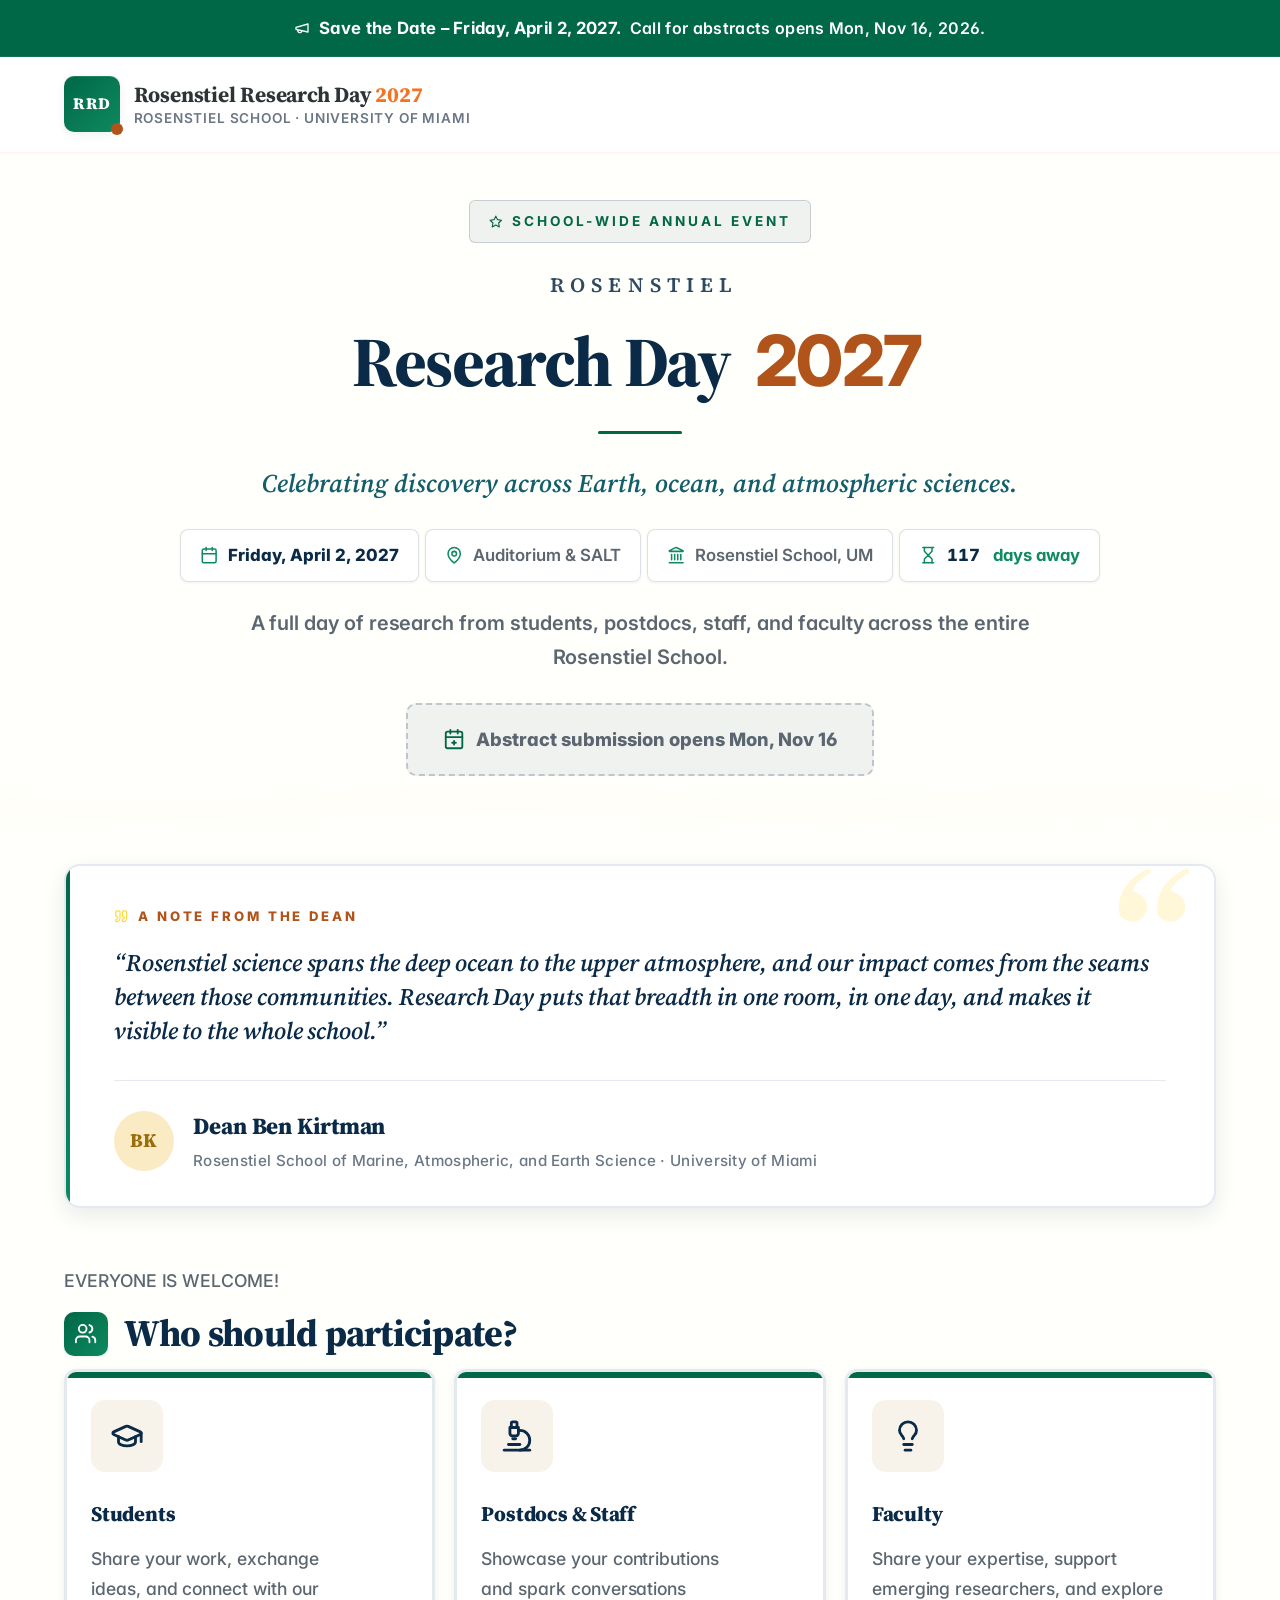
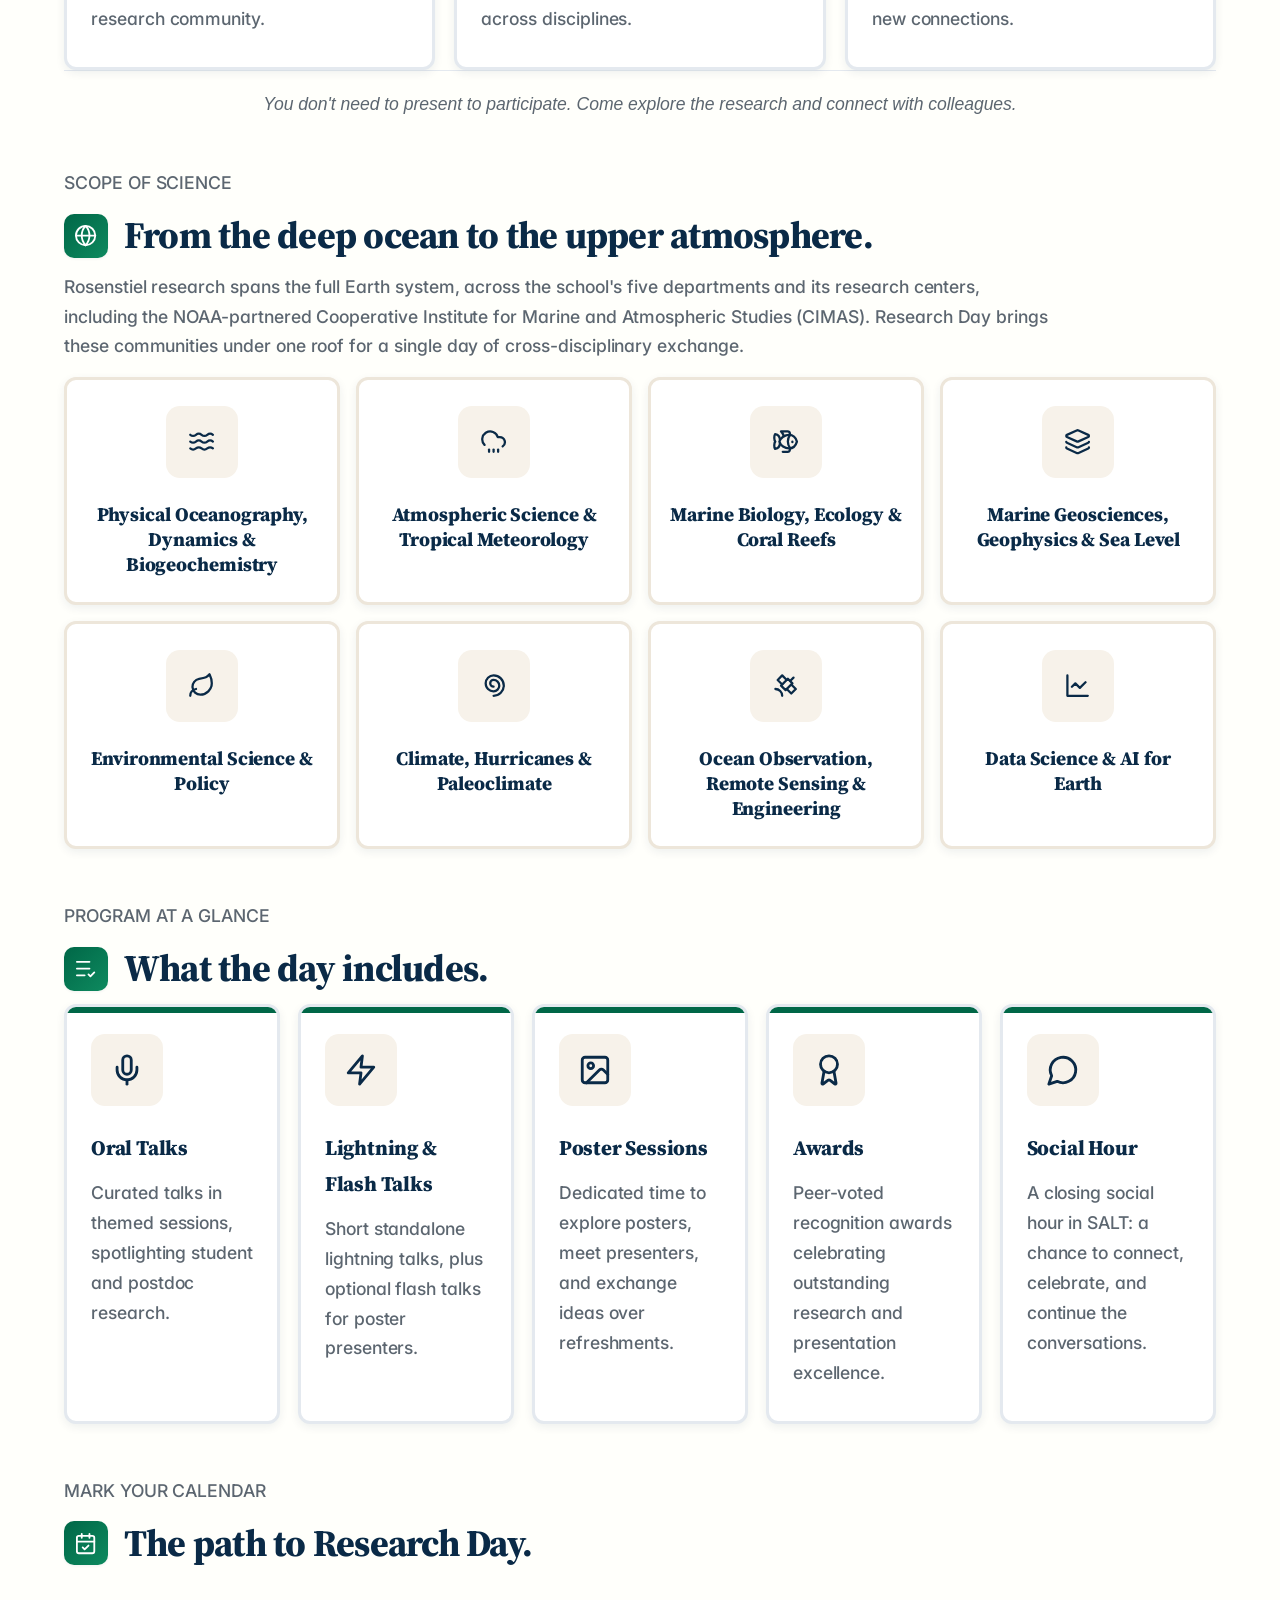
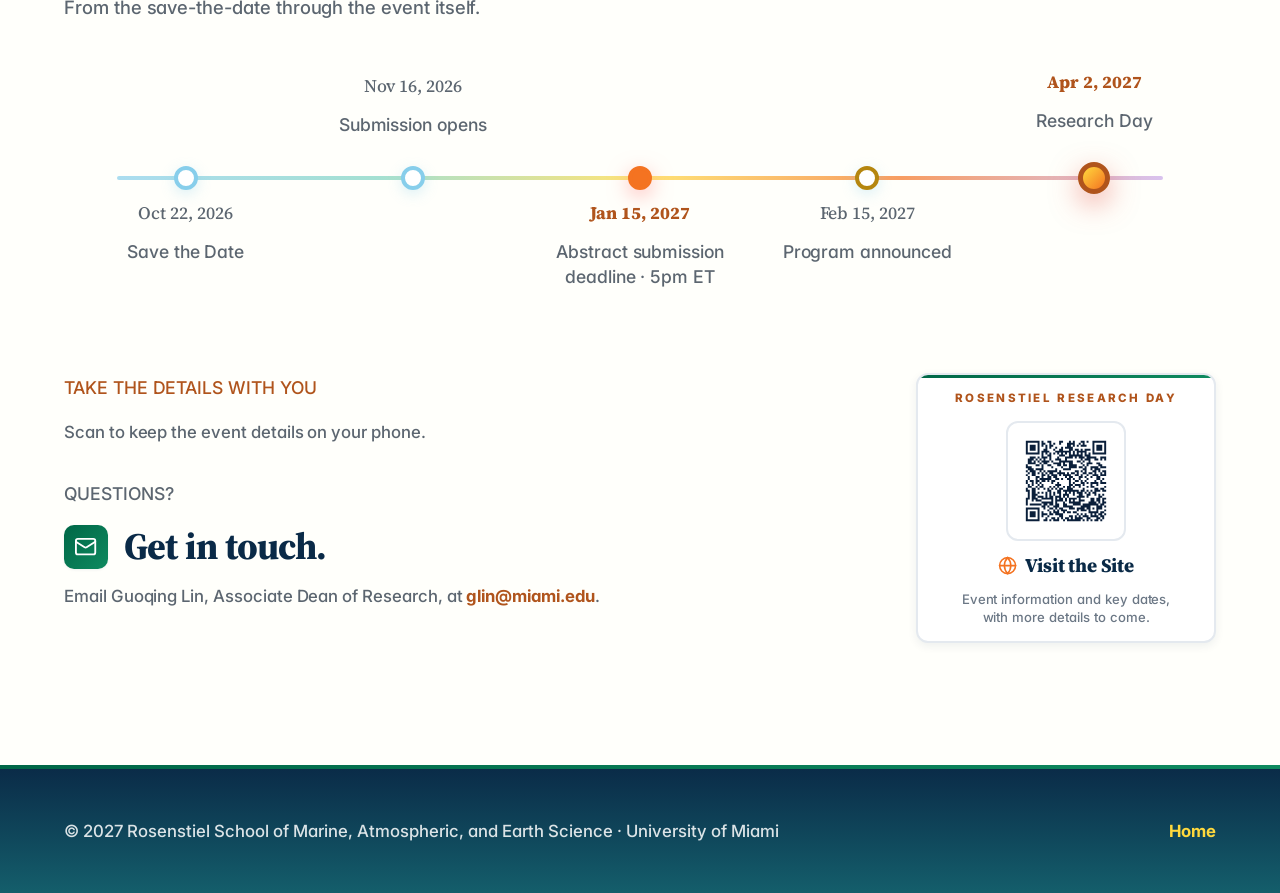
==== commit 0a178897: "Add files via upload" ====
--- a/index.html
+++ b/index.html
@@ -264,8 +264,8 @@
         </div>
         <div class="card card-lightning">
           <div class="card-icon"><svg viewBox="0 0 24 24" fill="none" stroke="currentColor" stroke-width="2" stroke-linecap="round" stroke-linejoin="round"><polygon points="13 2 3 14 12 14 11 22 21 10 12 10 13 2"/></svg></div>
-          <h3>Flash Talks</h3>
-          <p>Brief previews of poster research. Optional for poster presenters.</p>
+          <h3>Lightning &amp; Flash Talks</h3>
+          <p>Short standalone lightning talks, plus optional flash talks for poster presenters.</p>
         </div>
         <div class="card card-poster">
           <div class="card-icon"><svg viewBox="0 0 24 24" fill="none" stroke="currentColor" stroke-width="2" stroke-linecap="round" stroke-linejoin="round"><rect width="18" height="18" x="3" y="3" rx="2" ry="2"/><circle cx="9" cy="9" r="2"/><path d="m21 15-3.086-3.086a2 2 0 0 0-2.828 0L6 21"/></svg></div>
--- a/styles.css
+++ b/styles.css
@@ -2171,6 +2171,7 @@
 /* Reduce bottom padding in WHO section cards */
 .who-cards .card { padding-bottom: 1.1rem; }
 #who { padding-bottom: 0.4rem; }
+.cards-5 .card { padding-bottom: 1.1rem; }
 
 
 /* Countdown item inside hero-meta row */
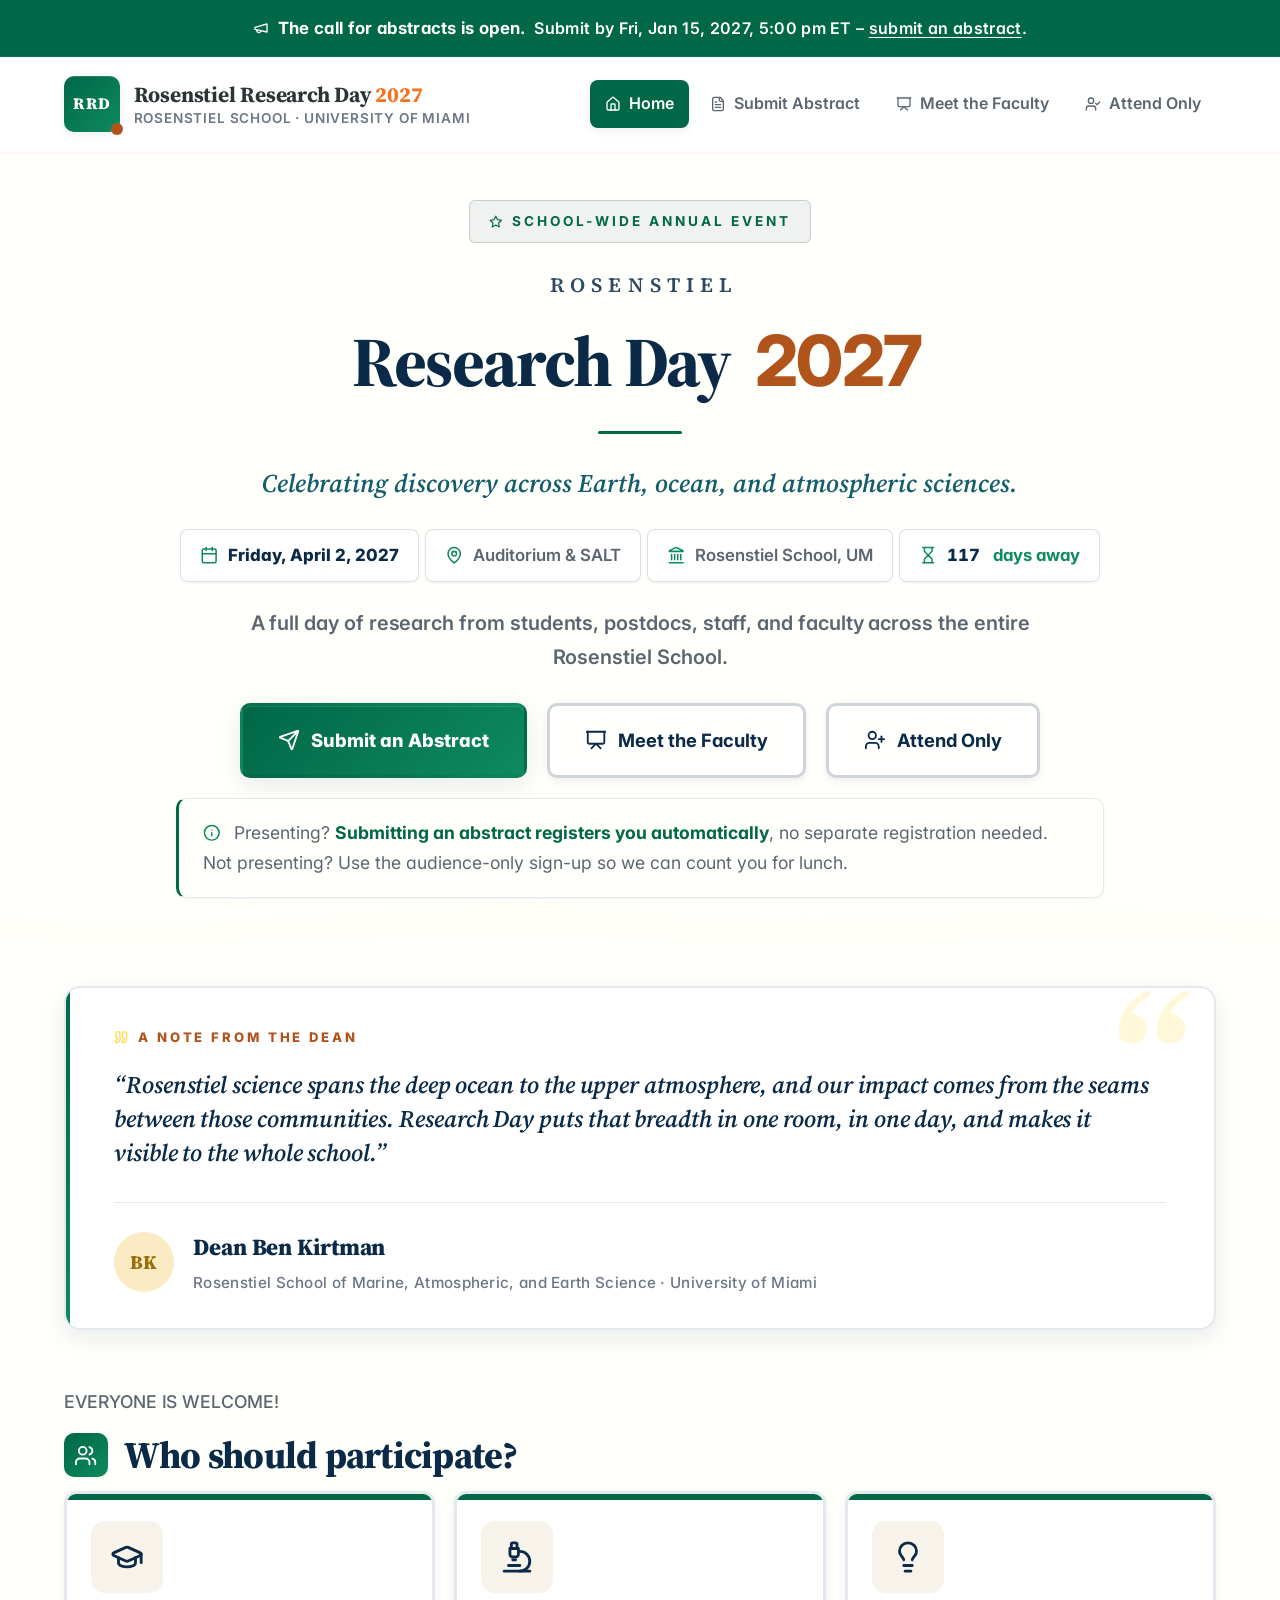
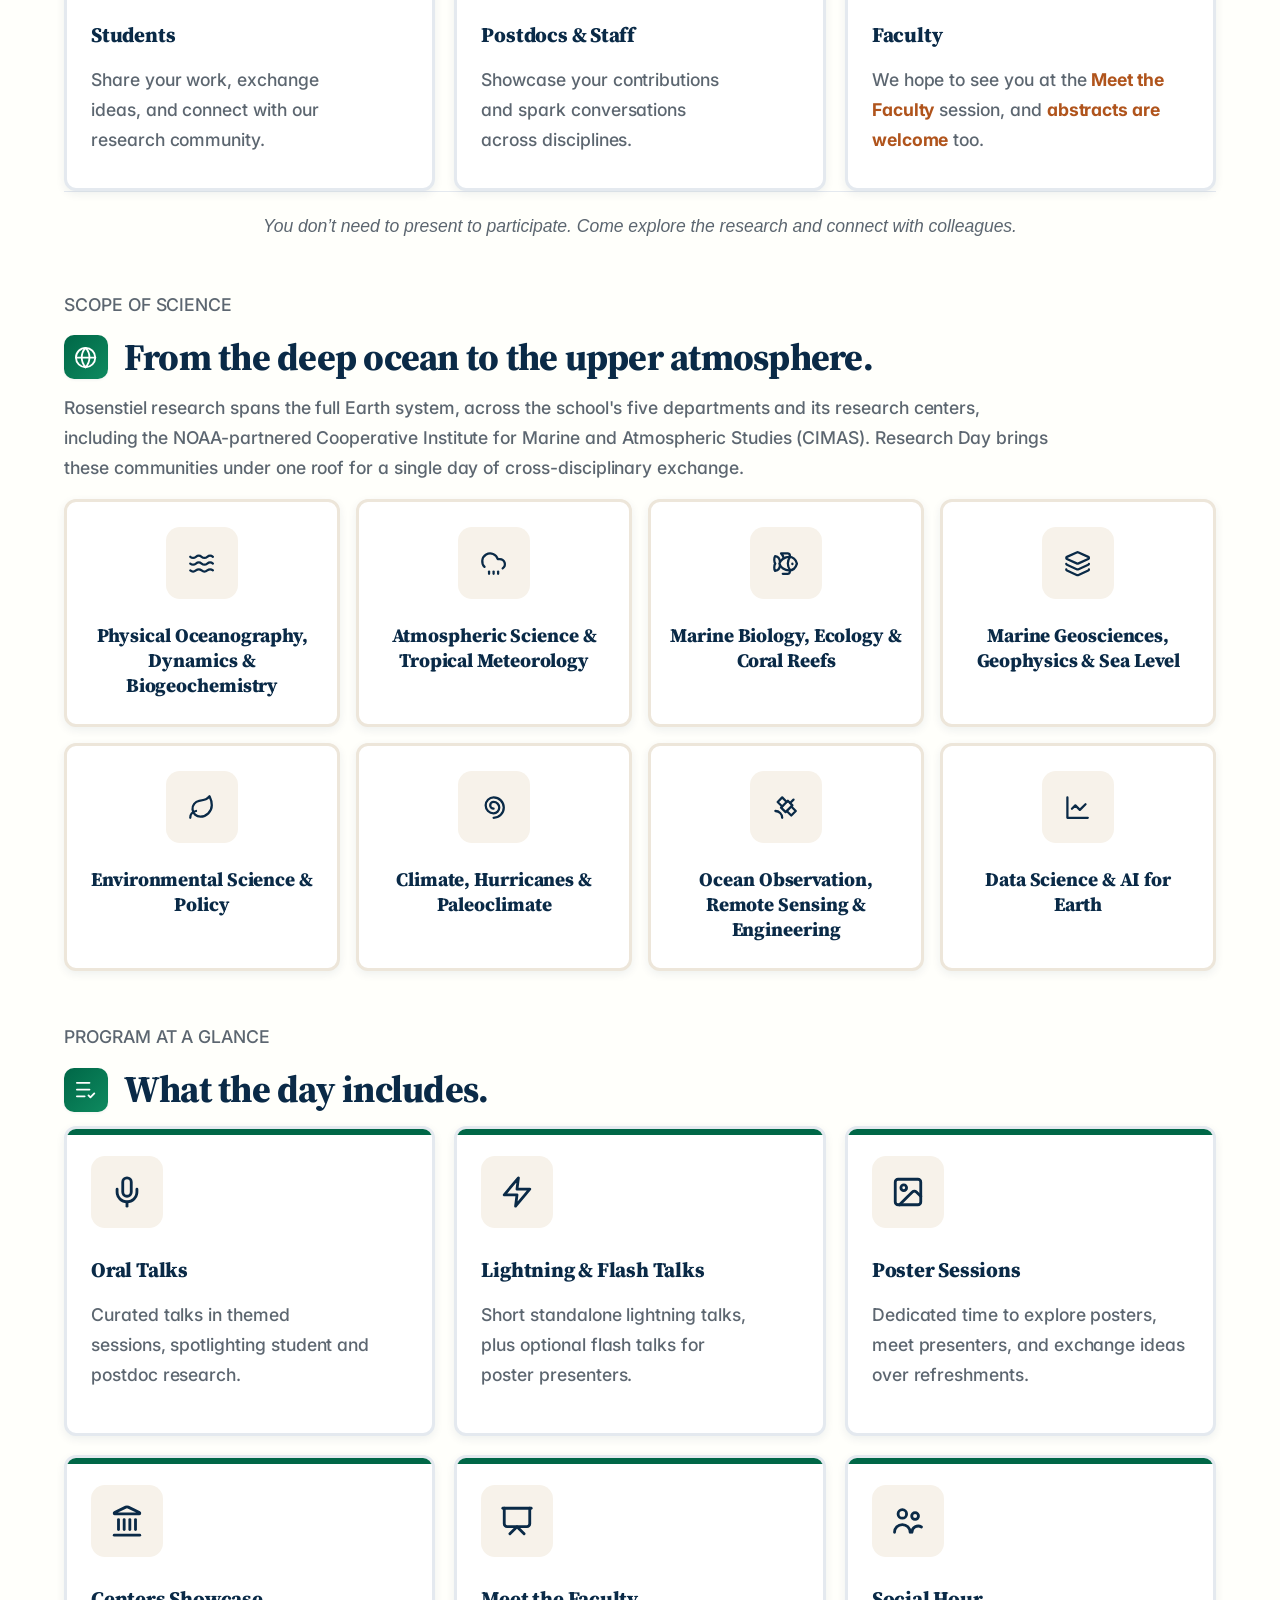
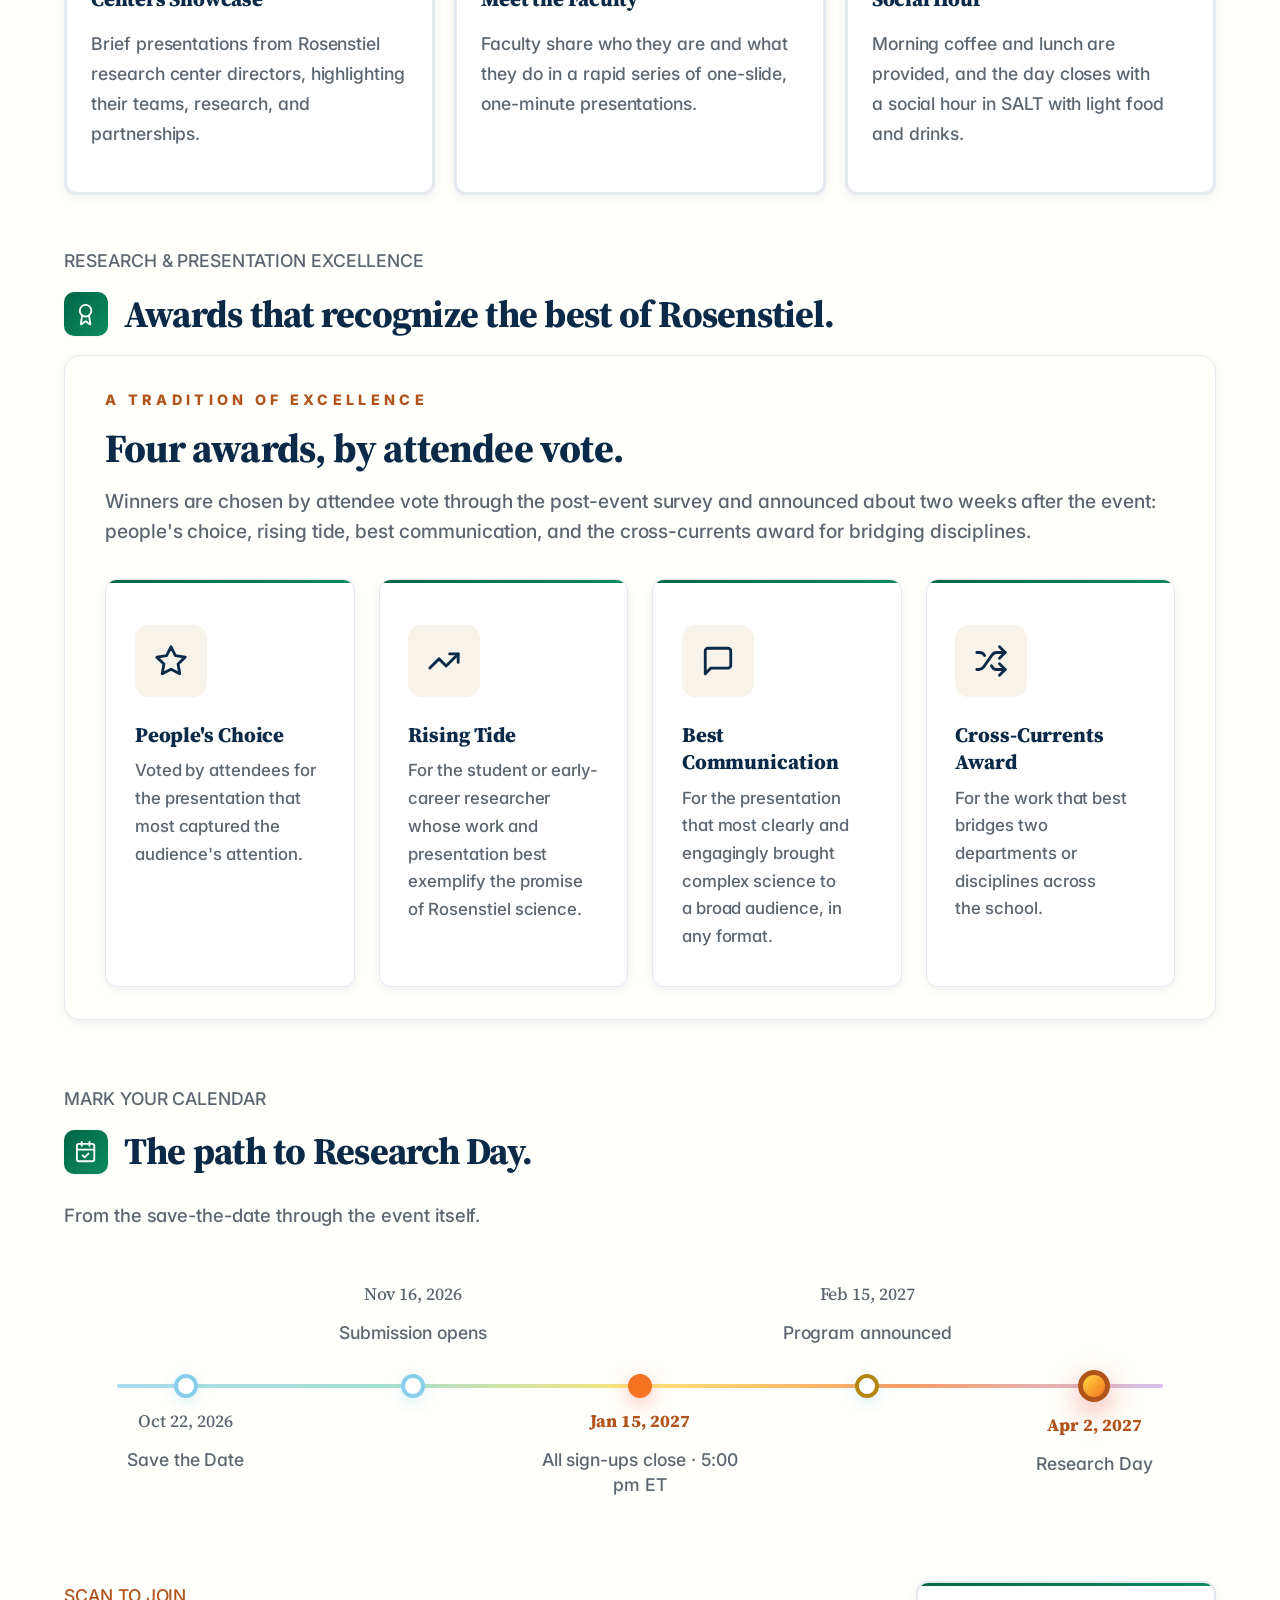
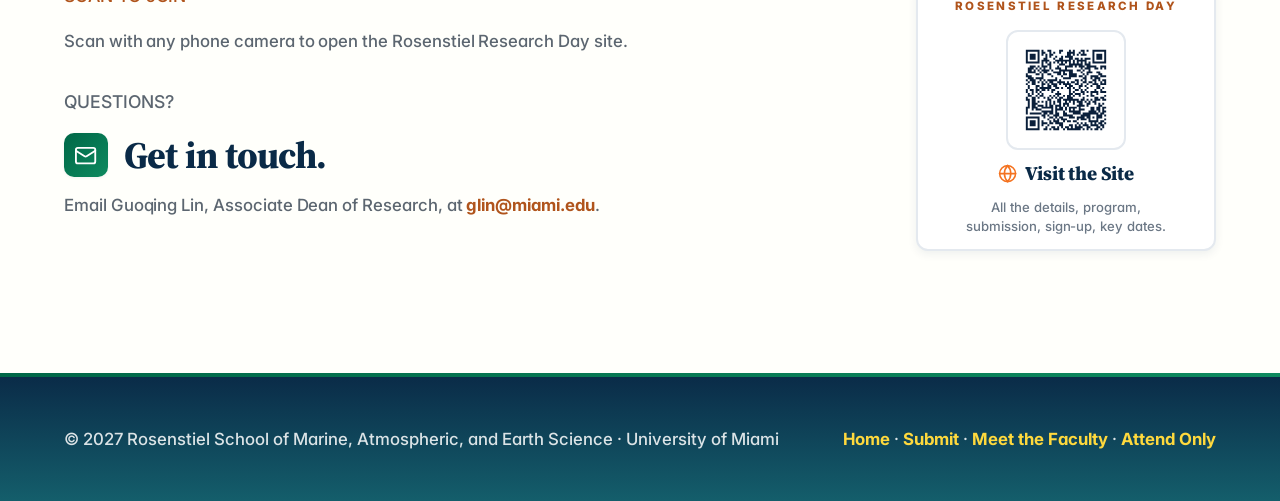
==== commit 6547e970: "Add files via upload" ====
--- a/index.html
+++ b/index.html
@@ -6,7 +6,7 @@
     3 = Program posted (Feb 15, 2027) · Program schedule goes live
   Change it in ALL FIVE html files, or the nav will disagree with itself.
 -->
-<html lang="en" data-phase="1">
+<html lang="en" data-phase="2">
 <head>
   <meta charset="UTF-8" />
   <meta name="viewport" content="width=device-width, initial-scale=1" />
@@ -31,18 +31,16 @@
     <symbol id="i-calendar-plus" viewBox="0 0 24 24"><path d="M8 2v4"/><path d="M16 2v4"/><rect width="18" height="18" x="3" y="4" rx="2"/><path d="M3 10h18"/><path d="M12 14v4"/><path d="M10 16h4"/></symbol>
     <symbol id="i-chalkboard-user" viewBox="0 0 24 24"><path d="M2 3h20"/><path d="M21 3v11a2 2 0 0 1-2 2H5a2 2 0 0 1-2-2V3"/><path d="m7 21 5-5 5 5"/></symbol>
     <symbol id="i-circle-dot" viewBox="0 0 24 24"><circle cx="12" cy="12" r="10"/><circle cx="12" cy="12" r="3"/></symbol>
-    <symbol id="i-clock" viewBox="0 0 24 24"><circle cx="12" cy="12" r="10"/><polyline points="12 6 12 12 16 14"/></symbol>
     <symbol id="i-door-open" viewBox="0 0 24 24"><path d="M13 4h3a2 2 0 0 1 2 2v14"/><path d="M2 20h3"/><path d="M13 20h9"/><path d="M10 12v.01"/><path d="M13 4.562v16.157a1 1 0 0 1-1.242.97L5.5 20.25a1 1 0 0 1-.5-.866V5.616a1 1 0 0 1 .78-.976l6-1.393a1 1 0 0 1 1.22.975"/></symbol>
     <symbol id="i-envelope" viewBox="0 0 24 24"><rect width="20" height="16" x="2" y="4" rx="2"/><path d="m22 7-8.97 5.7a1.94 1.94 0 0 1-2.06 0L2 7"/></symbol>
     <symbol id="i-file-alt" viewBox="0 0 24 24"><path d="M15 2H6a2 2 0 0 0-2 2v16a2 2 0 0 0 2 2h12a2 2 0 0 0 2-2V7Z"/><path d="M14 2v4a2 2 0 0 0 2 2h4"/><path d="M10 9H8"/><path d="M16 13H8"/><path d="M16 17H8"/></symbol>
-    <symbol id="i-glass-cheers" viewBox="0 0 24 24"><path d="M5.116 4.104A1 1 0 0 1 6.11 3h11.78a1 1 0 0 1 .994 1.105L17.19 20.21A2 2 0 0 1 15.2 22H8.8a2 2 0 0 1-2-1.79z"/><path d="M6 12a5 5 0 0 1 6 0 5 5 0 0 0 6 0"/></symbol>
+    <symbol id="i-mingle" viewBox="0 0 24 24"><circle cx="8" cy="7" r="3"/><circle cx="17" cy="8.5" r="2.4"/><path d="M2.5 20a5.5 5.5 0 0 1 11 0"/><path d="M14.8 20a4.4 4.4 0 0 1 6.7-3.8"/></symbol><symbol id="i-glass-cheers" viewBox="0 0 24 24"><path d="M5.116 4.104A1 1 0 0 1 6.11 3h11.78a1 1 0 0 1 .994 1.105L17.19 20.21A2 2 0 0 1 15.2 22H8.8a2 2 0 0 1-2-1.79z"/><path d="M6 12a5 5 0 0 1 6 0 5 5 0 0 0 6 0"/></symbol>
     <symbol id="i-globe" viewBox="0 0 24 24"><circle cx="12" cy="12" r="10"/><path d="M12 2a14.5 14.5 0 0 0 0 20 14.5 14.5 0 0 0 0-20"/><path d="M2 12h20"/></symbol>
     <symbol id="i-graduation-cap" viewBox="0 0 24 24"><path d="M21.42 10.922a1 1 0 0 0-.019-1.838L12.83 5.18a2 2 0 0 0-1.66 0L2.6 9.08a1 1 0 0 0 0 1.832l8.57 3.908a2 2 0 0 0 1.66 0z"/><path d="M22 10v6"/><path d="M6 12.5V16a6 3 0 0 0 12 0v-3.5"/></symbol>
     <symbol id="i-home" viewBox="0 0 24 24"><path d="M15 21v-8a1 1 0 0 0-1-1h-4a1 1 0 0 0-1 1v8"/><path d="M3 10a2 2 0 0 1 .709-1.528l7-5.999a2 2 0 0 1 2.582 0l7 5.999A2 2 0 0 1 21 10v9a2 2 0 0 1-2 2H5a2 2 0 0 1-2-2z"/></symbol>
     <symbol id="i-hourglass-half" viewBox="0 0 24 24"><path d="M5 22h14"/><path d="M5 2h14"/><path d="M17 22v-4.172a2 2 0 0 0-.586-1.414L12 12l-4.414 4.414A2 2 0 0 0 7 17.828V22"/><path d="M7 2v4.172a2 2 0 0 0 .586 1.414L12 12l4.414-4.414A2 2 0 0 0 17 6.172V2"/></symbol>
     <symbol id="i-info-circle" viewBox="0 0 24 24"><circle cx="12" cy="12" r="10"/><path d="M12 16v-4"/><path d="M12 8h.01"/></symbol>
     <symbol id="i-list-check" viewBox="0 0 24 24"><path d="M16 5H3"/><path d="M16 12H3"/><path d="M11 19H3"/><path d="m15 18 2 2 4-4"/></symbol>
-    <symbol id="i-message-circle" viewBox="0 0 24 24"><path d="M7.9 20A9 9 0 1 0 4 16.1L2 22Z"/></symbol>
     <symbol id="i-lightbulb" viewBox="0 0 24 24"><path d="M15 14c.2-1 .7-1.7 1.5-2.5 1-.9 1.5-2.2 1.5-3.5A6 6 0 0 0 6 8c0 1 .2 2.2 1.5 3.5.7.7 1.3 1.5 1.5 2.5"/><path d="M9 18h6"/><path d="M10 22h4"/></symbol>
     <symbol id="i-microscope" viewBox="0 0 24 24"><path d="M6 18h8"/><path d="M3 22h18"/><path d="M14 22a7 7 0 1 0 0-14h-1"/><path d="M9 14h2"/><path d="M9 12a2 2 0 0 1-2-2V6h6v4a2 2 0 0 1-2 2Z"/><path d="M12 6V3a1 1 0 0 0-1-1H9a1 1 0 0 0-1 1v3"/></symbol>
     <symbol id="i-lock" viewBox="0 0 24 24"><rect width="18" height="11" x="3" y="11" rx="2" ry="2"/><path d="M7 11V7a5 5 0 0 1 10 0v4"/></symbol>
@@ -86,8 +84,8 @@
         <a href="index.html" class="active"><svg class="ico" aria-hidden="true"><use href="#i-home"/></svg> Home</a>
         <a href="program.html" class="p3-link"><svg class="ico" aria-hidden="true"><use href="#i-calendar-alt"/></svg> Program <span class="nav-chip until-p3">Feb 15</span></a>
         <a href="submit.html" class="p2-link"><svg class="ico" aria-hidden="true"><use href="#i-file-alt"/></svg> Submit Abstract <span class="nav-chip until-p2">Nov 16</span></a>
-        <a href="faculty.html" class="p2-link"><svg class="ico" aria-hidden="true"><use href="#i-chalkboard-user"/></svg> Faculty <span class="nav-chip until-p2">Nov 16</span></a>
-        <a href="register.html" class="p2-link"><svg class="ico" aria-hidden="true"><use href="#i-user-check"/></svg> Attend Only <span class="nav-chip until-p2">Nov 16</span></a>
+        <a href="faculty.html" class="p2-link"><svg class="ico" aria-hidden="true"><use href="#i-chalkboard-user"/></svg> Meet the Faculty <span class="nav-chip until-p2">Nov 16</span></a>
+        <a href="attend.html" class="p2-link"><svg class="ico" aria-hidden="true"><use href="#i-user-check"/></svg> Attend Only <span class="nav-chip until-p2">Nov 16</span></a>
       </nav>
     </div>
   </header>
@@ -123,7 +121,8 @@
 
         <div class="cta-row">
           <a class="btn btn-primary when-p2" href="submit.html"><svg class="ico" aria-hidden="true"><use href="#i-paper-plane"/></svg> Submit an Abstract</a>
-          <a class="btn btn-secondary when-p2" href="register.html"><svg class="ico" aria-hidden="true"><use href="#i-user-plus"/></svg> Attend Only</a>
+          <a class="btn btn-secondary when-p2" href="faculty.html"><svg class="ico" aria-hidden="true"><use href="#i-chalkboard-user"/></svg> Meet the Faculty</a>
+          <a class="btn btn-secondary when-p2" href="attend.html"><svg class="ico" aria-hidden="true"><use href="#i-user-plus"/></svg> Attend Only</a>
           <span class="btn btn-pending until-p2"><svg class="ico" aria-hidden="true"><use href="#i-calendar-plus"/></svg> Abstract submission opens Mon, Nov 16</span>
         </div>
 
@@ -167,19 +166,6 @@
           </div>
         </div>
       </div>
-    </section>
-
-    <!-- ABOUT — held back in Phase 1; the hero lede already says this -->
-    <section class="container section reveal when-p2">
-      <p class="section-kicker">About the Day</p>
-      <h2><span class="section-icon"><svg class="ico" aria-hidden="true"><use href="#i-info-circle"/></svg></span> One day. The whole school.</h2>
-      <p class="dropcap" style="font-size:1.12rem;">
-        Rosenstiel Research Day is the annual school-wide gathering of the
-        Rosenstiel School of Marine, Atmospheric, and Earth Science. For one day,
-        students, postdocs, staff, and faculty come together for a full program of
-        oral presentations, flash talks, and dedicated poster sessions spanning
-        the school's science, from the deep ocean to the upper atmosphere.
-      </p>
     </section>
 
     <!-- WHO -->
@@ -200,11 +186,12 @@
         <div class="card">
           <div class="card-icon"><svg class="ico" aria-hidden="true"><use href="#i-lightbulb"/></svg></div>
           <h3>Faculty</h3>
-          <p>Share your expertise, support emerging researchers, and explore new connections.</p>
-        </div>
-      </div>
-      <p class="who-note">You don't need to present to participate. Come explore the research and connect with colleagues.</p>
-    </section>
+          <p><span class="until-p2">Share your expertise, support emerging researchers, and explore new connections.</span><span class="when-p2">We hope to see you at the <a href="faculty.html">Meet the Faculty</a> session, and <a href="submit.html">abstracts are welcome</a> too.</span></p>
+        </div>
+      </div>
+      <p class="who-note">You don’t need to present to participate. Come explore the research and connect with colleagues.</p>
+    </section>
+
 
     <!-- SCOPE OF SCIENCE -->
     <section class="container section reveal">
@@ -256,7 +243,7 @@
     <section class="container section reveal">
       <p class="section-kicker">Program at a Glance</p>
       <h2><span class="section-icon"><svg class="ico" aria-hidden="true"><use href="#i-list-check"/></svg></span> What the day includes.</h2>
-      <div class="cards cards-5">
+      <div class="cards cards-6">
         <div class="card card-oral">
           <div class="card-icon"><svg viewBox="0 0 24 24" fill="none" stroke="currentColor" stroke-width="2" stroke-linecap="round" stroke-linejoin="round"><path d="M12 2a3 3 0 0 0-3 3v7a3 3 0 0 0 6 0V5a3 3 0 0 0-3-3Z"/><path d="M19 10v2a7 7 0 0 1-14 0v-2"/><line x1="12" x2="12" y1="19" y2="22"/></svg></div>
           <h3>Oral Talks</h3>
@@ -272,15 +259,59 @@
           <h3>Poster Sessions</h3>
           <p>Dedicated time to explore posters, meet presenters, and exchange ideas over refreshments.</p>
         </div>
-        <div class="card card-award">
-          <div class="card-icon"><svg class="ico" aria-hidden="true"><use href="#i-award"/></svg></div>
-          <h3>Awards</h3>
-          <p>Peer-voted recognition awards celebrating outstanding research and presentation excellence.</p>
+        <div class="card card-centers">
+          <div class="card-icon"><svg class="ico" aria-hidden="true"><use href="#i-university"/></svg></div>
+          <h3>Centers Showcase</h3>
+          <p>Brief presentations from Rosenstiel research center directors, highlighting their teams, research, and partnerships.</p>
+        </div>
+        <div class="card card-faculty">
+          <div class="card-icon"><svg class="ico" aria-hidden="true"><use href="#i-chalkboard-user"/></svg></div>
+          <h3>Meet the Faculty</h3>
+          <p>Faculty share who they are and what they do in a rapid series of one-slide, one-minute presentations.</p>
         </div>
         <div class="card card-social">
-          <div class="card-icon"><svg class="ico" aria-hidden="true"><use href="#i-message-circle"/></svg></div>
+          <div class="card-icon"><svg class="ico" aria-hidden="true"><use href="#i-mingle"/></svg></div>
           <h3>Social Hour</h3>
-          <p>A closing social hour in SALT: a chance to connect, celebrate, and continue the conversations.</p>
+          <p>Morning coffee and lunch are provided, and the day closes with a social hour in SALT with light food and drinks.</p>
+        </div>
+      </div>
+    </section>
+
+    <!-- AWARDS WALL — announced when abstract submission opens (phase 2) -->
+    <section class="container section reveal when-p2">
+      <p class="section-kicker">Research &amp; Presentation Excellence</p>
+      <h2><span class="section-icon"><svg class="ico" aria-hidden="true"><use href="#i-award"/></svg></span> Awards that recognize the best of Rosenstiel.</h2>
+
+      <div class="awards-wall">
+        <div class="awards-wall-header">
+          <p class="awards-wall-kicker">A Tradition of Excellence</p>
+          <h3 class="awards-wall-title">Four awards, by attendee vote.</h3>
+          <p class="awards-wall-sub">
+            Winners are chosen by attendee vote through the post-event survey and
+            announced about two weeks after the event: people's choice, rising tide, best communication, and the cross-currents award for bridging disciplines.
+          </p>
+        </div>
+        <div class="awards-grid">
+          <div class="award-card">
+            <div class="award-icon"><svg viewBox="0 0 24 24" fill="none" stroke="currentColor" stroke-width="2" stroke-linecap="round" stroke-linejoin="round"><polygon points="12 2 15.09 8.26 22 9.27 17 14.14 18.18 21.02 12 17.77 5.82 21.02 7 14.14 2 9.27 8.91 8.26 12 2"/></svg></div>
+            <h4 class="award-name">People's Choice</h4>
+            <p class="award-desc">Voted by attendees for the presentation that most captured the audience's attention.</p>
+          </div>
+          <div class="award-card">
+            <div class="award-icon"><svg viewBox="0 0 24 24" fill="none" stroke="currentColor" stroke-width="2" stroke-linecap="round" stroke-linejoin="round"><polyline points="22 7 13.5 15.5 8.5 10.5 2 17"/><polyline points="16 7 22 7 22 13"/></svg></div>
+            <h4 class="award-name">Rising Tide</h4>
+            <p class="award-desc">For the student or early-career researcher whose work and presentation best exemplify the promise of Rosenstiel science.</p>
+          </div>
+          <div class="award-card">
+            <div class="award-icon"><svg viewBox="0 0 24 24" fill="none" stroke="currentColor" stroke-width="2" stroke-linecap="round" stroke-linejoin="round"><path d="M21 15a2 2 0 0 1-2 2H7l-4 4V5a2 2 0 0 1 2-2h14a2 2 0 0 1 2 2z"/></svg></div>
+            <h4 class="award-name">Best Communication</h4>
+            <p class="award-desc">For the presentation that most clearly and engagingly brought complex science to a broad audience, in any format.</p>
+          </div>
+          <div class="award-card">
+            <div class="award-icon"><svg viewBox="0 0 24 24" fill="none" stroke="currentColor" stroke-width="2" stroke-linecap="round" stroke-linejoin="round"><path d="M2 18h1.4c1.3 0 2.5-.6 3.3-1.7l6.1-8.6c.7-1.1 2-1.7 3.3-1.7H22"/><path d="m18 2 4 4-4 4"/><path d="M2 6h1.9c1.5 0 2.9.9 3.6 2.2"/><path d="M22 18h-5.9c-1.3 0-2.6-.7-3.3-1.8l-.5-.8"/><path d="m18 14 4 4-4 4"/></svg></div>
+            <h4 class="award-name">Cross-Currents Award</h4>
+            <p class="award-desc">For the work that best bridges two departments or disciplines across the school.</p>
+          </div>
         </div>
       </div>
     </section>
@@ -310,32 +341,11 @@
               <p class="timeline-sub">Submission opens</p>
             </div>
           </li>
-          <li class="timeline-node when-p2" data-kind="reminder">
-            <div class="timeline-dot" aria-hidden="true"></div>
-            <div class="timeline-label-block">
-              <p class="timeline-label">Dec 15, 2026</p>
-              <p class="timeline-sub">Reminder #1</p>
-            </div>
-          </li>
-          <li class="timeline-node when-p2" data-kind="reminder">
-            <div class="timeline-dot" aria-hidden="true"></div>
-            <div class="timeline-label-block">
-              <p class="timeline-label">Jan 12, 2027</p>
-              <p class="timeline-sub">Reminder #2</p>
-            </div>
-          </li>
           <li class="timeline-node" data-kind="deadline">
             <div class="timeline-dot" aria-hidden="true"></div>
             <div class="timeline-label-block">
               <p class="timeline-label">Jan 15, 2027</p>
-              <p class="timeline-sub"><span class="until-p2">Abstract submission deadline · 5pm ET</span><span class="when-p2">Abstract &amp; faculty sign-up deadline · 5pm ET</span></p>
-            </div>
-          </li>
-          <li class="timeline-node when-p2" data-kind="confirm">
-            <div class="timeline-dot" aria-hidden="true"></div>
-            <div class="timeline-label-block">
-              <p class="timeline-label">Jan 15, 2027</p>
-              <p class="timeline-sub">Audience sign-up closes · titles finalized</p>
+              <p class="timeline-sub"><span class="until-p2">Abstract submission closes · 5:00 pm ET</span><span class="when-p2">All sign-ups close · 5:00 pm ET</span></p>
             </div>
           </li>
           <li class="timeline-node" data-kind="finalize">
@@ -359,62 +369,20 @@
       <ul class="keydates is-fallback">
         <li><span class="date"><svg class="ico" aria-hidden="true"><use href="#i-circle-dot"/></svg> Thu, Oct 22, 2026</span><span class="label">Save the Date – Rosenstiel Research Day</span></li>
         <li><span class="date"><svg class="ico" aria-hidden="true"><use href="#i-door-open"/></svg> Mon, Nov 16, 2026</span><span class="label">Abstract submission opens</span></li>
-        <li class="when-p2"><span class="date"><svg class="ico" aria-hidden="true"><use href="#i-bell"/></svg> Tue, Dec 15, 2026</span><span class="label">Reminder #1 to school</span></li>
-        <li class="when-p2"><span class="date"><svg class="ico" aria-hidden="true"><use href="#i-bell"/></svg> Tue, Jan 12, 2027</span><span class="label">Reminder #2 to school</span></li>
-        <li class="is-deadline"><span class="date"><svg class="ico" aria-hidden="true"><use href="#i-lock"/></svg> Fri, Jan 15, 2027 · 5:00 pm ET</span><span class="label"><span class="until-p2">Abstract submission closes</span><span class="when-p2">Abstract submission and faculty sign-up close</span></span></li>
-        <li class="when-p2"><span class="date"><svg class="ico" aria-hidden="true"><use href="#i-lock"/></svg> Fri, Jan 15, 2027</span><span class="label">Audience sign-up closes; titles finalized</span></li>
+        <li class="is-deadline"><span class="date"><svg class="ico" aria-hidden="true"><use href="#i-lock"/></svg> Fri, Jan 15, 2027 · 5:00 pm ET</span><span class="label"><span class="until-p2">Abstract submission closes</span><span class="when-p2">All sign-ups close</span></span></li>
         <li><span class="date"><svg class="ico" aria-hidden="true"><use href="#i-bullhorn"/></svg> Mon, Feb 15, 2027</span><span class="label">Program announced</span></li>
         <li class="is-event"><span class="date"><svg class="ico" aria-hidden="true"><use href="#i-glass-cheers"/></svg> Fri, Apr 2, 2027</span><span class="label">Rosenstiel Research Day</span></li>
       </ul>
     </section>
-
-    <!-- AWARDS WALL — announced when abstract submission opens (phase 2) -->
-    <section class="container section reveal when-p2">
-      <p class="section-kicker">Research &amp; Presentation Excellence</p>
-      <h2><span class="section-icon"><svg class="ico" aria-hidden="true"><use href="#i-award"/></svg></span> Awards that recognize the best of Rosenstiel.</h2>
-
-      <div class="awards-wall">
-        <div class="awards-wall-header">
-          <p class="awards-wall-kicker">A Tradition of Excellence</p>
-          <h3 class="awards-wall-title">Four awards, by attendee vote.</h3>
-          <p class="awards-wall-sub">
-            Winners are chosen by attendee vote through the post-event survey and
-            announced about two weeks after the event – people's choice, best oral presentation, best poster, and the cross-currents award for bridging disciplines.
-          </p>
-        </div>
-        <div class="awards-grid">
-          <div class="award-card">
-            <div class="award-icon"><svg viewBox="0 0 24 24" fill="none" stroke="currentColor" stroke-width="2" stroke-linecap="round" stroke-linejoin="round"><polygon points="12 2 15.09 8.26 22 9.27 17 14.14 18.18 21.02 12 17.77 5.82 21.02 7 14.14 2 9.27 8.91 8.26 12 2"/></svg></div>
-            <h4 class="award-name">People's Choice</h4>
-            <p class="award-desc">Voted by attendees for the presentation that most captured the audience's attention.</p>
-          </div>
-          <div class="award-card">
-            <div class="award-icon"><svg viewBox="0 0 24 24" fill="none" stroke="currentColor" stroke-width="2" stroke-linecap="round" stroke-linejoin="round"><path d="M12 2a3 3 0 0 0-3 3v7a3 3 0 0 0 6 0V5a3 3 0 0 0-3-3Z"/><path d="M19 10v2a7 7 0 0 1-14 0v-2"/><line x1="12" x2="12" y1="19" y2="22"/></svg></div>
-            <h4 class="award-name">Best Oral Presentation</h4>
-            <p class="award-desc">For the oral talk that best combined scientific excellence with clear communication.</p>
-          </div>
-          <div class="award-card">
-            <div class="award-icon"><svg viewBox="0 0 24 24" fill="none" stroke="currentColor" stroke-width="2" stroke-linecap="round" stroke-linejoin="round"><rect width="18" height="18" x="3" y="3" rx="2" ry="2"/><circle cx="9" cy="9" r="2"/><path d="m21 15-3.086-3.086a2 2 0 0 0-2.828 0L6 21"/></svg></div>
-            <h4 class="award-name">Best Poster</h4>
-            <p class="award-desc">For the poster that pairs scientific depth with standout clarity and discussion.</p>
-          </div>
-          <div class="award-card">
-            <div class="award-icon"><svg viewBox="0 0 24 24" fill="none" stroke="currentColor" stroke-width="2" stroke-linecap="round" stroke-linejoin="round"><path d="M2 18h1.4c1.3 0 2.5-.6 3.3-1.7l6.1-8.6c.7-1.1 2-1.7 3.3-1.7H22"/><path d="m18 2 4 4-4 4"/><path d="M2 6h1.9c1.5 0 2.9.9 3.6 2.2"/><path d="M22 18h-5.9c-1.3 0-2.6-.7-3.3-1.8l-.5-.8"/><path d="m18 14 4 4-4 4"/></svg></div>
-            <h4 class="award-name">Cross-Currents Award</h4>
-            <p class="award-desc">For the work that best bridges two departments or disciplines across the school.</p>
-          </div>
-        </div>
-      </div>
-    </section>
-
-
 
     <!-- CONTACT + QR (side by side) -->
     <section class="container section reveal">
       <div class="contact-row">
         <div class="contact-text">
-          <p class="section-kicker" style="color:var(--deep-coral);">Take the details with you</p>
-          <p style="font-size:1.05rem;">Scan to keep the event details on your phone.</p>
+          <p class="section-kicker" style="color:var(--deep-coral);">Scan to Join</p>
+          <p style="font-size:1.05rem;">
+            Scan with any phone camera to open the Rosenstiel Research Day site.
+          </p>
 
           <p class="section-kicker" style="margin-top:2rem;">Questions?</p>
           <h2><span class="section-icon"><svg class="ico" aria-hidden="true"><use href="#i-envelope"/></svg></span> Get in touch.</h2>
@@ -430,7 +398,7 @@
             <img src="qr-main.svg" alt="QR code linking to the Rosenstiel Research Day 2027 site" />
           </div>
           <p class="qr-label"><svg class="ico" aria-hidden="true"><use href="#i-globe"/></svg> Visit the Site</p>
-          <p class="qr-sub">Event information and key dates, with more details to come.</p>
+          <p class="qr-sub">All the details, program, submission, sign-up, key dates.</p>
         </a>
       </div>
     </section>
@@ -445,7 +413,7 @@
     <div class="accent-bar"></div>
     <div class="container footer-inner">
       <p>&copy; 2027 Rosenstiel School of Marine, Atmospheric, and Earth Science · University of Miami</p>
-      <p><a href="index.html">Home</a><span class="when-p3"> · <a href="program.html">Program</a></span><span class="when-p2"> · <a href="submit.html">Submit</a> · <a href="faculty.html">Faculty</a> · <a href="register.html">Attend Only</a></span></p>
+      <p><a href="index.html">Home</a><span class="when-p3"> · <a href="program.html">Program</a></span><span class="when-p2"> · <a href="submit.html">Submit</a> · <a href="faculty.html">Meet the Faculty</a> · <a href="attend.html">Attend Only</a></span></p>
     </div>
   </footer>
 
@@ -482,6 +450,7 @@
       setInterval(update, 60000); // re-check every minute; catches midnight without a page refresh
     })();
 
+
     // Scroll reveal (progressive enhancement)
     (function () {
       if (!('IntersectionObserver' in window)) return;
--- a/styles.css
+++ b/styles.css
@@ -670,7 +670,7 @@
   margin: 0;
   font-size: 1.3rem;
   color: var(--ink-soft);
-  max-width: 65ch;
+  max-width: none;
   line-height: 1.7;
   font-weight: 600;
 }
@@ -1177,7 +1177,7 @@
 .awards-wall-sub {
   color: var(--ink-soft);
   font-size: 1.2rem;
-  max-width: 60ch;
+  max-width: none;
   margin: 0;
   line-height: 1.6;
   font-weight: 500;
@@ -1870,6 +1870,11 @@
 [data-phase="3"] .until-p2,
 [data-phase="3"] .until-p3 { display: none !important; }
 
+/* When a callout immediately follows a hidden until-p2 element (phase 2/3),
+   pull it up to remove the orphaned section top-padding gap. */
+[data-phase="2"] .until-p2 + .callout,
+[data-phase="3"] .until-p2 + .callout { margin-top: -1.75rem; }
+
 /* --- nav: a section that isn't live yet is muted and dated --- */
 /* Date pills in the nav ("NOV 2", "FEB 1") are HIDDEN — Guoqing found them
    confusing. To bring them back, change the display below to inline-flex.
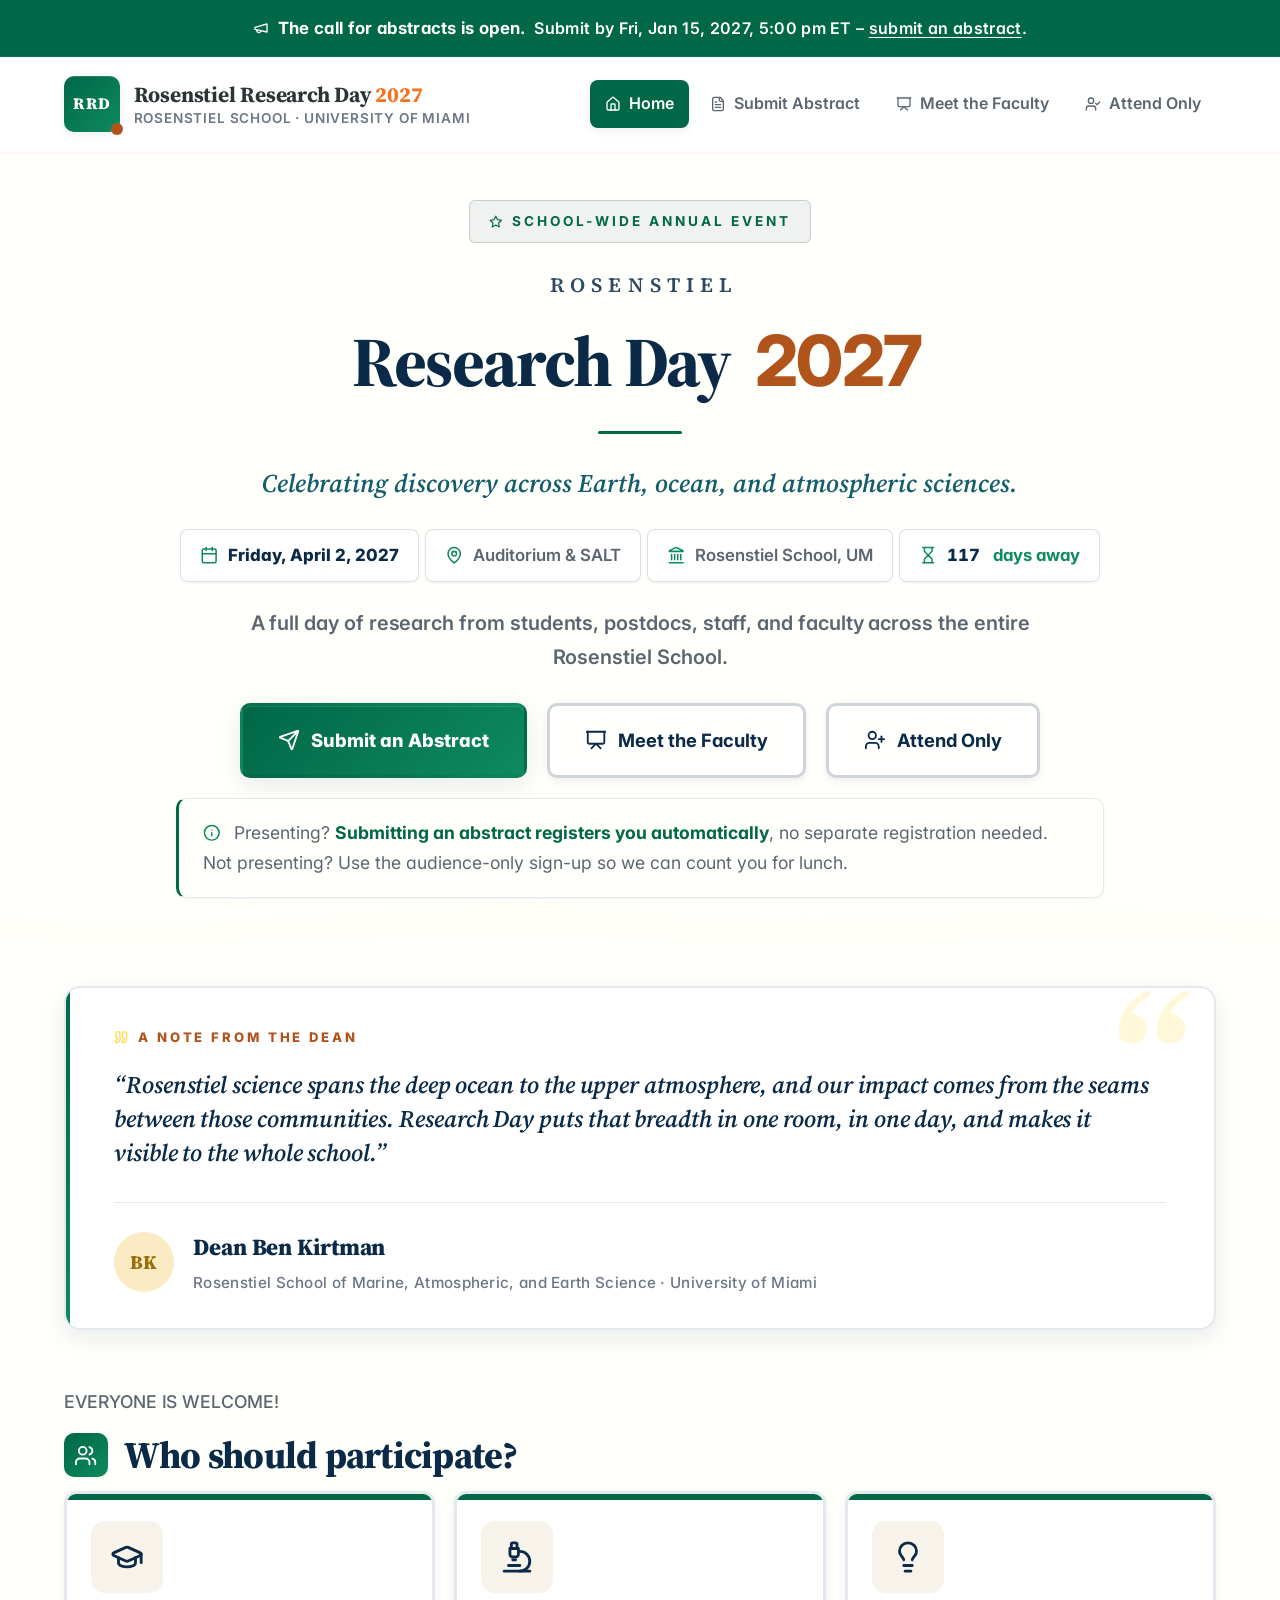
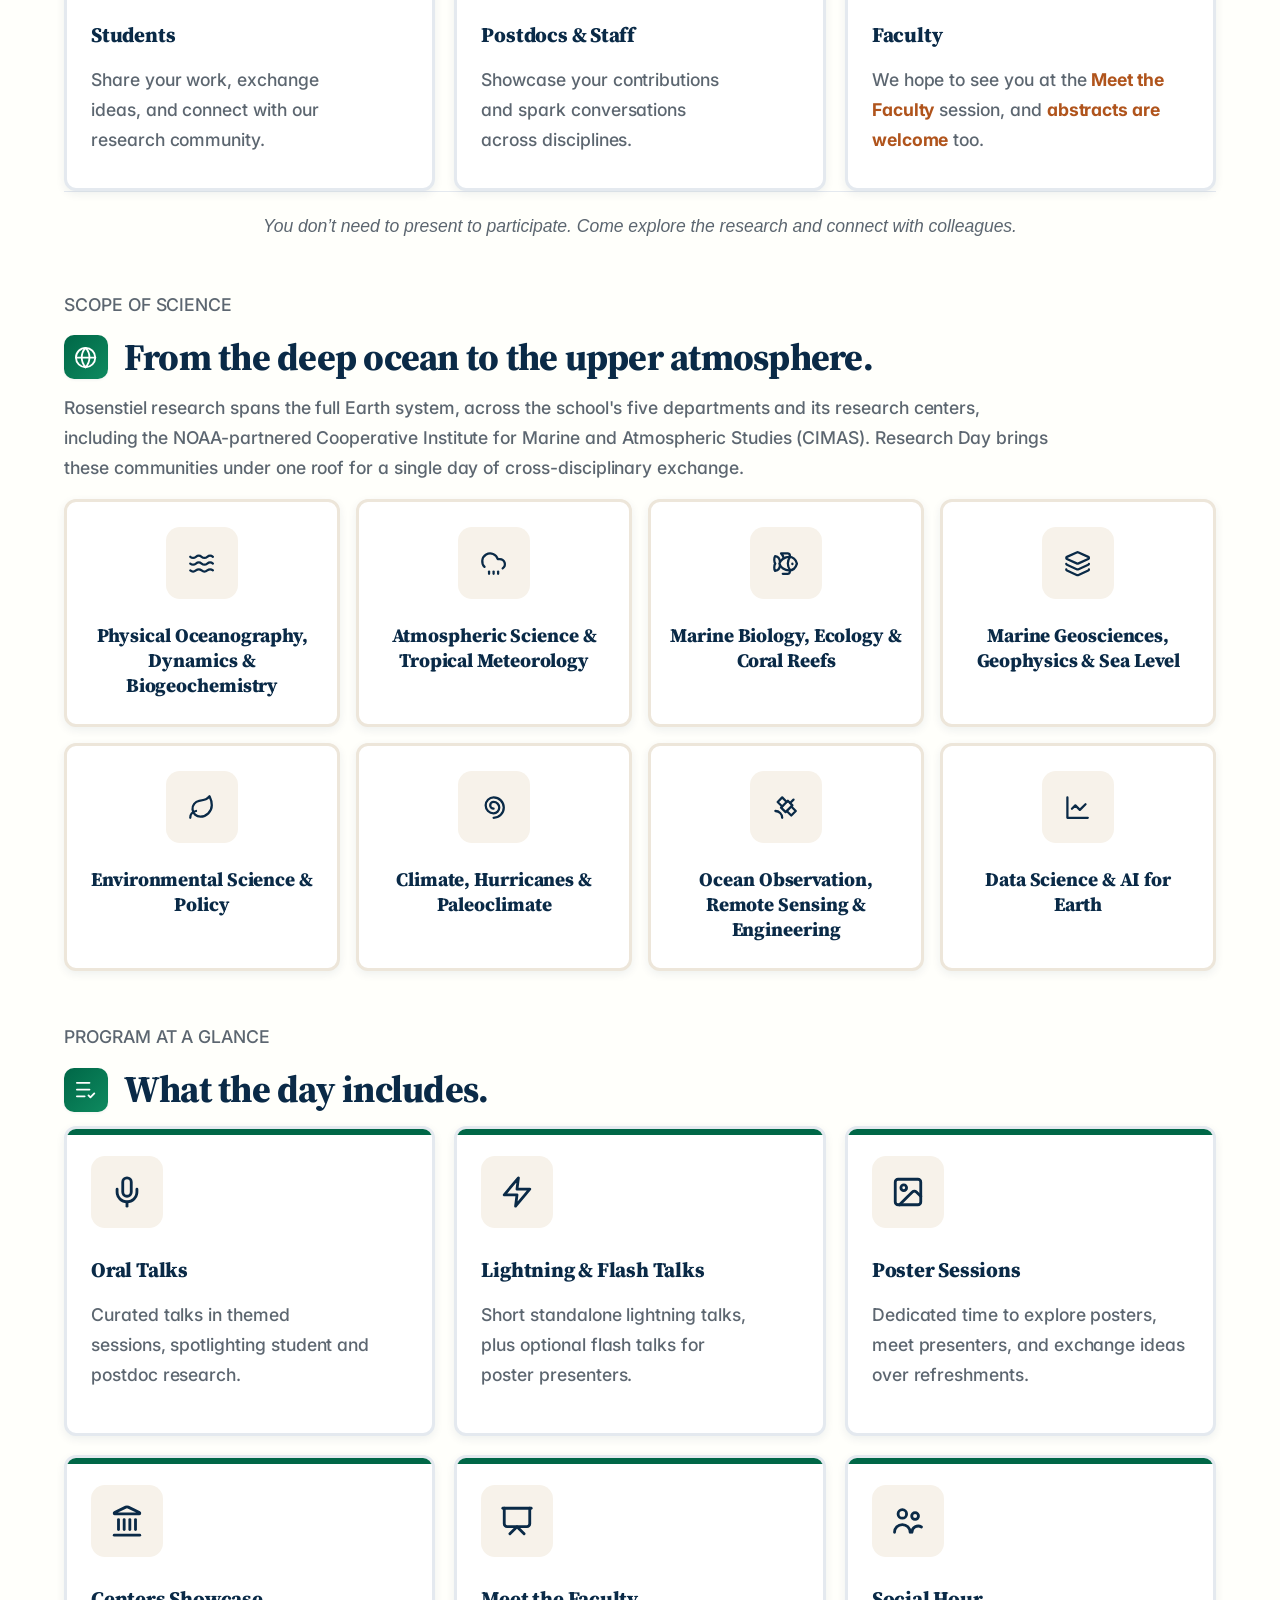
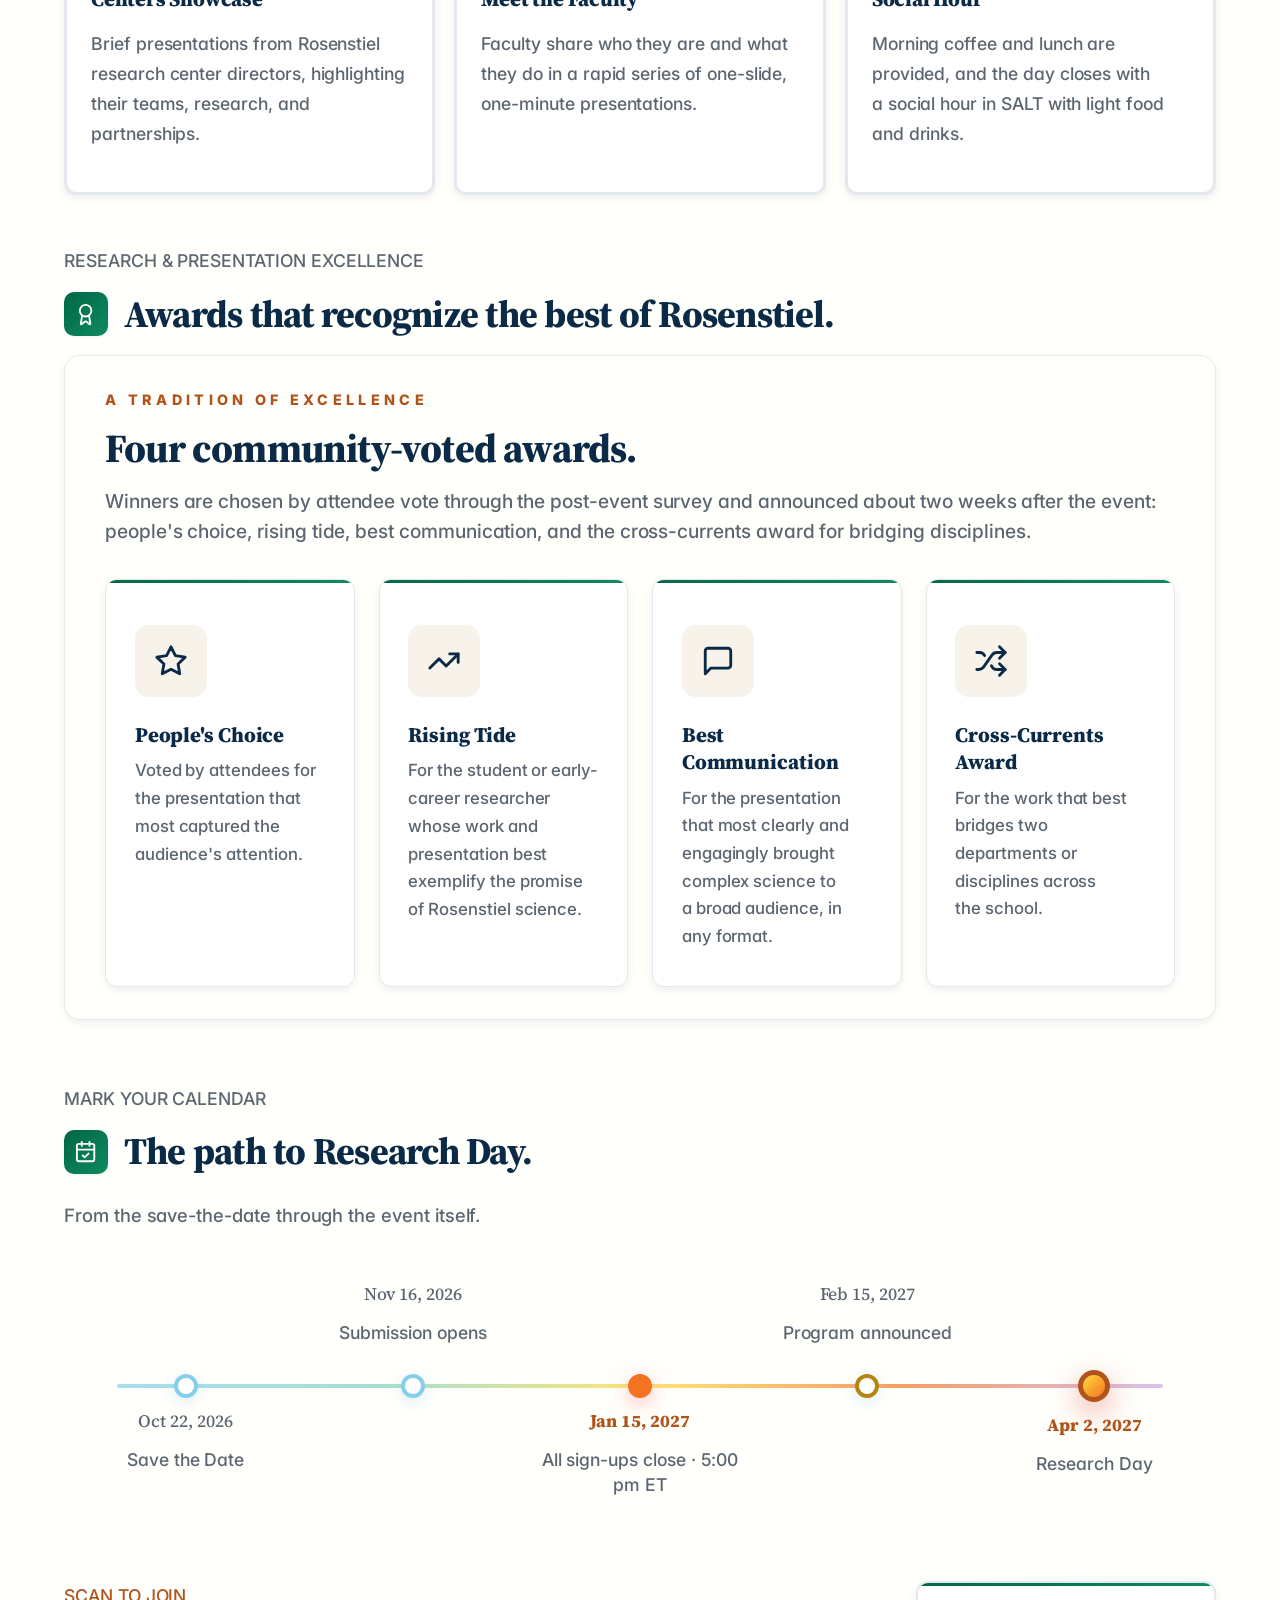
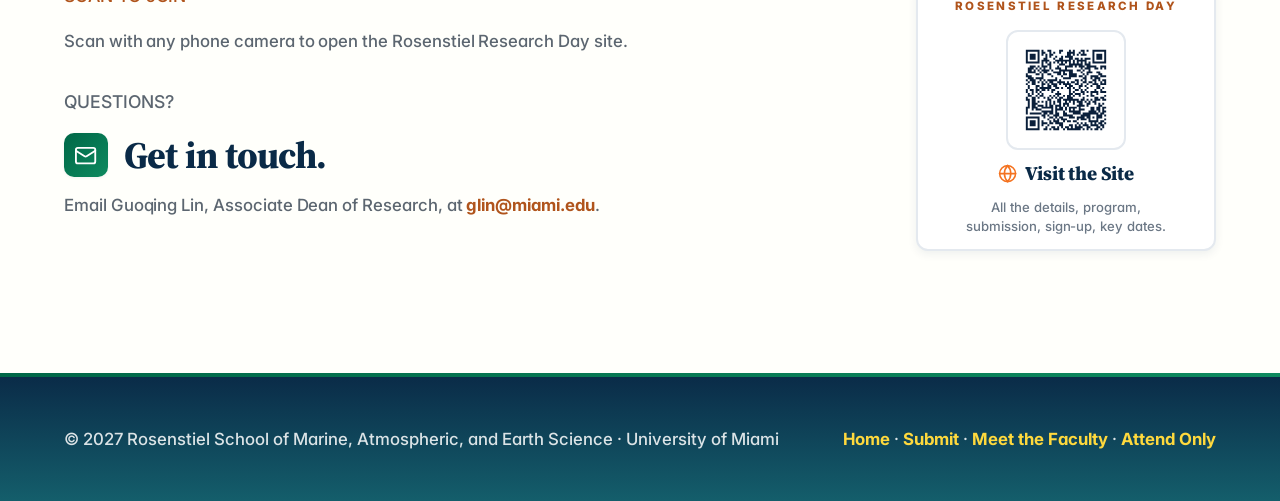
==== commit b7f3cb2d: "Add files via upload" ====
--- a/index.html
+++ b/index.html
@@ -285,7 +285,7 @@
       <div class="awards-wall">
         <div class="awards-wall-header">
           <p class="awards-wall-kicker">A Tradition of Excellence</p>
-          <h3 class="awards-wall-title">Four awards, by attendee vote.</h3>
+          <h3 class="awards-wall-title">Four community-voted awards.</h3>
           <p class="awards-wall-sub">
             Winners are chosen by attendee vote through the post-event survey and
             announced about two weeks after the event: people's choice, rising tide, best communication, and the cross-currents award for bridging disciplines.
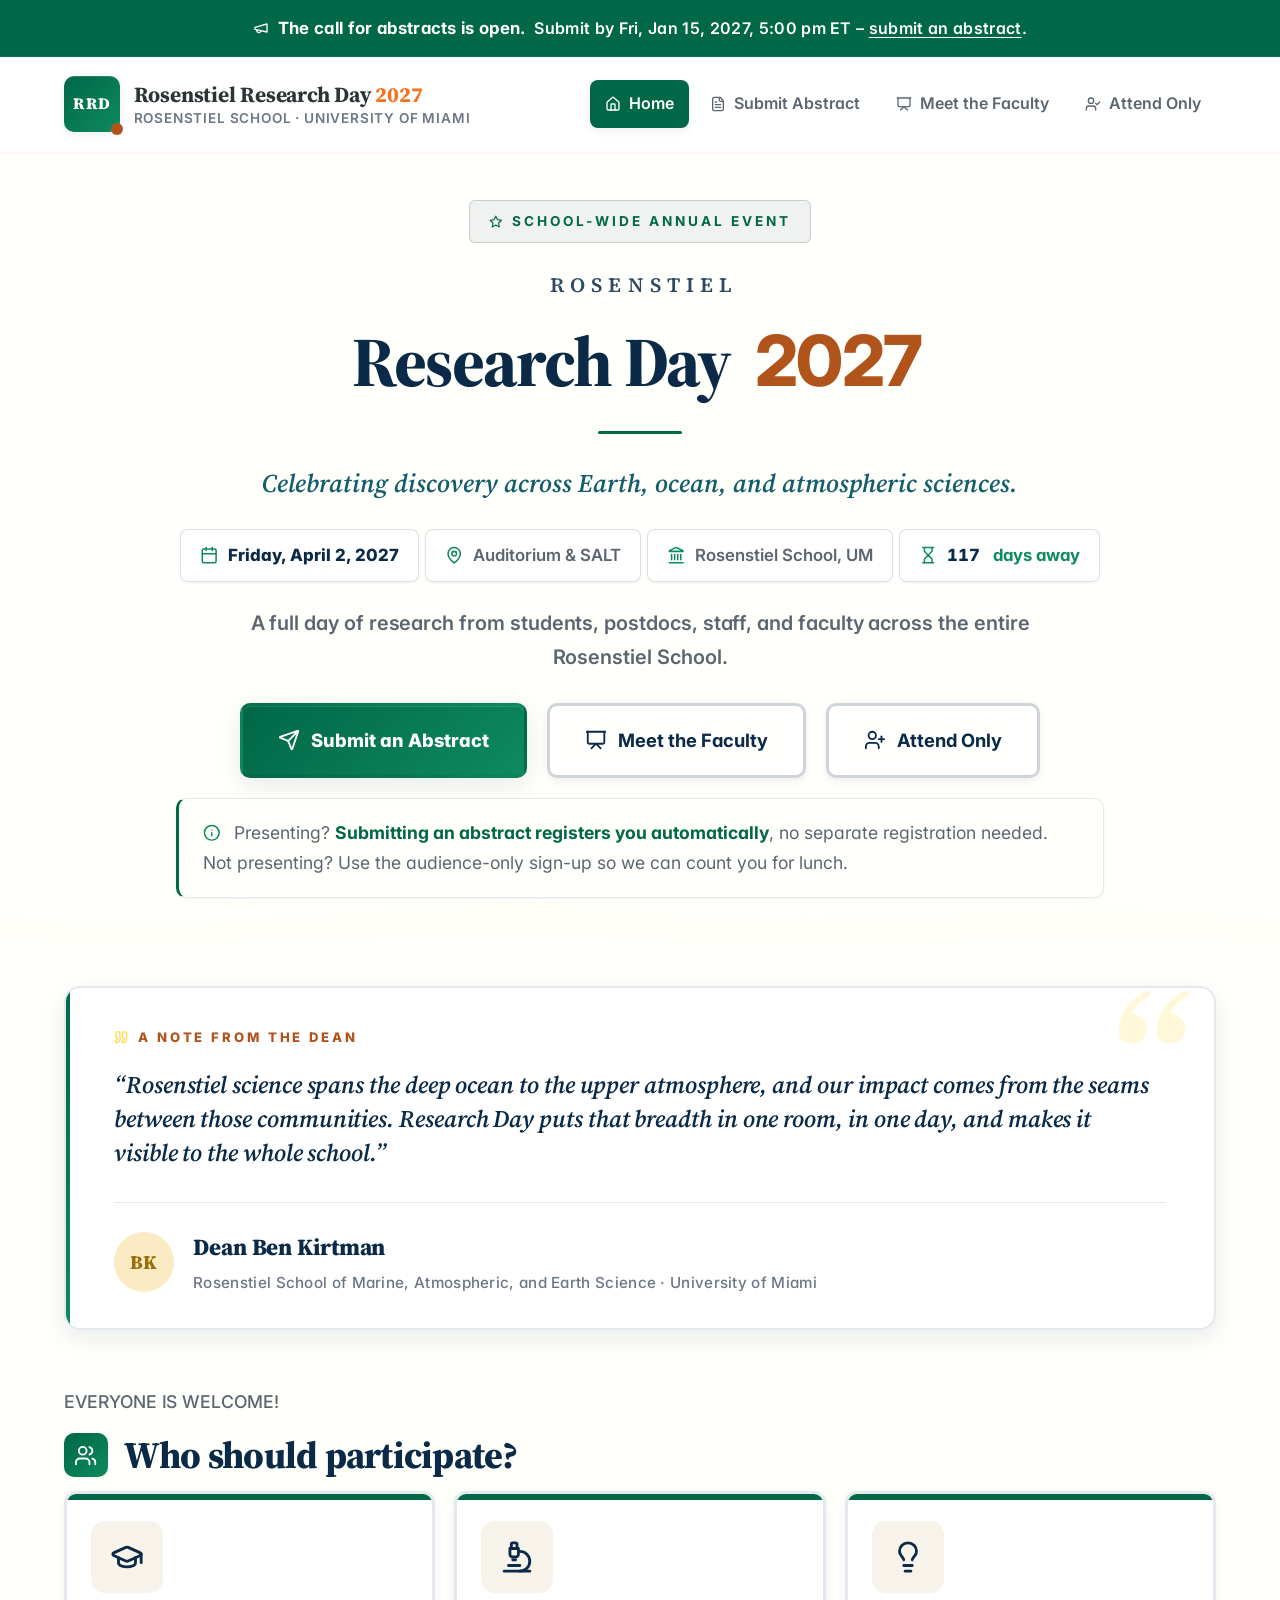
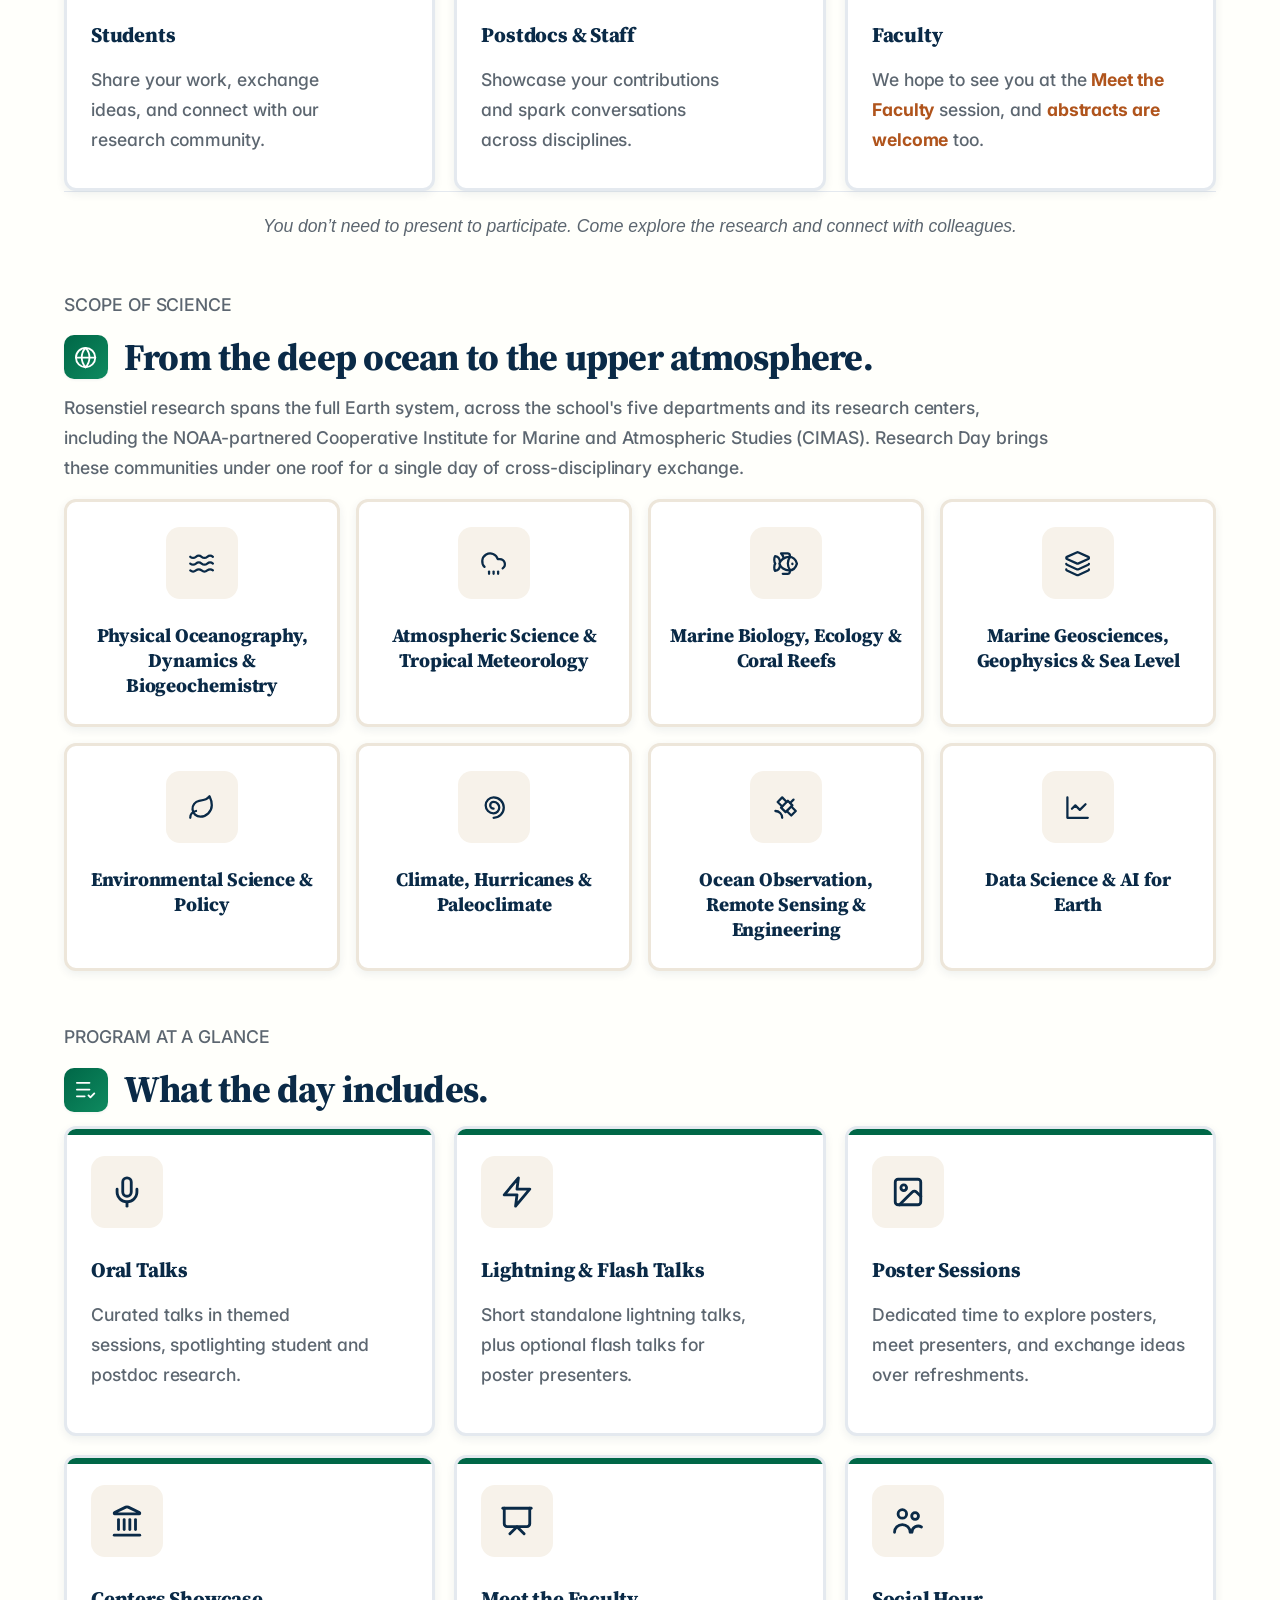
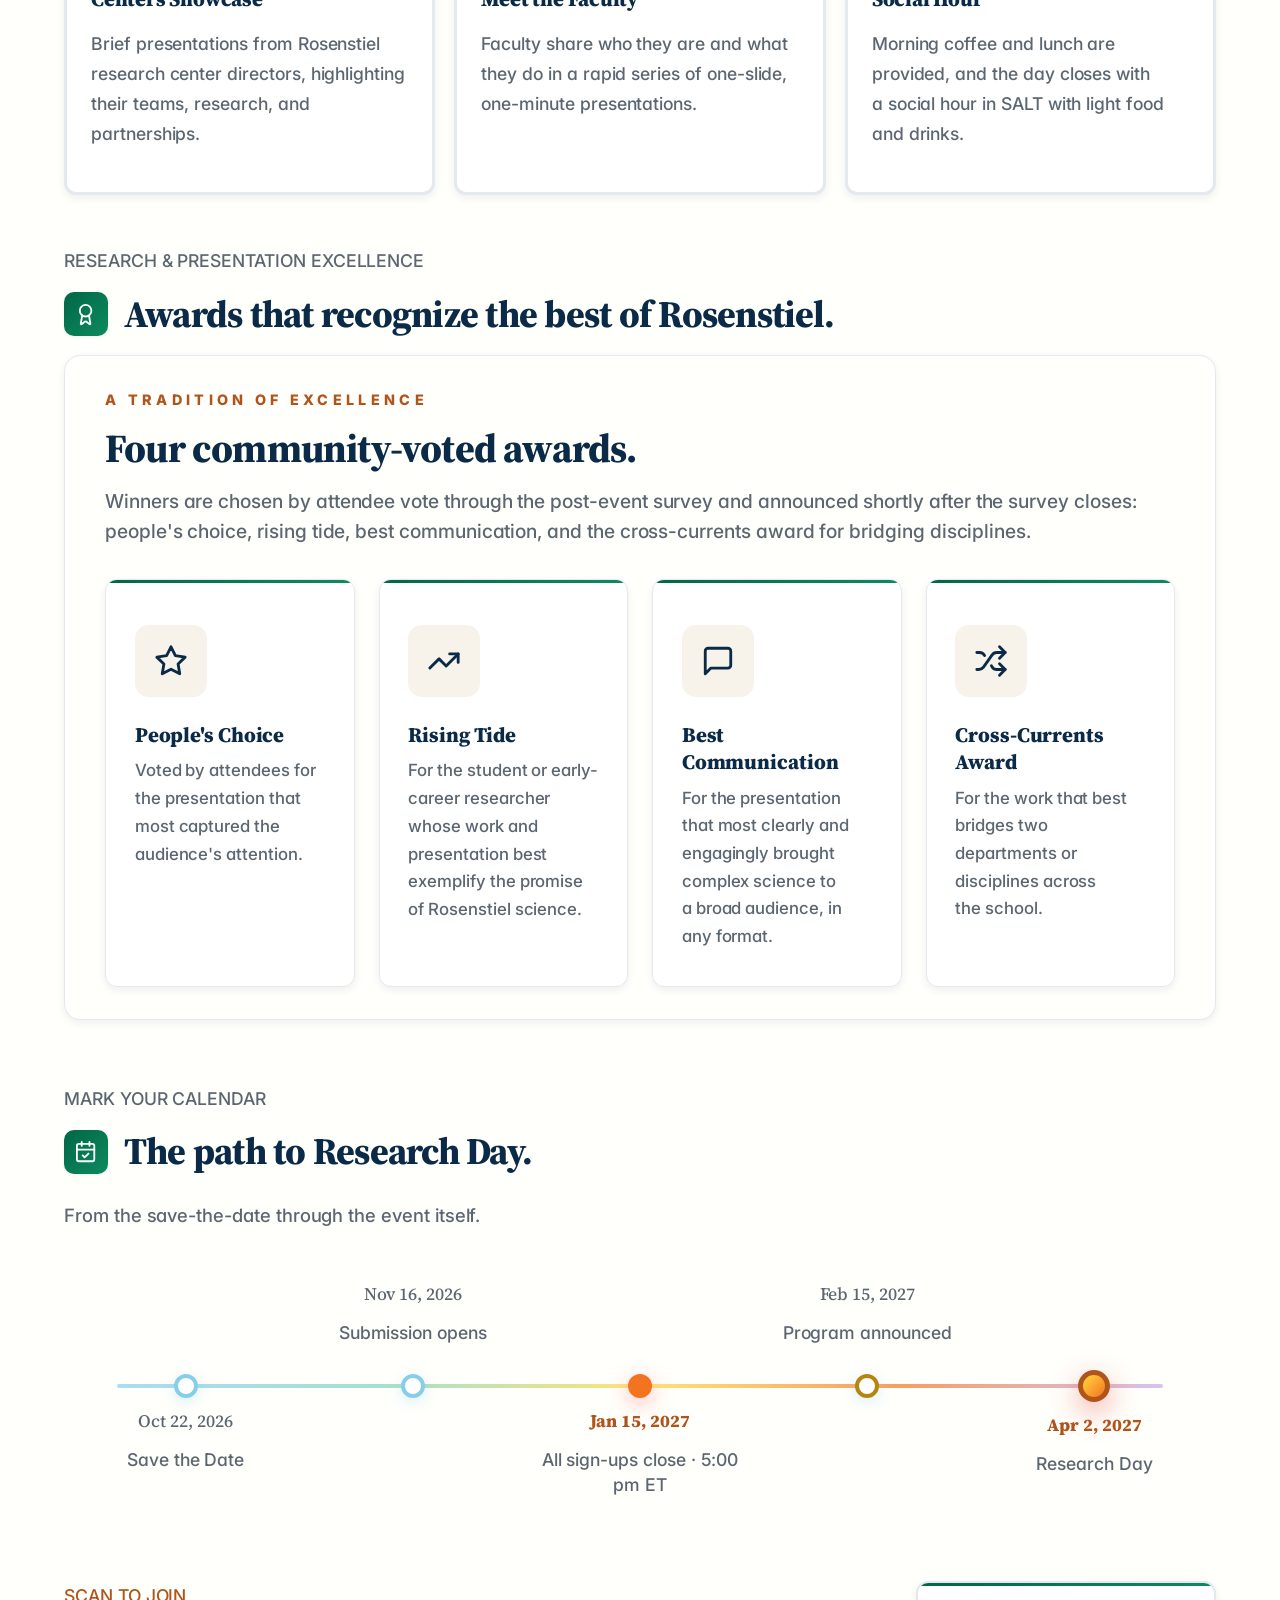
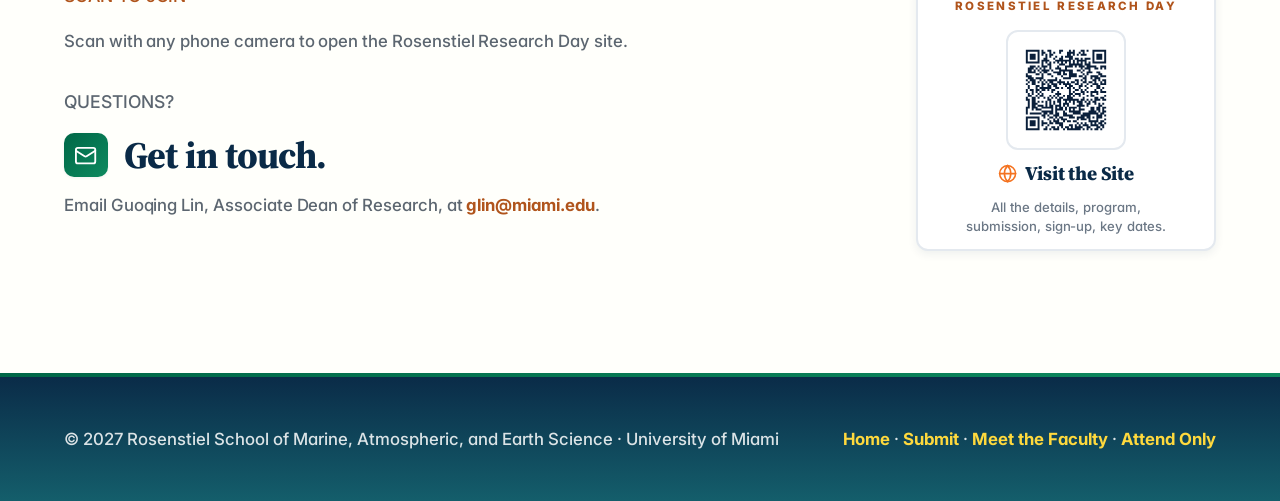
==== commit a01d9ea2: "Add files via upload" ====
--- a/index.html
+++ b/index.html
@@ -288,7 +288,7 @@
           <h3 class="awards-wall-title">Four community-voted awards.</h3>
           <p class="awards-wall-sub">
             Winners are chosen by attendee vote through the post-event survey and
-            announced about two weeks after the event: people's choice, rising tide, best communication, and the cross-currents award for bridging disciplines.
+            announced shortly after the survey closes: people's choice, rising tide, best communication, and the cross-currents award for bridging disciplines.
           </p>
         </div>
         <div class="awards-grid">
